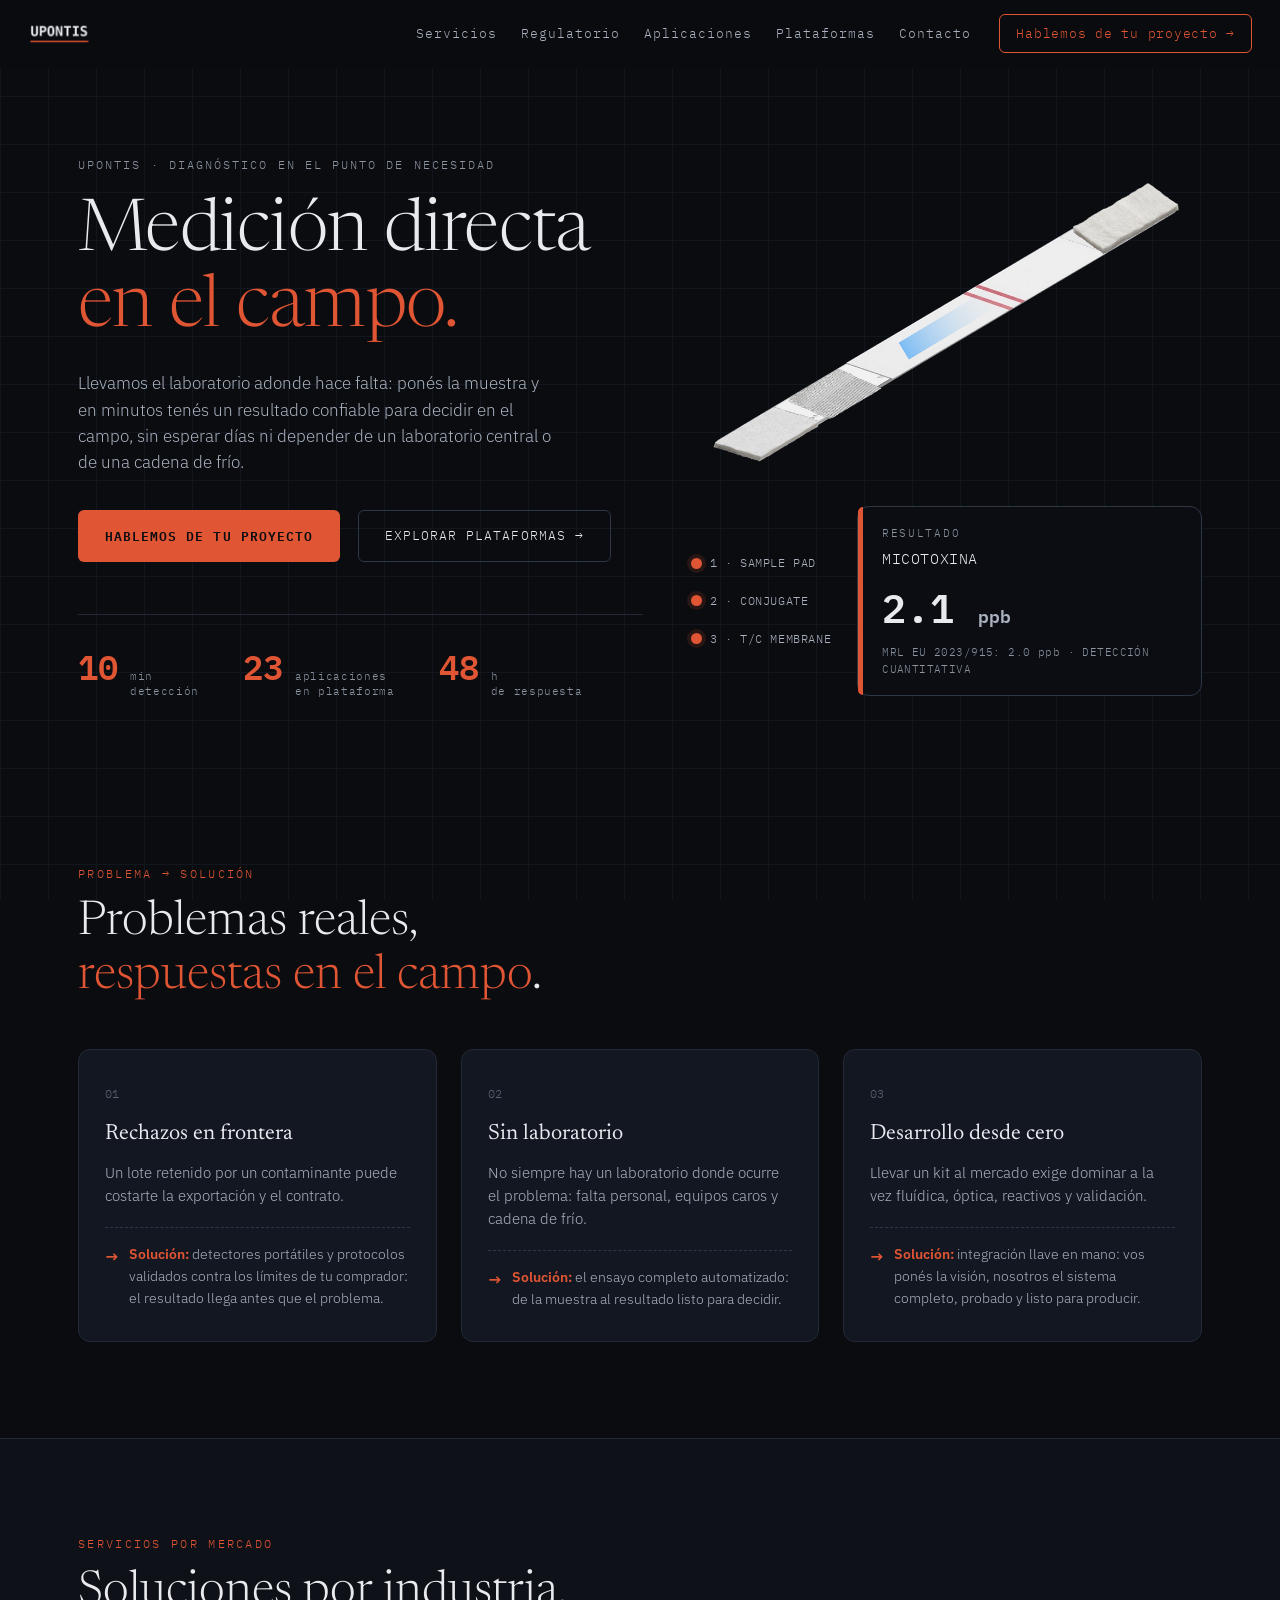
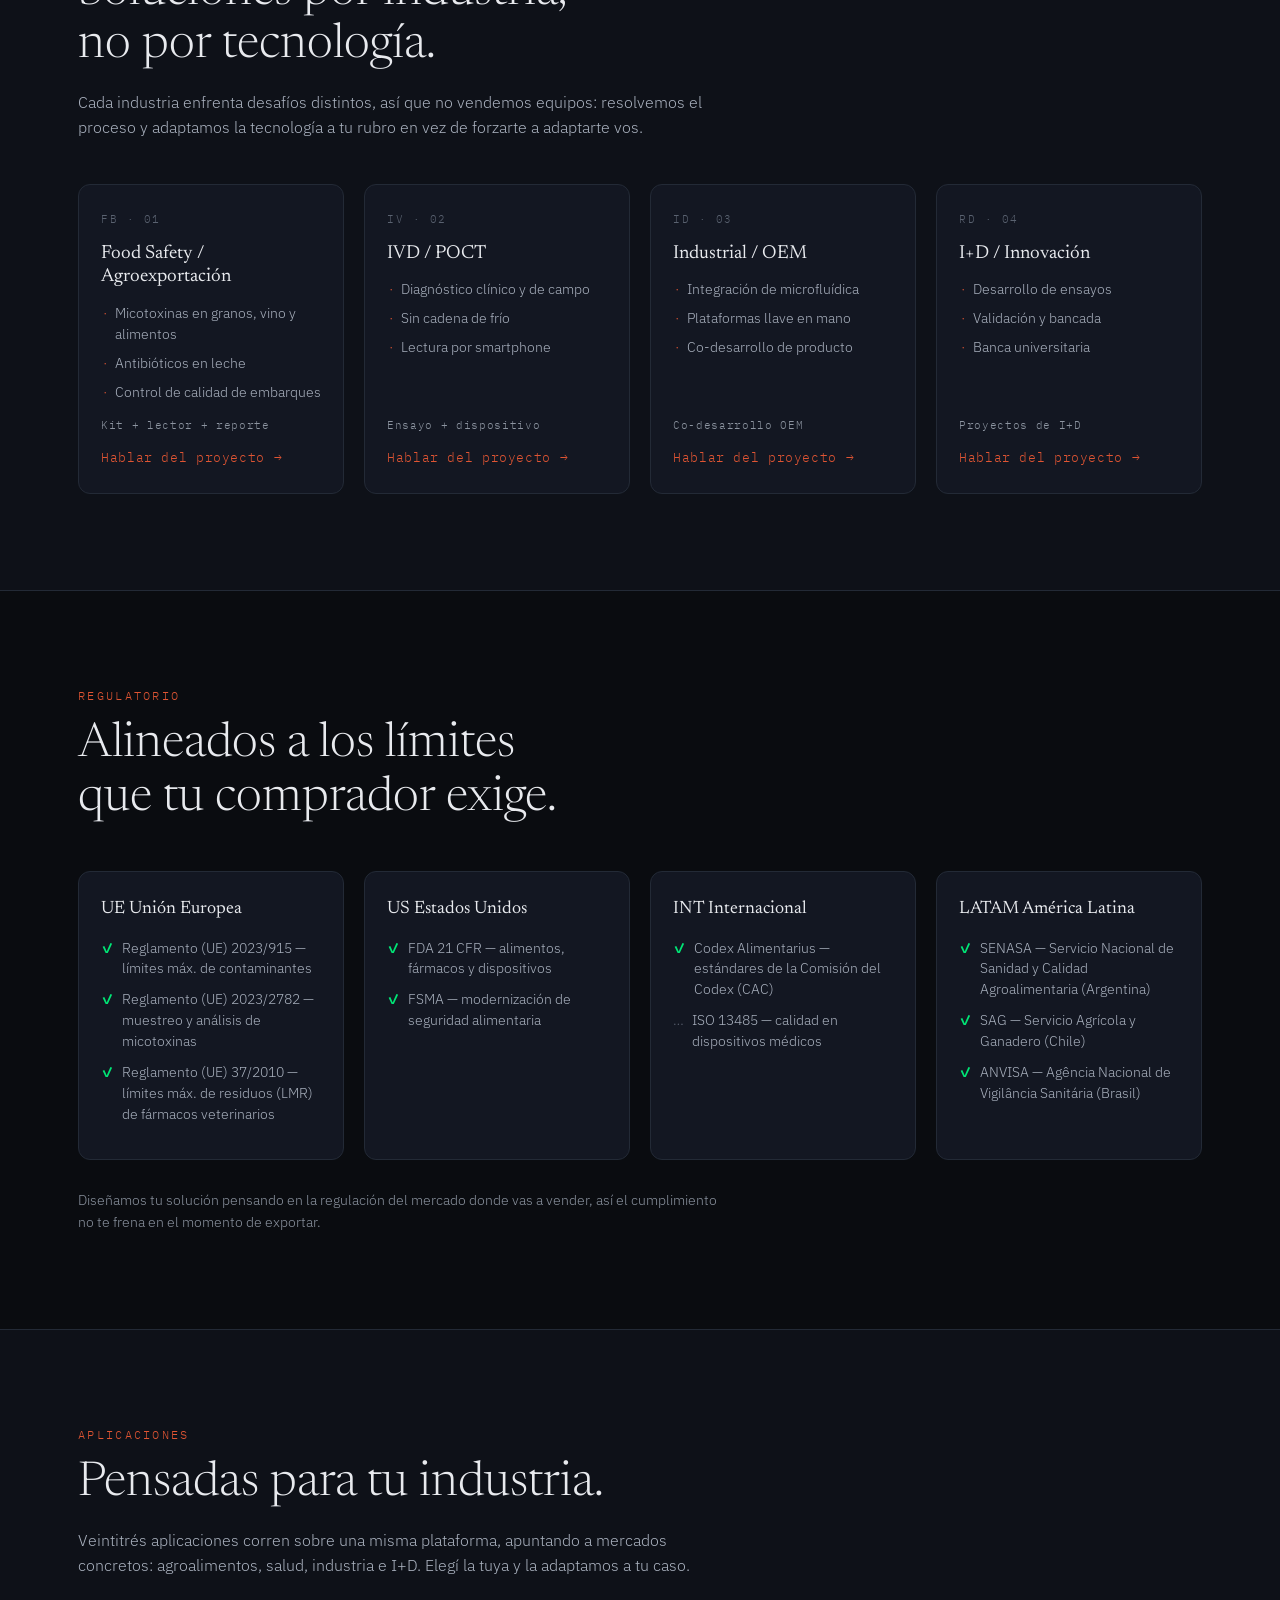
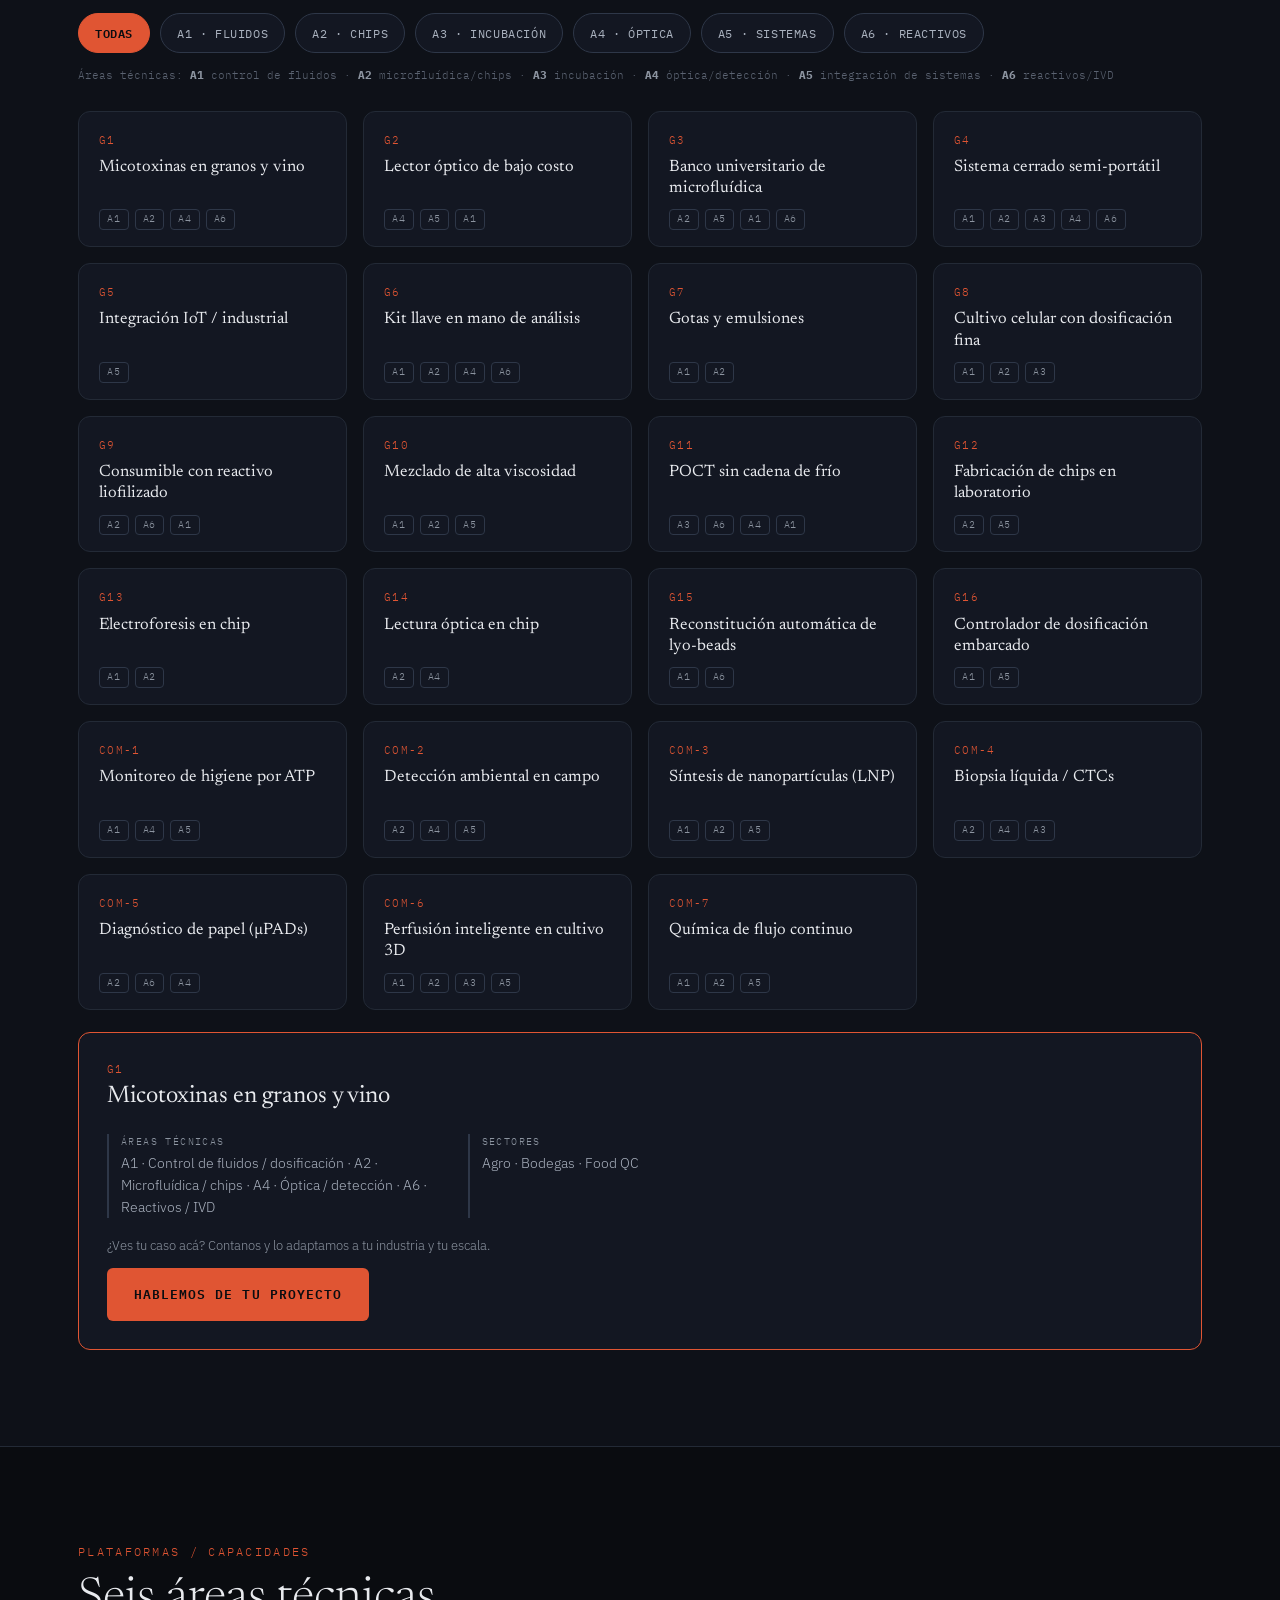
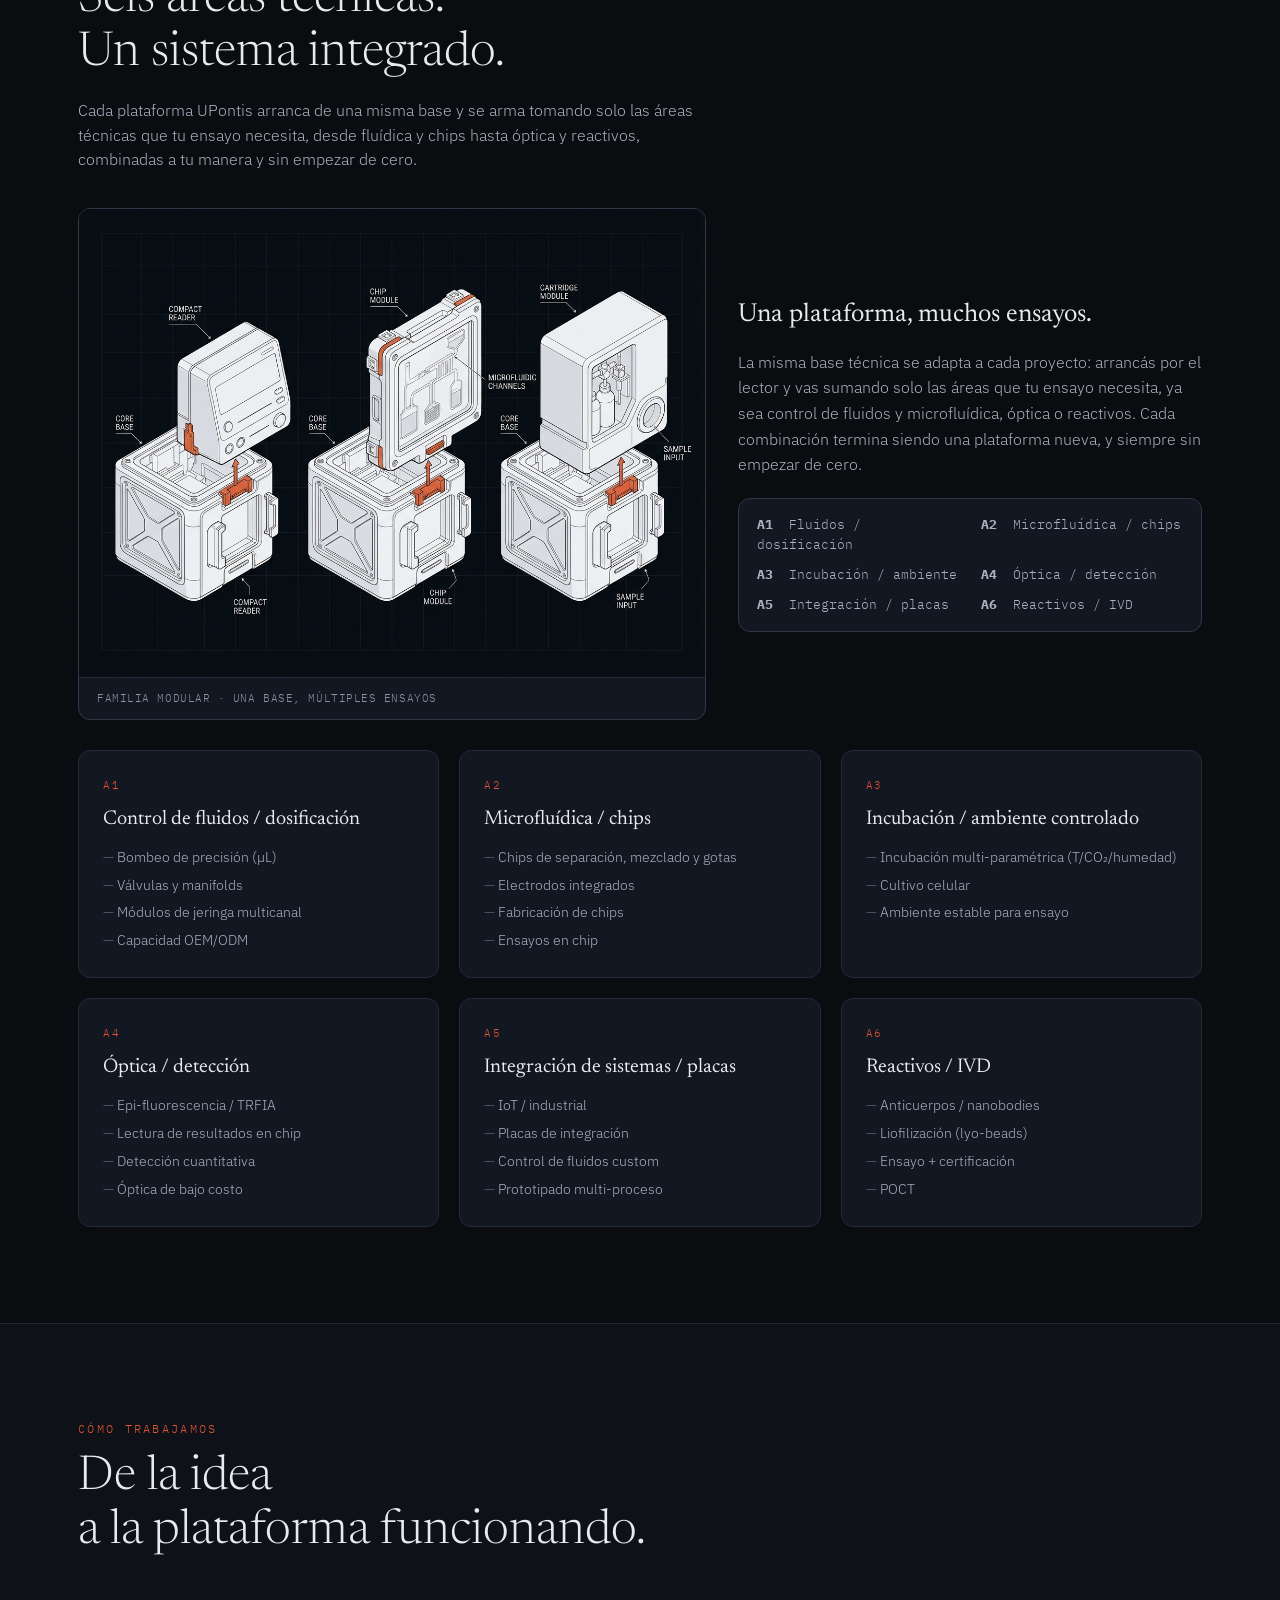
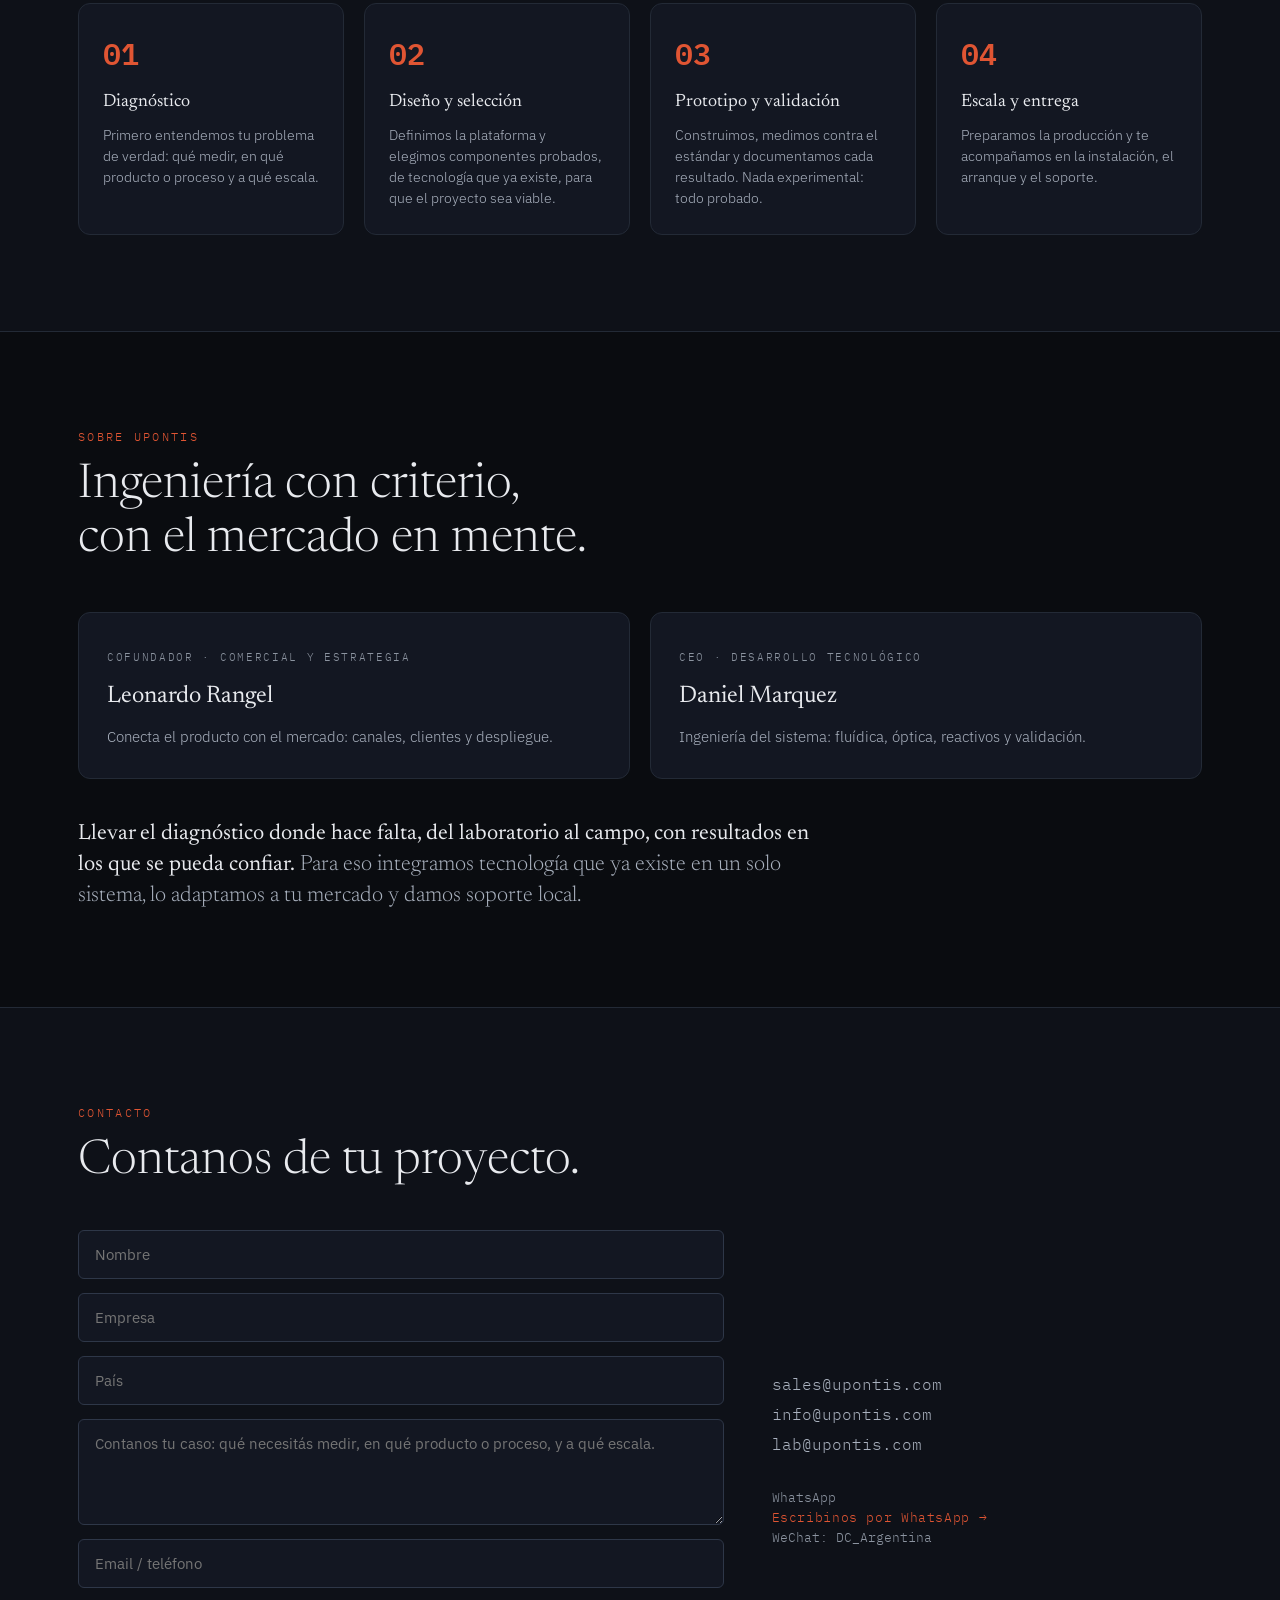
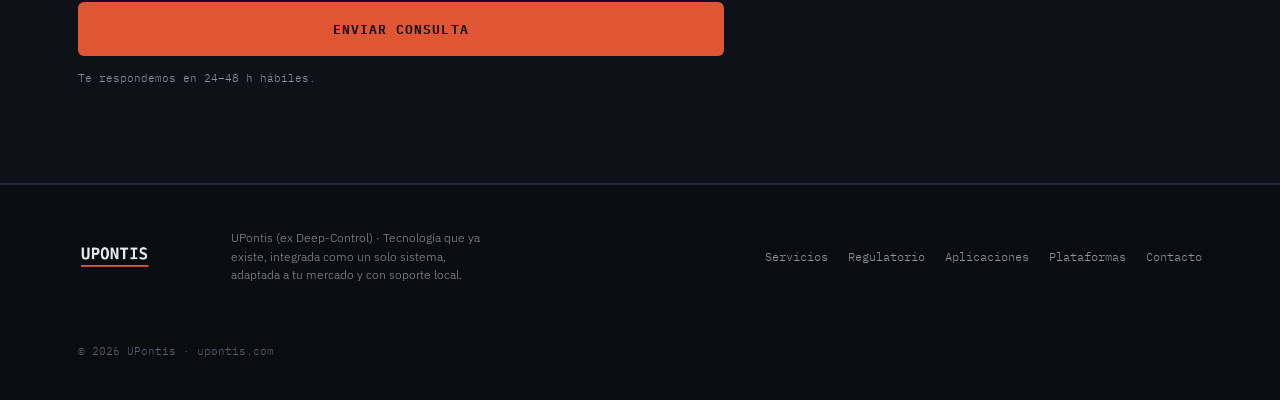
==== deploy/index.html @ 3f245478 "Sitio v2: B render elegido + copy humanizado (skill integracion-fluida) + deploy package" ====
<!DOCTYPE html>
<html lang="es" class="no-js">
<head>
<meta charset="UTF-8">
<meta name="viewport" content="width=device-width, initial-scale=1.0">
<title>UPontis — Diagnóstico y microfluídica en el campo | Micotoxinas, POCT y análisis de alimentos</title>
<meta name="description" content="UPontis diseña plataformas de diagnóstico y microfluídica para agroexportación y alimentos: detección de micotoxinas, antibióticos y POCT en el punto de necesidad, con resultados cuantitativos en 10 minutos.">
<meta name="keywords" content="micotoxinas, análisis de alimentos, microfluídica, POCT, diagnóstico en campo, agroexportación, lateral flow, detección cuantitativa, Argentina">
<meta name="robots" content="index, follow">
<meta name="theme-color" content="#0A0C10">
<link rel="canonical" href="https://upontis.com/">
<!-- Open Graph -->
<meta property="og:type" content="website">
<meta property="og:site_name" content="UPontis">
<meta property="og:locale" content="es_AR">
<meta property="og:url" content="https://upontis.com/">
<meta property="og:title" content="UPontis — Diagnóstico y microfluídica en el campo">
<meta property="og:description" content="Plataformas de diagnóstico y microfluídica para agroexportación y alimentos: micotoxinas, antibióticos y POCT en el punto de necesidad, con resultados cuantitativos en 10 minutos.">
<meta property="og:image" content="https://upontis.com/assets/img/logo.png">
<!-- Twitter -->
<meta name="twitter:card" content="summary_large_image">
<meta name="twitter:title" content="UPontis — Diagnóstico y microfluídica en el campo">
<meta name="twitter:description" content="Plataformas de diagnóstico y microfluídica para agroexportación y alimentos, con resultados cuantitativos en 10 minutos.">
<meta name="twitter:image" content="https://upontis.com/assets/img/logo.png">
<!-- JSON-LD -->
<script type="application/ld+json">
{"@context":"https://schema.org","@type":"Organization","name":"UPontis","alternateName":"Deep-Control","url":"https://upontis.com/","email":"info@upontis.com","description":"Ingeniería de diagnóstico y microfluídica aplicada: de la muestra al resultado confiable, en el campo."}
</script>
<script type="application/ld+json">
{"@context":"https://schema.org","@type":"WebSite","name":"UPontis","url":"https://upontis.com/","inLanguage":"es-AR","publisher":{"@type":"Organization","name":"UPontis","url":"https://upontis.com/"}}
</script>
<link rel="preconnect" href="https://fonts.googleapis.com">
<link rel="preconnect" href="https://fonts.gstatic.com" crossorigin>
<link href="https://fonts.googleapis.com/css2?family=Newsreader:opsz,wght@6..72,300;6..72,400;6..72,600&family=IBM+Plex+Mono:wght@400;500;600&family=IBM+Plex+Sans:wght@300;400;500;600&display=swap" rel="stylesheet">
<link rel="stylesheet" href="assets/css/style.css">
<link rel="icon" type="image/png" href="assets/img/logo.png">
</head>
<body>
<a class="skip-link" href="#contenido">Saltar al contenido</a>

<!-- ═══════════ NAV ═══════════ -->
<header class="nav" id="nav">
  <a class="nav-logo" href="#contenido"><img src="assets/img/logo-claro.png" alt="UPontis"></a>
  <nav class="nav-links" aria-label="Principal">
    <a href="#servicios">Servicios</a>
    <a href="#regulatorio">Regulatorio</a>
    <a href="#aplicaciones">Aplicaciones</a>
    <a href="#plataformas">Plataformas</a>
    <a href="#contacto">Contacto</a>
  </nav>
  <a class="nav-cta" href="#contacto">Hablemos de tu proyecto →</a>
  <button class="nav-burger" aria-label="Menú"><span></span><span></span><span></span></button>
</header>

<main id="contenido">

<!-- ═══════════ 1 · HERO ═══════════ -->
<section class="hero" id="hero">
  <div class="hero-grid">
    <div class="hero-copy">
      <p class="kicker">UPONTIS · DIAGNÓSTICO EN EL PUNTO DE NECESIDAD</p>
      <h1 class="hero-title">Medición directa<br><em>en el campo.</em></h1>
      <p class="hero-sub">Llevamos el laboratorio adonde hace falta: ponés la muestra y en minutos tenés un resultado confiable para decidir en el campo, sin esperar días ni depender de un laboratorio central o de una cadena de frío.</p>
      <div class="hero-cta-row">
        <a class="btn btn-primary" href="#contacto">HABLEMOS DE TU PROYECTO</a>
        <a class="btn btn-ghost" href="#plataformas">EXPLORAR PLATAFORMAS →</a>
      </div>
      <ul class="hero-facts">
        <li><strong class="num">10</strong><span>min<br>detección</span></li>
        <li><strong class="num">23</strong><span>aplicaciones<br>en plataforma</span></li>
        <li><strong class="num">48</strong><span>h<br>de respuesta</span></li>
      </ul>
    </div>
    <div class="hero-visual">
      <img src="assets/img/tira-iso.png" alt="Tira de ensayo lateral flow isométrica: sample pad, conjugate, membrana NC con líneas T/C, wicking" class="hero-strip">
      <div class="hero-under">
        <ul class="hero-legend">
          <li><span class="lg-dot"></span>1 · SAMPLE PAD</li>
          <li><span class="lg-dot"></span>2 · CONJUGATE</li>
          <li><span class="lg-dot"></span>3 · T/C MEMBRANE</li>
        </ul>
        <div class="hero-panel">
          <div class="hp-flag"></div>
          <p class="hp-label">RESULTADO</p>
          <p class="hp-analyte">MICOTOXINA</p>
          <p class="hp-value">2.1 <span>ppb</span></p>
          <p class="hp-mrl">MRL EU 2023/915: 2.0 ppb · DETECCIÓN CUANTITATIVA</p>
        </div>
      </div>
    </div>
  </div>
</section>

<!-- ═══════════ 2 · PROBLEMA / SOLUCIÓN ═══════════ -->
<section class="sec" id="problema">
  <div class="wrap">
    <p class="sec-kicker">PROBLEMA → SOLUCIÓN</p>
    <h2 class="sec-title">Problemas reales,<br><em>respuestas en el campo</em>.</h2>
    <div class="cards3">
      <article class="card">
        <span class="card-n">01</span>
        <h3>Rechazos en frontera</h3>
        <p>Un lote retenido por un contaminante puede costarte la exportación y el contrato.</p>
        <div class="card-sol">
          <span class="arrow">→</span>
          <p><strong>Solución:</strong> detectores portátiles y protocolos validados contra los límites de tu comprador: el resultado llega antes que el problema.</p>
        </div>
      </article>
      <article class="card">
        <span class="card-n">02</span>
        <h3>Sin laboratorio</h3>
        <p>No siempre hay un laboratorio donde ocurre el problema: falta personal, equipos caros y cadena de frío.</p>
        <div class="card-sol">
          <span class="arrow">→</span>
          <p><strong>Solución:</strong> el ensayo completo automatizado: de la muestra al resultado listo para decidir.</p>
        </div>
      </article>
      <article class="card">
        <span class="card-n">03</span>
        <h3>Desarrollo desde cero</h3>
        <p>Llevar un kit al mercado exige dominar a la vez fluídica, óptica, reactivos y validación.</p>
        <div class="card-sol">
          <span class="arrow">→</span>
          <p><strong>Solución:</strong> integración llave en mano: vos ponés la visión, nosotros el sistema completo, probado y listo para producir.</p>
        </div>
      </article>
    </div>
  </div>
</section>

<!-- ═══════════ 3 · SERVICIOS POR MERCADO ═══════════ -->
<section class="sec sec-alt" id="servicios">
  <div class="wrap">
    <p class="sec-kicker">SERVICIOS POR MERCADO</p>
    <h2 class="sec-title">Soluciones por industria,<br>no por tecnología.</h2>
    <p class="sub">Cada industria enfrenta desafíos distintos, así que no vendemos equipos: resolvemos el proceso y adaptamos la tecnología a tu rubro en vez de forzarte a adaptarte vos.</p>
    <div class="cards4">
      <article class="card4">
        <p class="c4-code">FB · 01</p>
        <h3>Food Safety / Agroexportación</h3>
        <ul>
          <li>Micotoxinas en granos, vino y alimentos</li>
          <li>Antibióticos en leche</li>
          <li>Control de calidad de embarques</li>
        </ul>
        <p class="c4-out">Kit + lector + reporte</p>
        <a class="link" href="#contacto">Hablar del proyecto →</a>
      </article>
      <article class="card4">
        <p class="c4-code">IV · 02</p>
        <h3>IVD / POCT</h3>
        <ul>
          <li>Diagnóstico clínico y de campo</li>
          <li>Sin cadena de frío</li>
          <li>Lectura por smartphone</li>
        </ul>
        <p class="c4-out">Ensayo + dispositivo</p>
        <a class="link" href="#contacto">Hablar del proyecto →</a>
      </article>
      <article class="card4">
        <p class="c4-code">ID · 03</p>
        <h3>Industrial / OEM</h3>
        <ul>
          <li>Integración de microfluídica</li>
          <li>Plataformas llave en mano</li>
          <li>Co-desarrollo de producto</li>
        </ul>
        <p class="c4-out">Co-desarrollo OEM</p>
        <a class="link" href="#contacto">Hablar del proyecto →</a>
      </article>
      <article class="card4">
        <p class="c4-code">RD · 04</p>
        <h3>I+D / Innovación</h3>
        <ul>
          <li>Desarrollo de ensayos</li>
          <li>Validación y bancada</li>
          <li>Banca universitaria</li>
        </ul>
        <p class="c4-out">Proyectos de I+D</p>
        <a class="link" href="#contacto">Hablar del proyecto →</a>
      </article>
    </div>
  </div>
</section>

<!-- ═══════════ 4 · REGULATORIO ═══════════ -->
<section class="sec" id="regulatorio">
  <div class="wrap">
    <p class="sec-kicker">REGULATORIO</p>
    <h2 class="sec-title">Alineados a los límites<br>que tu comprador exige.</h2>
    <div class="reg-grid">
      <div class="reg-block">
        <h3><span class="reg-tag">UE</span> Unión Europea</h3>
        <ul>
          <li><span class="ok">✓</span> Reglamento (UE) 2023/915 — límites máx. de contaminantes</li>
          <li><span class="ok">✓</span> Reglamento (UE) 2023/2782 — muestreo y análisis de micotoxinas</li>
          <li><span class="ok">✓</span> Reglamento (UE) 37/2010 — límites máx. de residuos (LMR) de fármacos veterinarios</li>
        </ul>
      </div>
      <div class="reg-block">
        <h3><span class="reg-tag">US</span> Estados Unidos</h3>
        <ul>
          <li><span class="ok">✓</span> FDA 21 CFR — alimentos, fármacos y dispositivos</li>
          <li><span class="ok">✓</span> FSMA — modernización de seguridad alimentaria</li>
        </ul>
      </div>
      <div class="reg-block">
        <h3><span class="reg-tag">INT</span> Internacional</h3>
        <ul>
          <li><span class="ok">✓</span> Codex Alimentarius — estándares de la Comisión del Codex (CAC)</li>
          <li><span class="wip">…</span> ISO 13485 — calidad en dispositivos médicos</li>
        </ul>
      </div>
      <div class="reg-block">
        <h3><span class="reg-tag">LATAM</span> América Latina</h3>
        <ul>
          <li><span class="ok">✓</span> SENASA — Servicio Nacional de Sanidad y Calidad Agroalimentaria (Argentina)</li>
          <li><span class="ok">✓</span> SAG — Servicio Agrícola y Ganadero (Chile)</li>
          <li><span class="ok">✓</span> ANVISA — Agência Nacional de Vigilância Sanitária (Brasil)</li>
        </ul>
      </div>
    </div>
    <p class="reg-note">Diseñamos tu solución pensando en la regulación del mercado donde vas a vender, así el cumplimiento no te frena en el momento de exportar.</p>
  </div>
</section>

<!-- ═══════════ 5 · APLICACIONES ═══════════ -->
<section class="sec sec-alt" id="aplicaciones">
  <div class="wrap">
    <p class="sec-kicker">APLICACIONES</p>
    <h2 class="sec-title">Pensadas para tu industria.</h2>
    <p class="sub">Veintitrés aplicaciones corren sobre una misma plataforma, apuntando a mercados concretos: agroalimentos, salud, industria e I+D. Elegí la tuya y la adaptamos a tu caso.</p>
    <div class="filters" id="filtros" role="group" aria-label="Filtrar por área técnica">
      <button class="f-chip active" data-area="TODAS">TODAS</button>
      <button class="f-chip" data-area="A1">A1 · FLUIDOS</button>
      <button class="f-chip" data-area="A2">A2 · CHIPS</button>
      <button class="f-chip" data-area="A3">A3 · INCUBACIÓN</button>
      <button class="f-chip" data-area="A4">A4 · ÓPTICA</button>
      <button class="f-chip" data-area="A5">A5 · SISTEMAS</button>
      <button class="f-chip" data-area="A6">A6 · REACTIVOS</button>
    </div>
    <div class="f-leg" id="leg-areas">Áreas técnicas: <strong>A1</strong> control de fluidos · <strong>A2</strong> microfluídica/chips · <strong>A3</strong> incubación · <strong>A4</strong> óptica/detección · <strong>A5</strong> integración de sistemas · <strong>A6</strong> reactivos/IVD</div>
    <div class="apps-grid" id="apps">
      <noscript>
        <div class="ns-note">Activá JavaScript para filtrar y ver el detalle de cada aplicación. Listado completo:</div>
        <ul class="ns-list">
          <li><strong>G1</strong> Micotoxinas en granos y vino</li><li><strong>G2</strong> Lector óptico de bajo costo</li><li><strong>G3</strong> Banco universitario de microfluídica</li><li><strong>G4</strong> Sistema cerrado semi-portátil</li><li><strong>G5</strong> Integración IoT / industrial</li><li><strong>G6</strong> Kit llave en mano de análisis</li><li><strong>G7</strong> Gotas y emulsiones</li><li><strong>G8</strong> Cultivo celular con dosificación fina</li><li><strong>G9</strong> Consumible con reactivo liofilizado</li><li><strong>G10</strong> Mezclado de alta viscosidad</li><li><strong>G11</strong> POCT sin cadena de frío</li><li><strong>G12</strong> Fabricación de chips en laboratorio</li><li><strong>G13</strong> Electroforesis en chip</li><li><strong>G14</strong> Lectura óptica en chip</li><li><strong>G15</strong> Reconstitución automática de lyo-beads</li><li><strong>G16</strong> Controlador de dosificación embarcado</li><li><strong>COM-1</strong> Monitoreo de higiene por ATP</li><li><strong>COM-2</strong> Detección ambiental en campo</li><li><strong>COM-3</strong> Síntesis de nanopartículas (LNP)</li><li><strong>COM-4</strong> Biopsia líquida / CTCs</li><li><strong>COM-5</strong> Diagnóstico de papel (µPADs)</li><li><strong>COM-6</strong> Perfusión inteligente en cultivo 3D</li><li><strong>COM-7</strong> Química de flujo continuo</li>
        </ul>
      </noscript>
    </div>
    <div class="app-detail" id="appDetail" hidden></div>
  </div>
</section>

<!-- ═══════════ 6 · PLATAFORMAS / CAPACIDADES ═══════════ -->
<section class="sec" id="plataformas">
  <div class="wrap">
    <p class="sec-kicker">PLATAFORMAS / CAPACIDADES</p>
    <h2 class="sec-title">Seis áreas técnicas.<br>Un sistema integrado.</h2>
    <p class="sub">Cada plataforma UPontis arranca de una misma base y se arma tomando solo las áreas técnicas que tu ensayo necesita, desde fluídica y chips hasta óptica y reactivos, combinadas a tu manera y sin empezar de cero.</p>
    <div class="plat-show reveal">
      <figure class="plat-fig">
        <img src="assets/img/plataforma-familia-modular.jpg" alt="Plataforma UPontis: una misma base modular que se configura según el ensayo (lector, chip microfluídico o cartucho de reactivos)">
        <figcaption>FAMILIA MODULAR · UNA BASE, MÚLTIPLES ENSAYOS</figcaption>
      </figure>
      <div class="plat-info">
        <h3>Una plataforma, muchos ensayos.</h3>
        <p>La misma base técnica se adapta a cada proyecto: arrancás por el lector y vas sumando solo las áreas que tu ensayo necesita, ya sea control de fluidos y microfluídica, óptica o reactivos. Cada combinación termina siendo una plataforma nueva, y siempre sin empezar de cero.</p>
        <ul class="plat-areas">
          <li><strong>A1</strong> Fluidos / dosificación</li>
          <li><strong>A2</strong> Microfluídica / chips</li>
          <li><strong>A3</strong> Incubación / ambiente</li>
          <li><strong>A4</strong> Óptica / detección</li>
          <li><strong>A5</strong> Integración / placas</li>
          <li><strong>A6</strong> Reactivos / IVD</li>
        </ul>
      </div>
    </div>
    <div class="caps" id="caps">
      <noscript>
        <div class="ns-note">Activá JavaScript para ver el detalle completo de cada plataforma.</div>
        <ul class="ns-list">
          <li><strong>A1</strong> Control de fluidos / dosificación</li><li><strong>A2</strong> Microfluídica / chips</li><li><strong>A3</strong> Incubación / ambiente controlado</li><li><strong>A4</strong> Óptica / detección</li><li><strong>A5</strong> Integración de sistemas / placas</li><li><strong>A6</strong> Reactivos / IVD</li>
        </ul>
      </noscript>
    </div>
  </div>
</section>

<!-- ═══════════ 7 · CÓMO TRABAJAMOS ═══════════ -->
<section class="sec sec-alt" id="como">
  <div class="wrap">
    <p class="sec-kicker">CÓMO TRABAJAMOS</p>
    <h2 class="sec-title">De la idea<br>a la plataforma funcionando.</h2>
    <ol class="steps">
      <li><span class="st-n">01</span><div><h3>Diagnóstico</h3><p>Primero entendemos tu problema de verdad: qué medir, en qué producto o proceso y a qué escala.</p></div></li>
      <li><span class="st-n">02</span><div><h3>Diseño y selección</h3><p>Definimos la plataforma y elegimos componentes probados, de tecnología que ya existe, para que el proyecto sea viable.</p></div></li>
      <li><span class="st-n">03</span><div><h3>Prototipo y validación</h3><p>Construimos, medimos contra el estándar y documentamos cada resultado. Nada experimental: todo probado.</p></div></li>
      <li><span class="st-n">04</span><div><h3>Escala y entrega</h3><p>Preparamos la producción y te acompañamos en la instalación, el arranque y el soporte.</p></div></li>
    </ol>
  </div>
</section>

<!-- ═══════════ 8 · SOBRE UPONTIS ═══════════ -->
<section class="sec" id="sobre">
  <div class="wrap">
    <p class="sec-kicker">SOBRE UPONTIS</p>
    <h2 class="sec-title">Ingeniería con criterio,<br>con el mercado en mente.</h2>
    <div class="team">
      <article class="member">
        <span class="m-role">COFUNDADOR · COMERCIAL Y ESTRATEGIA</span>
        <h3>Leonardo Rangel</h3>
        <p>Conecta el producto con el mercado: canales, clientes y despliegue.</p>
      </article>
      <article class="member">
        <span class="m-role">CEO · DESARROLLO TECNOLÓGICO</span>
        <h3>Daniel Marquez</h3>
        <p>Ingeniería del sistema: fluídica, óptica, reactivos y validación.</p>
      </article>
    </div>
    <p class="mission"><strong>Llevar el diagnóstico donde hace falta, del laboratorio al campo, con resultados en los que se pueda confiar.</strong> Para eso integramos tecnología que ya existe en un solo sistema, lo adaptamos a tu mercado y damos soporte local.</p>
  </div>
</section>

<!-- ═══════════ 9 · CONTACTO ═══════════ -->
<section class="sec sec-alt" id="contacto">
  <div class="wrap">
    <p class="sec-kicker">CONTACTO</p>
    <h2 class="sec-title">Contanos de tu proyecto.</h2>
    <div class="contact-grid">
      <form class="form" id="formContacto" action="mailto:contacto@upontis.com" method="post" enctype="text/plain">
        <label class="sr-only" for="f-nombre">Nombre</label>
        <input type="text" id="f-nombre" name="nombre" placeholder="Nombre" required autocomplete="name">
        <label class="sr-only" for="f-empresa">Empresa</label>
        <input type="text" id="f-empresa" name="empresa" placeholder="Empresa" autocomplete="organization">
        <label class="sr-only" for="f-pais">País</label>
        <input type="text" id="f-pais" name="pais" placeholder="País">
        <label class="sr-only" for="f-mensaje">Mensaje</label>
        <textarea id="f-mensaje" name="mensaje" rows="4" placeholder="Contanos tu caso: qué necesitás medir, en qué producto o proceso, y a qué escala." required></textarea>
        <label class="sr-only" for="f-email">Email</label>
        <input type="email" id="f-email" name="email" placeholder="Email / teléfono" required autocomplete="email">
        <button type="submit" class="btn btn-primary">ENVIAR CONSULTA</button>
        <p class="form-note">Te respondemos en 24–48 h hábiles.</p>
      </form>
      <div class="contact-info">
        <p class="ci-mail"><a href="mailto:sales@upontis.com">sales@upontis.com</a><br><a href="mailto:info@upontis.com">info@upontis.com</a><br><a href="mailto:lab@upontis.com">lab@upontis.com</a></p>
        <p class="ci-line">WhatsApp<br><a class="link" href="https://wa.me/5491165608593?text=I%27m%20interested%20in%20your%20UPontis%20Platforms" target="_blank" rel="noopener">Escribinos por WhatsApp →</a><br><span class="ci-wechat">WeChat: DC_Argentina</span></p>
      </div>
    </div>
  </div>
</section>

</main>

<!-- ═══════════ 10 · FOOTER ═══════════ -->
<footer class="footer">
  <div class="wrap">
    <div class="foot-grid">
      <div class="foot-brand">
        <img src="assets/img/logo-claro.png" alt="UPontis">
        <p>UPontis (ex Deep-Control) · Tecnología que ya existe, integrada como un solo sistema, adaptada a tu mercado y con soporte local.</p>
      </div>
      <div class="foot-links">
        <a href="#servicios">Servicios</a>
        <a href="#regulatorio">Regulatorio</a>
        <a href="#aplicaciones">Aplicaciones</a>
        <a href="#plataformas">Plataformas</a>
        <a href="#contacto">Contacto</a>
      </div>
      <p class="foot-copy">© 2026 UPontis · upontis.com</p>
    </div>
  </div>
</footer>

<script src="assets/js/data.js"></script>
<script src="assets/js/app.js"></script>
</body>
</html>
---- deploy/assets/css/style.css ----
/* ═══════════════════════════════════════════════════════════
   UPONTIS v2 — DESIGN SYSTEM (dirección ② deep-tech oscuro + naranja)
   Paleta exacta: #0A0C10 bg · #E8EAEE hueso · #E05533 naranja único acento
   Datos vivos: #0088FF cian · #E63946 carmín T/C · #00E676 verde result
   Tipografía: Newsreader (títulos) · IBM Plex Mono (datos) · IBM Plex Sans (cuerpo)
   ═══════════════════════════════════════════════════════════ */

:root{
  --bg:#0A0C10; --bg2:#0E1118; --bg3:#131722;
  --grid:#1B212C; --line:#232A36; --line2:#2E3748;
  --bone:#E8EAEE; --bone-dim:#AAB2BF;
  --dim:#8C94A0; --dim2:#5A6270;
  --orange:#E05533; --orange-soft:rgba(224,85,51,.14);
  --cyan:#0088FF; --carmine:#E63946; --green:#00E676;
  --mono:'IBM Plex Mono',ui-monospace,'DejaVu Sans Mono',monospace;
  --sans:'IBM Plex Sans',system-ui,-apple-system,sans-serif;
  --serif:'Newsreader',Georgia,'DejaVu Serif',serif;
  --iso-angle:31deg;
  --r:6px; --r-lg:12px;
  --ease:cubic-bezier(.22,.61,.36,1);
}

*{margin:0;padding:0;box-sizing:border-box}
html{scroll-behavior:smooth; color-scheme:dark; scroll-padding-top:88px}
section[id]{scroll-margin-top:88px}
/* accesibilidad: foco visible consistente */
:focus-visible{outline:2px solid var(--orange); outline-offset:3px; border-radius:3px}
/* accesibilidad: saltar al contenido */
.skip-link{
  position:absolute; left:-9999px; top:0; z-index:300;
  background:var(--orange); color:var(--bg); font-family:var(--mono);
  font-size:13px; font-weight:600; padding:12px 18px; border-radius:0 0 var(--r) 0;
}
.skip-link:focus{left:0}
/* accesibilidad: etiquetas visualmente ocultas */
.sr-only{
  position:absolute; width:1px; height:1px; padding:0; margin:-1px;
  overflow:hidden; clip:rect(0 0 0 0); white-space:nowrap; border:0;
}
/* fallback sin JS: si no corre el script, que el contenido sea visible */
html.no-js .reveal{opacity:1; transform:none}
::-webkit-scrollbar{width:10px}
::-webkit-scrollbar-track{background:var(--bg)}
::-webkit-scrollbar-thumb{background:var(--line2); border-radius:5px}
::-webkit-scrollbar-thumb:hover{background:var(--dim)}
body{
  background:var(--bg); color:var(--bone);
  font-family:var(--sans); font-weight:300; line-height:1.55;
  -webkit-font-smoothing:antialiased; overflow-x:hidden;
}
body::before{ /* grilla técnica fina de fondo */
  content:""; position:fixed; inset:0; z-index:-1; pointer-events:none;
  background-image:
    linear-gradient(var(--grid) 1px, transparent 1px),
    linear-gradient(90deg, var(--grid) 1px, transparent 1px);
  background-size:48px 48px;
  opacity:.5;
}
a{color:inherit; text-decoration:none}
ul{list-style:none}
em{font-style:normal; color:var(--orange)}
img{max-width:100%; display:block}

.wrap{max-width:1180px; margin:0 auto; padding:0 28px}

/* ─────────── NAV ─────────── */
.nav{
  position:sticky; top:0; z-index:100;
  display:flex; align-items:center; gap:28px;
  padding:14px 28px;
  background:rgba(10,12,16,.82);
  backdrop-filter:blur(12px); -webkit-backdrop-filter:blur(12px);
  border-bottom:1px solid transparent;
  transition:border-color .3s ease;
}
.nav.scrolled{border-bottom-color:var(--line)}
.nav-logo img{height:34px; width:auto}
.nav-links{display:flex; gap:24px; margin-left:auto}
.nav-links a{
  font-family:var(--mono); font-size:12.5px; letter-spacing:.08em;
  color:var(--bone-dim); transition:color .25s ease;
}
.nav-links a:hover{color:var(--orange)}
.nav-cta{
  font-family:var(--mono); font-size:12.5px; letter-spacing:.06em;
  color:var(--orange); border:1px solid var(--orange); border-radius:var(--r);
  padding:9px 16px; transition:background .25s ease, color .25s ease;
}
.nav-cta:hover{background:var(--orange); color:var(--bg)}
.nav-burger{display:none; background:none; border:none; cursor:pointer}
.nav-burger span{display:block; width:22px; height:2px; background:var(--bone); margin:5px 0}

/* ─────────── HERO ─────────── */
.hero{padding:88px 0 70px; position:relative}
.hero-grid{
  max-width:1180px; margin:0 auto; padding:0 28px;
  display:grid; grid-template-columns:1.05fr .95fr; gap:48px; align-items:center;
}
.kicker{
  font-family:var(--mono); font-size:11.5px; letter-spacing:.18em; color:var(--dim);
  margin-bottom:22px;
}
.hero-title{
  font-family:var(--serif); font-weight:300;
  font-size:clamp(44px,5.6vw,72px); line-height:1.06; letter-spacing:-.01em;
}
.hero-sub{
  margin-top:22px; max-width:480px;
  color:var(--bone-dim); font-size:17px;
}
.hero-cta-row{display:flex; gap:18px; margin-top:34px; flex-wrap:wrap}
.btn{
  font-family:var(--mono); font-size:13px; letter-spacing:.08em;
  padding:15px 26px; border-radius:var(--r);
  transition:all .3s var(--ease); cursor:pointer; border:1px solid transparent;
}
.btn-primary{background:var(--orange); color:var(--bg); font-weight:600}
.btn-primary:hover{background:#F06641; transform:translateY(-2px); box-shadow:0 10px 28px -10px rgba(224,85,51,.55)}
.btn-ghost{color:var(--bone); border-color:var(--line2)}
.btn-ghost:hover{border-color:var(--orange); color:var(--orange)}
.hero-facts{
  display:flex; gap:44px; margin-top:52px; flex-wrap:wrap;
  border-top:1px solid var(--line); padding-top:26px;
}
.hero-facts li{display:flex; align-items:baseline; gap:12px}
.hero-facts .num{
  font-family:var(--mono); font-weight:600; font-size:34px; color:var(--orange);
}
.hero-facts span{font-family:var(--mono); font-size:11px; letter-spacing:.06em; color:var(--dim); line-height:1.4}

.hero-visual{position:relative}
.hero-strip{width:100%; height:auto}
.hero-under{
  display:grid; grid-template-columns:1fr auto; gap:26px; align-items:center;
  margin-top:22px;
}
.hero-legend{
  display:flex; gap:20px; flex-wrap:wrap;
  font-family:var(--mono); font-size:11.5px; letter-spacing:.05em; color:var(--bone-dim);
}
.hero-legend li{display:flex; align-items:center; gap:8px; white-space:nowrap}
.lg-dot{
  width:11px; height:11px; border-radius:50%;
  background:var(--orange); box-shadow:0 0 0 4px var(--orange-soft); flex:none;
}
.hero-panel{
  background:rgba(12,15,20,.92); border:1px solid var(--line2); border-radius:var(--r-lg);
  padding:18px 24px; min-width:270px; position:relative;
}
.hp-flag{position:absolute; left:0; top:0; bottom:0; width:5px; border-radius:var(--r-lg) 0 0 var(--r-lg); background:var(--orange)}
.hp-label{font-family:var(--mono); font-size:10.5px; letter-spacing:.16em; color:var(--dim); margin-bottom:6px}
.hp-analyte{font-family:var(--mono); font-size:15px; color:var(--bone); letter-spacing:.04em}
.hp-value{font-family:var(--mono); font-weight:600; font-size:40px; color:var(--bone); margin:6px 0}
.hp-value span{font-size:18px; color:var(--bone-dim)}
.hp-mrl{font-family:var(--mono); font-size:10.5px; letter-spacing:.04em; color:var(--dim)}

/* ─────────── SECCIONES ─────────── */
.sec{padding:96px 0}
.sec-alt{background:var(--bg2); border-top:1px solid var(--line); border-bottom:1px solid var(--line)}
.sec-kicker{font-family:var(--mono); font-size:11.5px; letter-spacing:.2em; color:var(--orange); margin-bottom:14px}
.sec-title{font-family:var(--serif); font-weight:300; font-size:clamp(32px,3.8vw,48px); line-height:1.12; margin-bottom:16px}
.sub{color:var(--bone-dim); max-width:640px; margin-bottom:36px}

/* ─────────── CARDS 3 (problema→solución) ─────────── */
.cards3{display:grid; grid-template-columns:repeat(3,1fr); gap:24px; margin-top:44px}
.card{
  background:var(--bg3); border:1px solid var(--line); border-radius:var(--r-lg);
  padding:30px 26px; position:relative; transition:border-color .3s ease, transform .3s var(--ease);
}
.card:hover{border-color:var(--orange); transform:translateY(-4px)}
.card-n{font-family:var(--mono); font-size:12px; color:var(--dim2)}
.card h3{font-family:var(--serif); font-weight:400; font-size:22px; margin:12px 0 10px}
.card p{color:var(--bone-dim); font-size:15px}
.card-sol{margin-top:20px; padding-top:16px; border-top:1px dashed var(--line2); display:flex; gap:10px}
.card-sol .arrow{color:var(--orange); font-weight:600}
.card-sol p{color:var(--bone-dim); font-size:14px}
.card-sol strong{color:var(--orange); font-weight:600}

/* ─────────── CARDS 4 (servicios por mercado) ─────────── */
.cards4{display:grid; grid-template-columns:repeat(4,1fr); gap:20px; margin-top:44px}
.card4{
  background:var(--bg3); border:1px solid var(--line); border-radius:var(--r-lg);
  padding:26px 22px; display:flex; flex-direction:column; gap:14px;
  transition:border-color .3s ease, transform .3s var(--ease);
}
.card4:hover{border-color:var(--orange); transform:translateY(-4px)}
.c4-code{font-family:var(--mono); font-size:11px; letter-spacing:.14em; color:var(--dim2)}
.card4 h3{font-family:var(--serif); font-weight:400; font-size:19px; line-height:1.25}
.card4 ul{display:flex; flex-direction:column; gap:8px; flex:1}
.card4 li{color:var(--bone-dim); font-size:13.5px; padding-left:14px; position:relative}
.card4 li::before{content:"·"; position:absolute; left:2px; color:var(--orange)}
.c4-out{font-family:var(--mono); font-size:11px; letter-spacing:.06em; color:var(--dim)}
.link{font-family:var(--mono); font-size:12.5px; color:var(--orange); letter-spacing:.05em; transition:opacity .25s}
.link:hover{opacity:.75}

/* ─────────── REGULATORIO ─────────── */
.reg-grid{display:grid; grid-template-columns:repeat(4,1fr); gap:20px; margin-top:44px}
.reg-block{
  background:var(--bg3); border:1px solid var(--line); border-radius:var(--r-lg); padding:24px 22px;
}
.reg-block h3{font-family:var(--serif); font-weight:400; font-size:18px; margin-bottom:14px}
.reg-block li{font-size:13.5px; color:var(--bone-dim); margin-bottom:10px; display:flex; gap:8px; align-items:flex-start}
.reg-block .ok{color:var(--green); font-weight:600}
.reg-block .wip{color:var(--dim2)}
.reg-note{margin-top:30px; color:var(--dim); font-size:14px; max-width:640px}

/* ─────────── APLICACIONES (filtros + grid) ─────────── */
.filters{display:flex; gap:10px; flex-wrap:wrap; margin-top:32px}
.f-chip{
  font-family:var(--mono); font-size:12px; letter-spacing:.05em;
  color:var(--bone-dim); background:var(--bg3);
  border:1px solid var(--line2); border-radius:100px; padding:9px 16px;
  cursor:pointer; transition:all .25s ease;
}
.f-chip:hover{border-color:var(--orange); color:var(--orange)}
.f-chip.active{background:var(--orange); border-color:var(--orange); color:var(--bg); font-weight:600}
.f-leg{margin-top:14px; font-family:var(--mono); font-size:11px; color:var(--dim2)}
.f-leg strong{color:var(--dim)}
.apps-grid{display:grid; grid-template-columns:repeat(auto-fill,minmax(250px,1fr)); gap:16px; margin-top:26px}
.app-card{
  background:var(--bg3); border:1px solid var(--line); border-radius:var(--r-lg);
  padding:20px 20px 16px; cursor:pointer; position:relative;
  display:flex; flex-direction:column;
  transition:border-color .25s ease, transform .25s var(--ease);
}
.app-card:hover{border-color:var(--orange); transform:translateY(-3px)}
.app-code{font-family:var(--mono); font-size:11px; letter-spacing:.12em; color:var(--orange)}
.app-name{font-family:var(--serif); font-weight:400; font-size:16.5px; margin:8px 0 10px; line-height:1.3; min-height:2.6em}
.app-meta{display:flex; gap:6px; flex-wrap:wrap; margin-top:auto}
.area-tag{
  font-family:var(--mono); font-size:9.5px; letter-spacing:.08em;
  border:1px solid var(--line2); color:var(--dim);
  border-radius:4px; padding:2px 7px;
}
.fact-tag{font-family:var(--mono); font-size:9.5px; letter-spacing:.08em; border-radius:4px; padding:2px 7px}
.fact-ALTA{background:rgba(0,230,118,.12); color:var(--green); border:1px solid rgba(0,230,118,.35)}
.fact-MEDIA{background:rgba(242,177,52,.12); color:#F2B134; border:1px solid rgba(242,177,52,.35)}
.app-detail{
  margin-top:22px; background:var(--bg3); border:1px solid var(--orange);
  border-radius:var(--r-lg); padding:28px;
  animation:rise .35s var(--ease);
}
@keyframes rise{from{opacity:0; transform:translateY(10px)}to{opacity:1; transform:none}}
.app-detail h3{font-family:var(--serif); font-weight:400; font-size:24px}
.app-detail .dd-grid{display:grid; grid-template-columns:repeat(3,1fr); gap:16px; margin-top:18px}
.app-detail .dd-item{border-left:2px solid var(--line2); padding-left:12px}
.app-detail .dd-item p:first-child{font-family:var(--mono); font-size:10px; letter-spacing:.14em; color:var(--dim); margin-bottom:4px}
.app-detail .dd-item p:last-child{font-size:14px; color:var(--bone-dim)}

/* ─────────── PLATAFORMAS / CAPACIDADES ─────────── */
.plat-show{
  display:grid; grid-template-columns:1.15fr .85fr; gap:32px; align-items:center;
  margin:36px 0 12px;
}
.plat-fig{
  margin:0; padding:0;
  background:var(--bg3); border:1px solid var(--line2); border-radius:var(--r-lg);
  overflow:hidden;
}
.plat-fig img{width:100%; height:auto; display:block}
.plat-fig figcaption{
  padding:12px 18px; border-top:1px solid var(--line);
  font-family:var(--mono); font-size:11px; letter-spacing:.05em; color:var(--dim);
}
.plat-info h3{font-family:var(--serif); font-weight:400; font-size:26px; margin-bottom:14px}
.plat-info p{color:var(--bone-dim); font-size:16px; line-height:1.6}
.plat-areas{list-style:none; margin:20px 0 0; padding:16px 18px; display:grid; grid-template-columns:1fr 1fr; gap:10px 22px; background:var(--bg3); border:1px solid var(--line2); border-radius:var(--r-lg)}
.plat-areas li{font-family:var(--mono); font-size:13px; color:var(--bone-dim)}
.plat-areas li strong{color:var(--accent);margin-right:8px}
.caps{display:grid; grid-template-columns:repeat(3,1fr); gap:20px; margin-top:30px}
.cap{
  background:var(--bg3); border:1px solid var(--line); border-radius:var(--r-lg);
  padding:26px 24px; transition:border-color .3s ease;
}
.cap:hover{border-color:var(--orange)}
.cap-code{font-family:var(--mono); font-size:11px; letter-spacing:.14em; color:var(--orange)}
.cap h3{font-family:var(--serif); font-weight:400; font-size:20px; margin:10px 0 12px}
.cap ul{display:flex; flex-direction:column; gap:7px}
.cap li{font-size:13.5px; color:var(--bone-dim); padding-left:14px; position:relative}
.cap li::before{content:"—"; position:absolute; left:0; color:var(--dim2)}

/* ─────────── CÓMO TRABAJAMOS ─────────── */
.steps{display:grid; grid-template-columns:repeat(4,1fr); gap:20px; margin-top:44px; list-style:none; padding:0; counter-reset:step}
.steps li{background:var(--bg3); border:1px solid var(--line); border-radius:var(--r-lg); padding:26px 24px; position:relative}
.st-n{font-family:var(--mono); font-size:30px; font-weight:600; color:var(--orange)}
.steps h3{font-family:var(--serif); font-weight:400; font-size:18px; margin:12px 0 8px}
.steps p{font-size:13.5px; color:var(--bone-dim)}

/* ─────────── SOBRE / EQUIPO ─────────── */
.team{display:grid; grid-template-columns:repeat(2,1fr); gap:20px; margin-top:44px}
.member{background:var(--bg3); border:1px solid var(--line); border-radius:var(--r-lg); padding:30px 28px}
.m-role{font-family:var(--mono); font-size:10.5px; letter-spacing:.16em; color:var(--dim)}
.member h3{font-family:var(--serif); font-weight:400; font-size:24px; margin:10px 0}
.member p{color:var(--bone-dim); font-size:15px}
.mission{margin-top:40px; max-width:760px; font-family:var(--serif); font-size:22px; line-height:1.4; color:var(--bone-dim)}
.mission strong{color:var(--bone); font-weight:400}

/* ─────────── CONTACTO ─────────── */
.contact-grid{display:grid; grid-template-columns:1.2fr .8fr; gap:48px; margin-top:40px}
.form{display:flex; flex-direction:column; gap:14px}
.form input,.form textarea{
  background:var(--bg3); border:1px solid var(--line2); border-radius:var(--r);
  color:var(--bone); font-family:var(--sans); font-size:15px;
  padding:14px 16px; outline:none; transition:border-color .25s ease;
}
.form input:focus,.form textarea:focus{border-color:var(--orange)}
.form textarea{resize:vertical}
.form-note{font-family:var(--mono); font-size:11px; color:var(--dim)}
.contact-info{display:flex; flex-direction:column; gap:28px; justify-content:center}
.ci-mail{font-family:var(--mono); font-size:16px; line-height:1.9; color:var(--bone-dim)}
.ci-mail a{color:var(--bone-dim); transition:color .25s}
.ci-mail a:hover{color:var(--orange)}
.ci-line{font-family:var(--mono); font-size:13px; color:var(--dim)}
/* fallback sin JS: listas estáticas de apps y plataformas */
html.no-js .filters, html.no-js .f-leg{display:none}
.ns-note{font-family:var(--mono); font-size:12px; color:var(--dim); margin-bottom:12px}
.ns-list{display:grid; grid-template-columns:repeat(auto-fill,minmax(250px,1fr)); gap:8px 16px}
.ns-list li{font-size:13.5px; color:var(--bone-dim); padding-left:14px; position:relative}
.ns-list li::before{content:"—"; position:absolute; left:0; color:var(--dim2)}
.ns-list strong{color:var(--orange); font-family:var(--mono); font-weight:600}

/* ─────────── FOOTER ─────────── */
.footer{border-top:1px solid var(--line); padding:44px 0 40px}
.foot-grid{display:flex; align-items:center; gap:32px; flex-wrap:wrap}
.foot-brand{display:flex; align-items:center; gap:16px; max-width:420px}
.foot-brand img{height:40px}
.foot-brand p{font-size:12px; color:var(--dim)}
.foot-links{display:flex; gap:20px; margin-left:auto; font-family:var(--mono); font-size:12px}
.foot-links a{color:var(--dim); transition:color .25s}
.foot-links a:hover{color:var(--orange)}
.foot-copy{font-family:var(--mono); font-size:11px; color:var(--dim2); width:100%; margin-top:26px}

/* ─────────── REVEAL (scroll) ─────────── */
.reveal{opacity:0; transform:translateY(24px); transition:opacity .65s var(--ease), transform .65s var(--ease)}
.reveal.in{opacity:1; transform:none}

/* ─────────── RESPONSIVE ─────────── */
@media (max-width:1024px){
  .cards4,.reg-grid{grid-template-columns:repeat(2,1fr)}
  .caps,.steps{grid-template-columns:repeat(2,1fr)}
  .hero-grid{grid-template-columns:1fr; gap:40px}
  .hero-visual{max-width:640px; margin:0 auto}
  .contact-grid{grid-template-columns:1fr; gap:36px}
  .plat-show{grid-template-columns:1fr; gap:20px}
}
@media (max-width:720px){
  .nav-links,.nav-cta{display:none}
  .nav-burger{display:block; margin-left:auto}
  .cards3,.cards4,.reg-grid,.caps,.steps,.team{grid-template-columns:1fr}
  .hero{padding:56px 20px 50px}
  .hero-facts{gap:26px; display:grid; grid-template-columns:repeat(3,1fr)}
  .hero-facts li{flex-direction:column; align-items:flex-start; gap:4px}
  .hero-under{grid-template-columns:1fr}
  .hero-panel{position:static; margin-top:4px}
  .sec{padding:70px 0}
  .foot-grid{gap:20px}
  .foot-brand{flex-direction:column; align-items:flex-start; gap:6px}
  .foot-links{margin-left:0; flex-wrap:wrap}
  .app-detail .dd-grid{grid-template-columns:1fr}
}
@media (prefers-reduced-motion:reduce){
  *{animation:none!important; transition:none!important; scroll-behavior:auto}
  .reveal{opacity:1; transform:none}
}
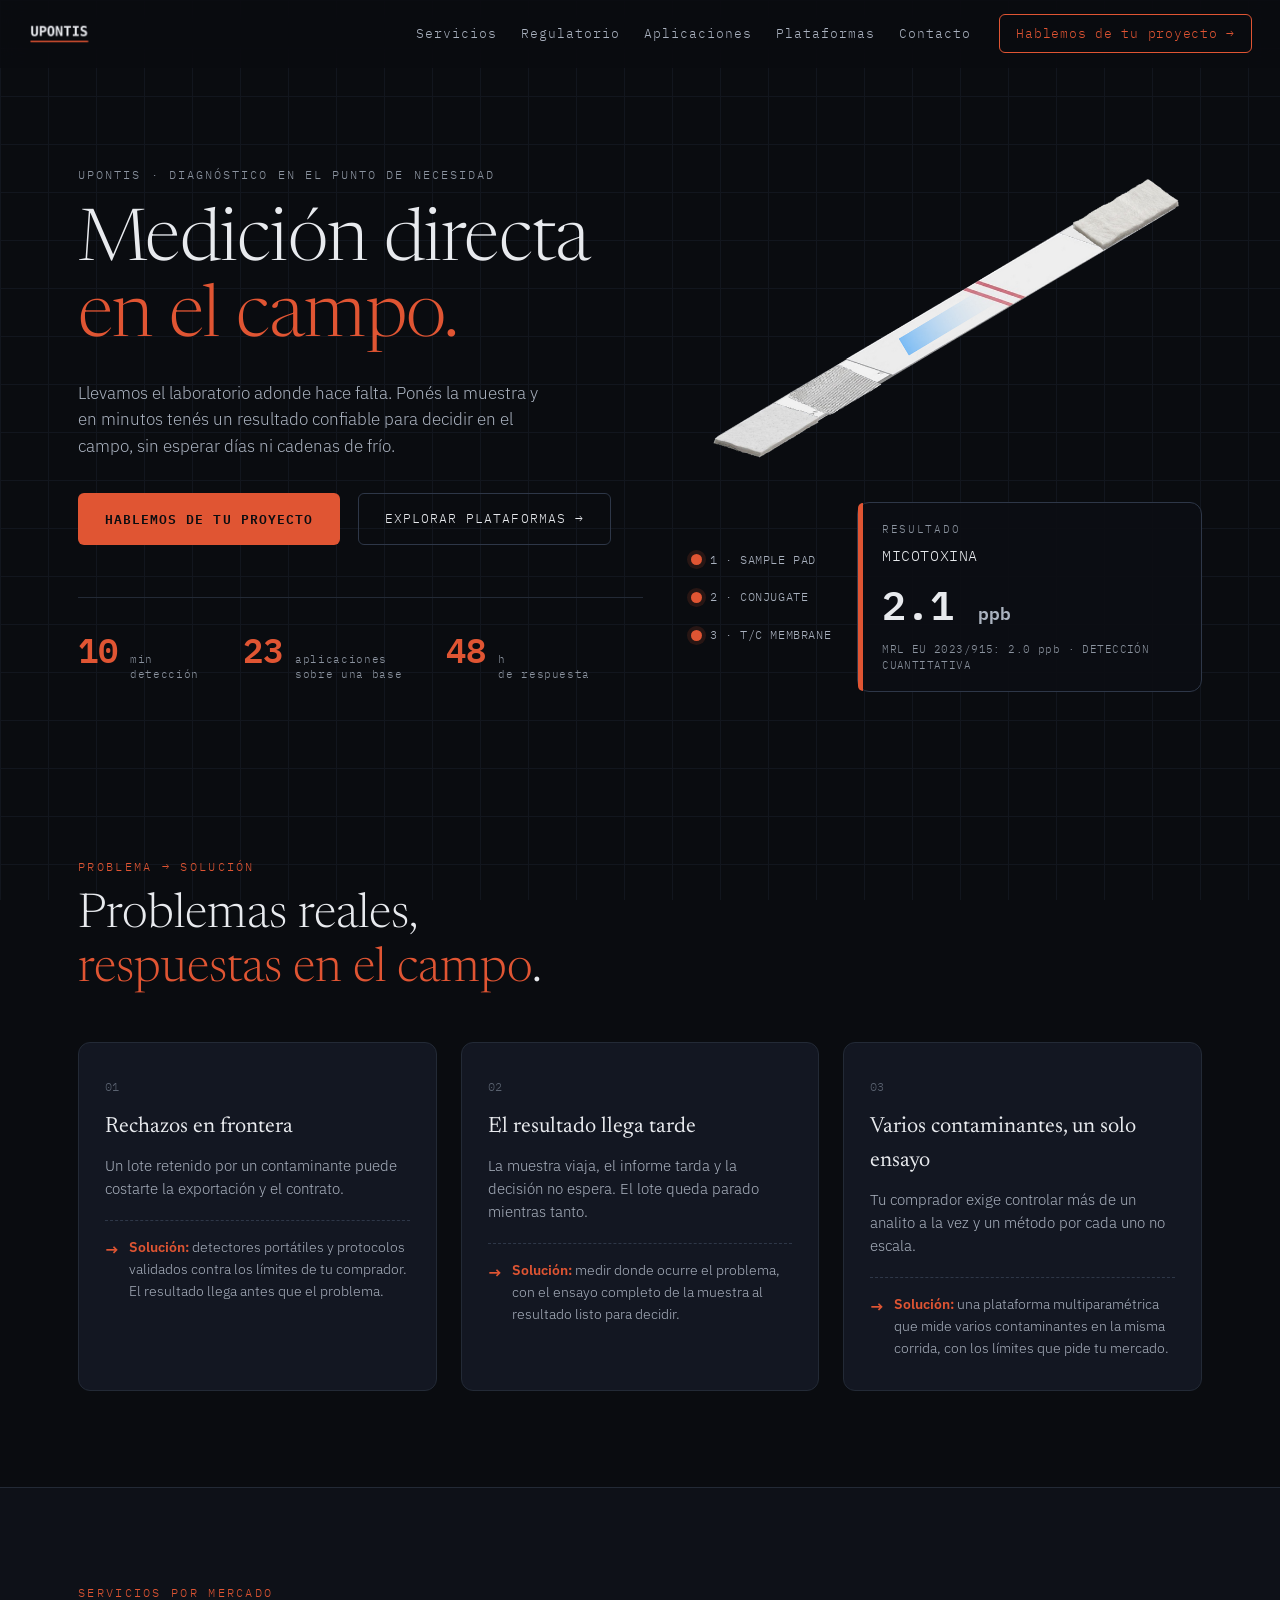
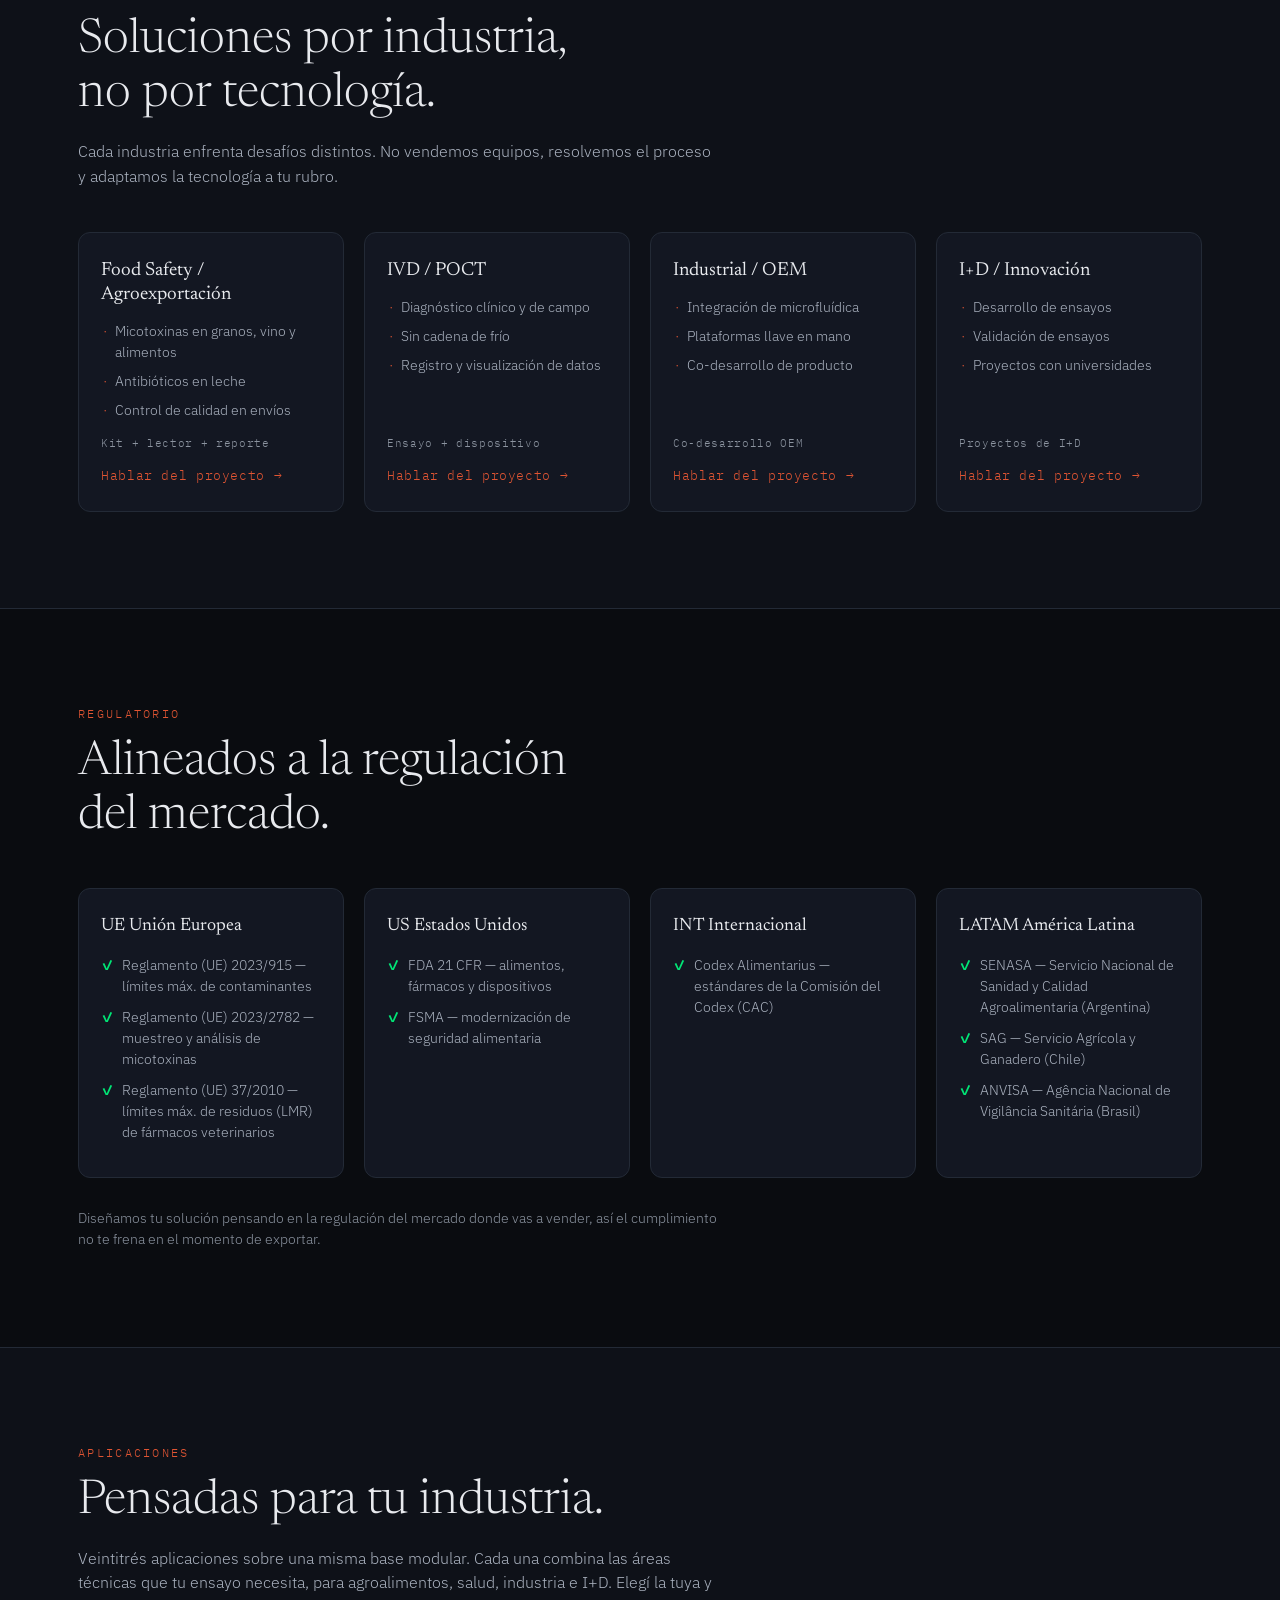
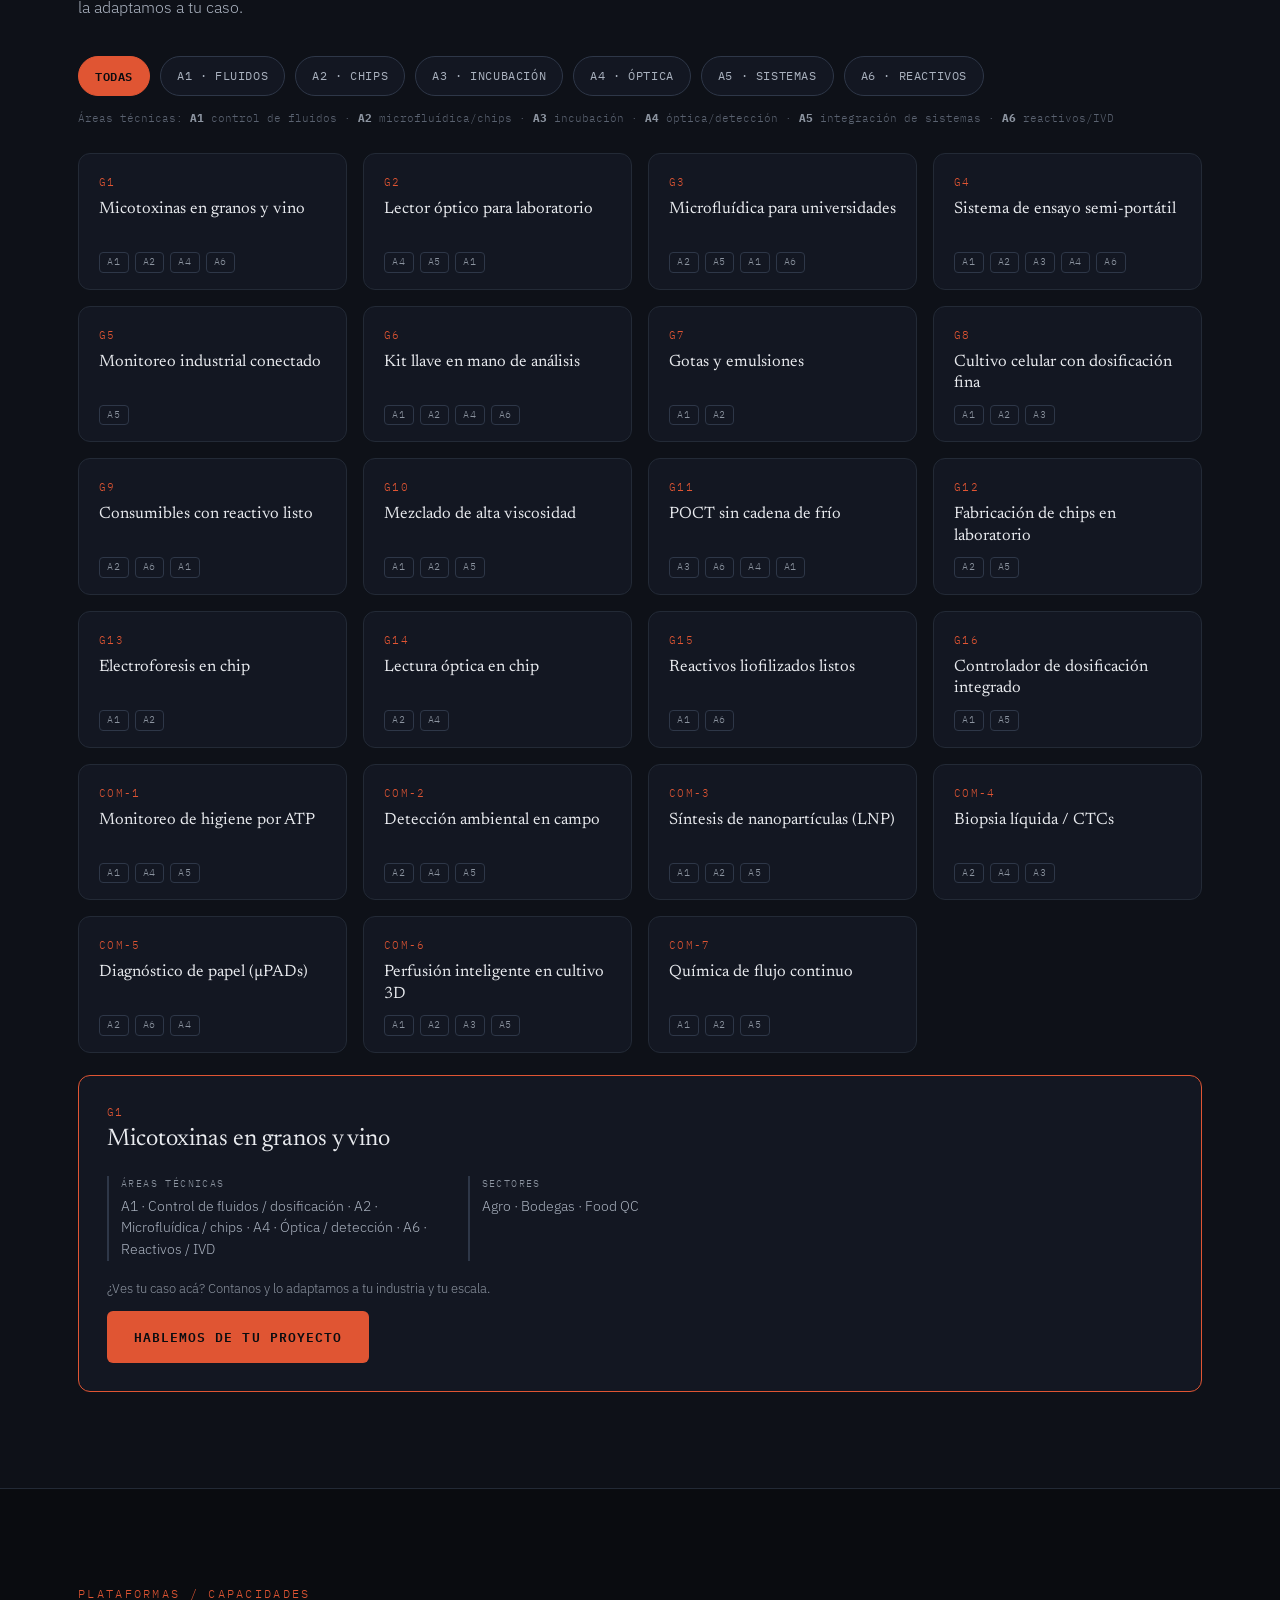
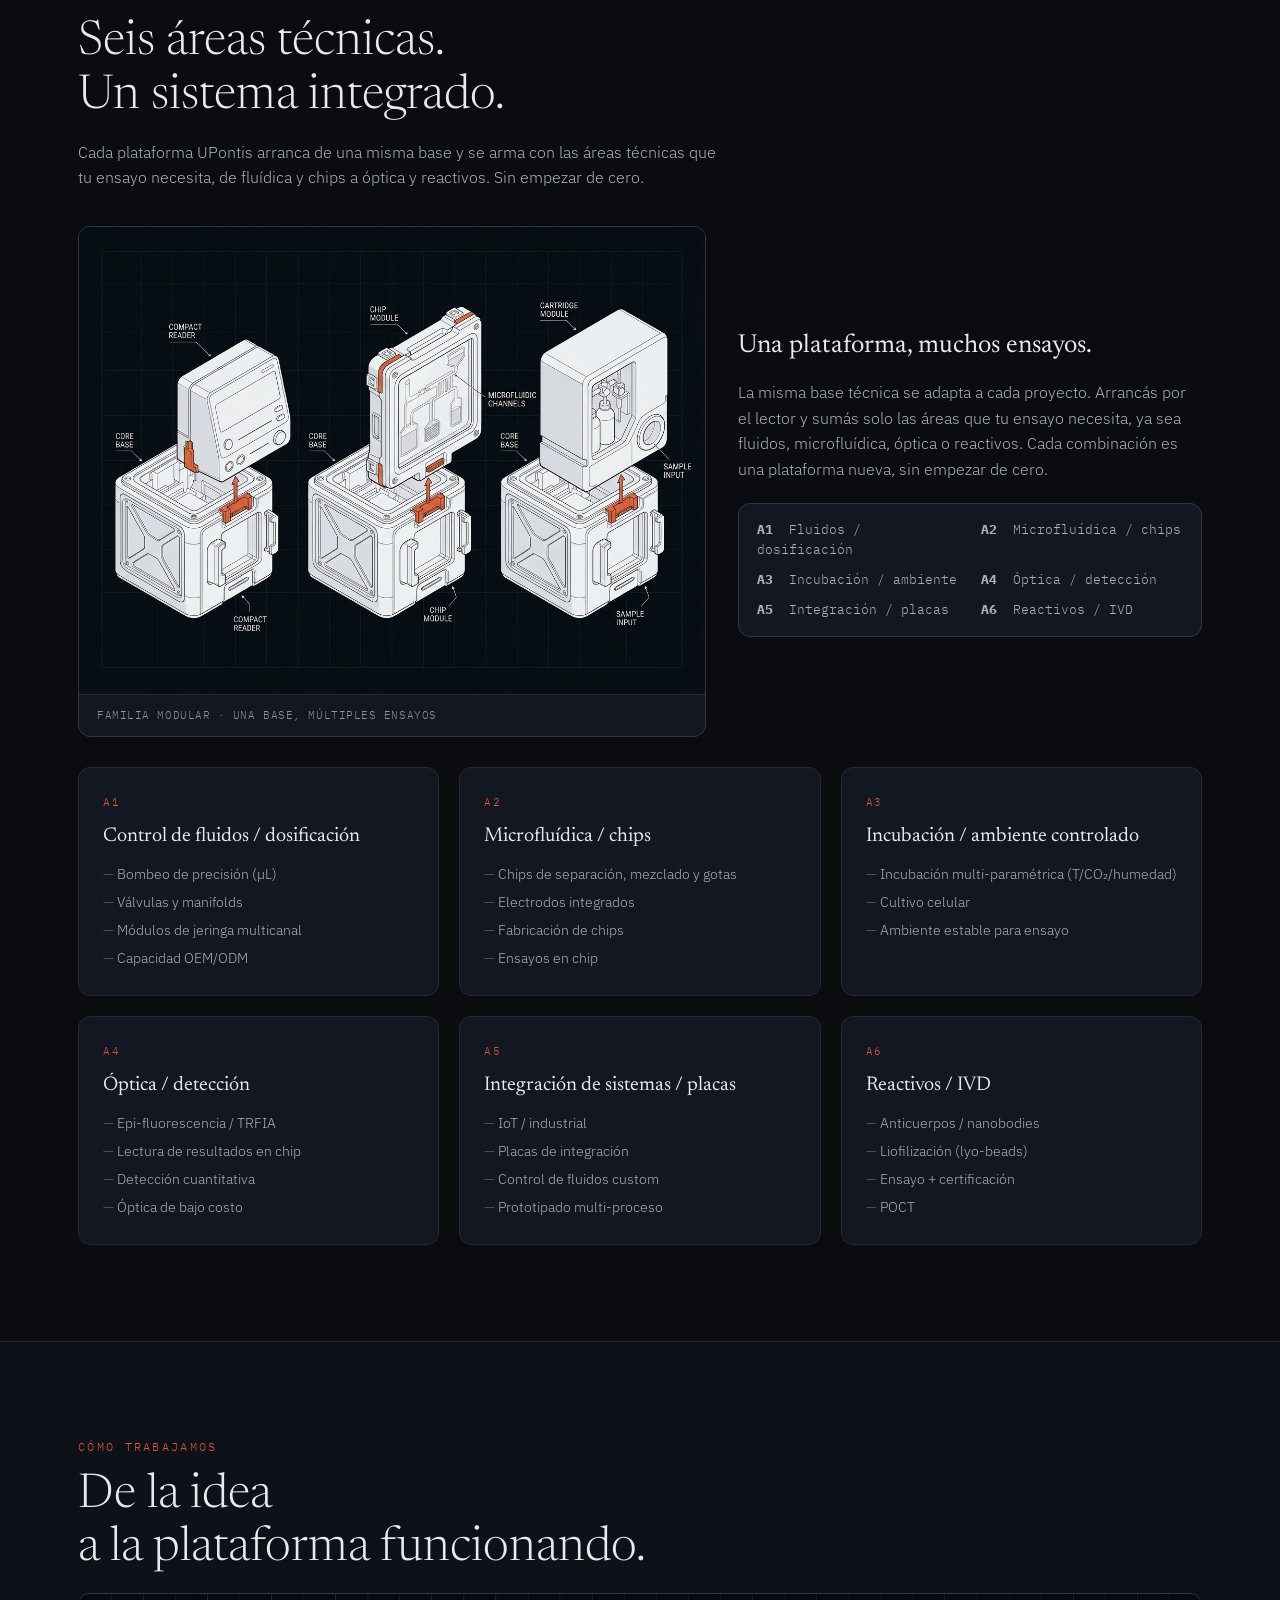
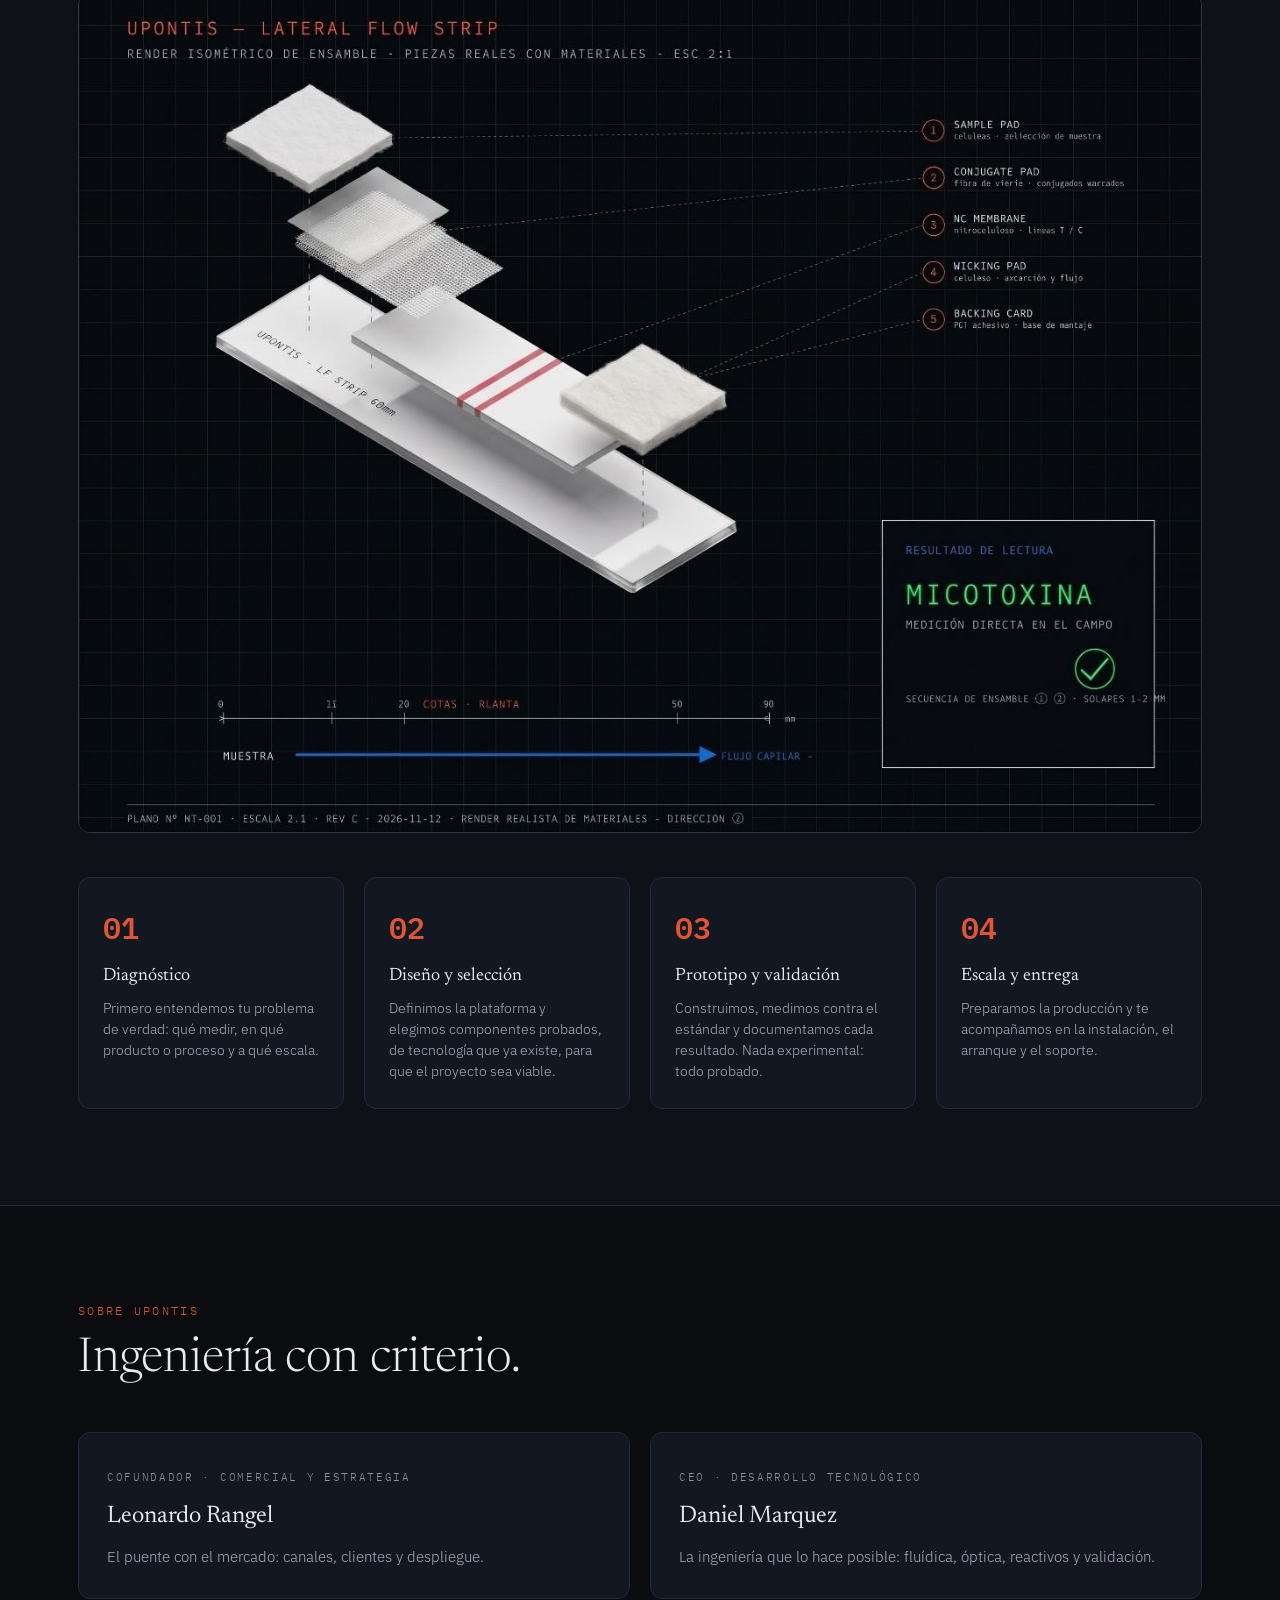
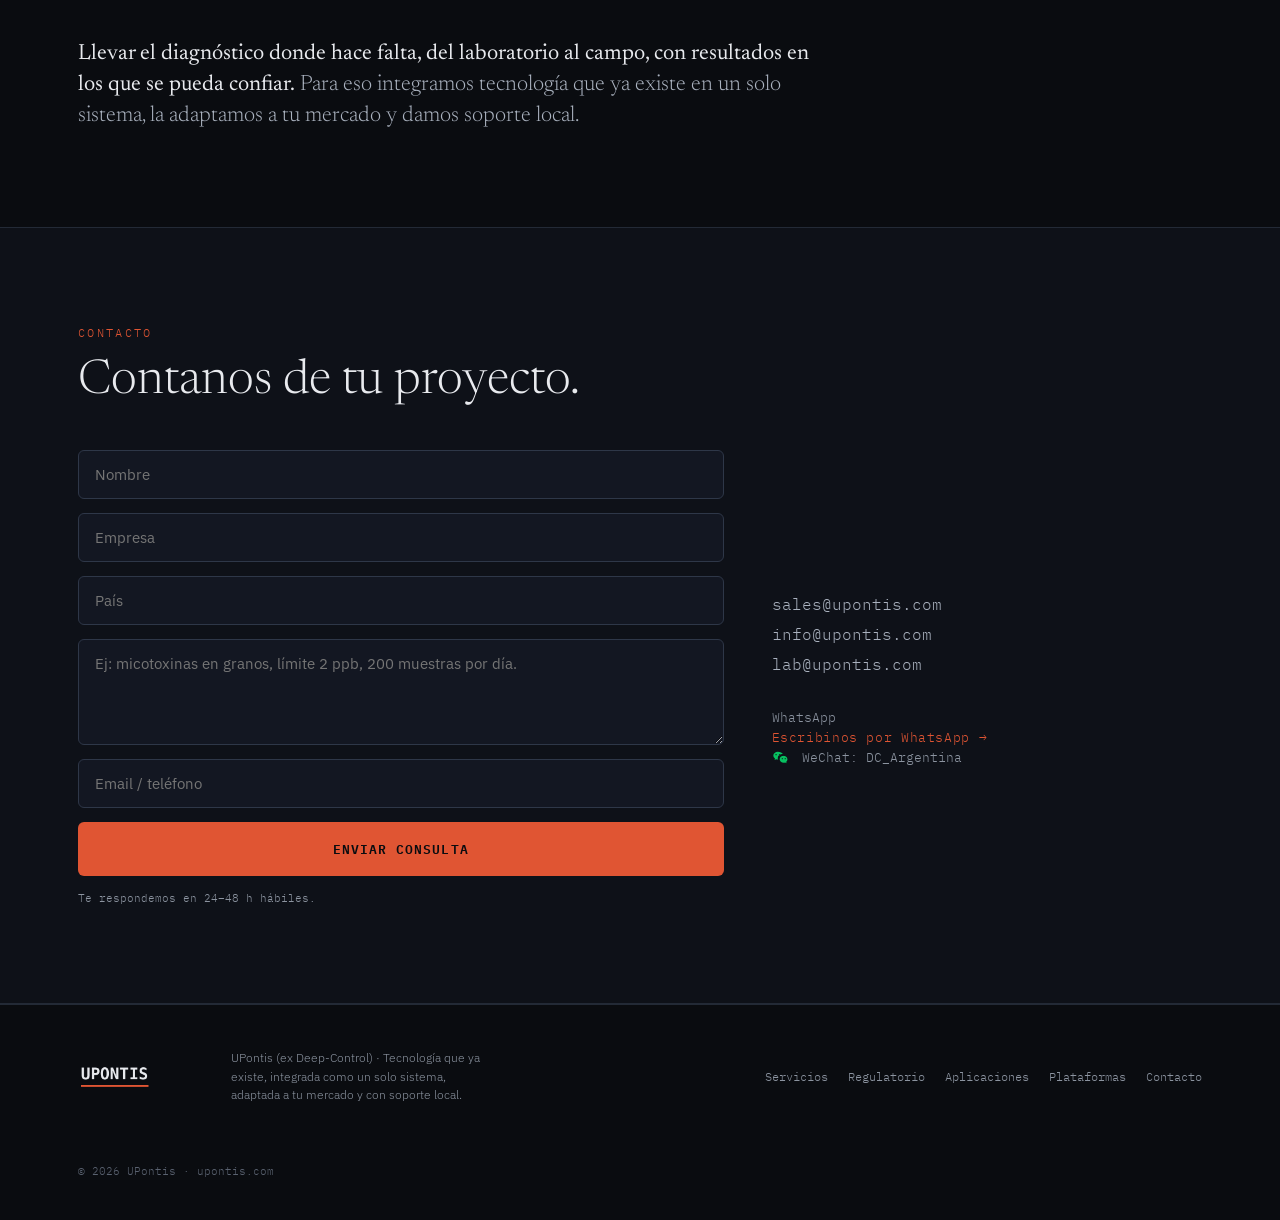
==== commit 52b61868: "Sitio v2 R2: fixes feedback Dominus 17-11 (render B, copy humano, sin c4-code, sin ISO 13485, apps r" ====
--- a/deploy/index.html
+++ b/deploy/index.html
@@ -60,14 +60,14 @@
     <div class="hero-copy">
       <p class="kicker">UPONTIS · DIAGNÓSTICO EN EL PUNTO DE NECESIDAD</p>
       <h1 class="hero-title">Medición directa<br><em>en el campo.</em></h1>
-      <p class="hero-sub">Llevamos el laboratorio adonde hace falta: ponés la muestra y en minutos tenés un resultado confiable para decidir en el campo, sin esperar días ni depender de un laboratorio central o de una cadena de frío.</p>
+      <p class="hero-sub">Llevamos el laboratorio adonde hace falta. Ponés la muestra y en minutos tenés un resultado confiable para decidir en el campo, sin esperar días ni cadenas de frío.</p>
       <div class="hero-cta-row">
         <a class="btn btn-primary" href="#contacto">HABLEMOS DE TU PROYECTO</a>
         <a class="btn btn-ghost" href="#plataformas">EXPLORAR PLATAFORMAS →</a>
       </div>
       <ul class="hero-facts">
         <li><strong class="num">10</strong><span>min<br>detección</span></li>
-        <li><strong class="num">23</strong><span>aplicaciones<br>en plataforma</span></li>
+        <li><strong class="num">23</strong><span>aplicaciones<br>sobre una base</span></li>
         <li><strong class="num">48</strong><span>h<br>de respuesta</span></li>
       </ul>
     </div>
@@ -103,25 +103,25 @@
         <p>Un lote retenido por un contaminante puede costarte la exportación y el contrato.</p>
         <div class="card-sol">
           <span class="arrow">→</span>
-          <p><strong>Solución:</strong> detectores portátiles y protocolos validados contra los límites de tu comprador: el resultado llega antes que el problema.</p>
+          <p><strong>Solución:</strong> detectores portátiles y protocolos validados contra los límites de tu comprador. El resultado llega antes que el problema.</p>
         </div>
       </article>
       <article class="card">
         <span class="card-n">02</span>
-        <h3>Sin laboratorio</h3>
-        <p>No siempre hay un laboratorio donde ocurre el problema: falta personal, equipos caros y cadena de frío.</p>
+        <h3>El resultado llega tarde</h3>
+        <p>La muestra viaja, el informe tarda y la decisión no espera. El lote queda parado mientras tanto.</p>
         <div class="card-sol">
           <span class="arrow">→</span>
-          <p><strong>Solución:</strong> el ensayo completo automatizado: de la muestra al resultado listo para decidir.</p>
+          <p><strong>Solución:</strong> medir donde ocurre el problema, con el ensayo completo de la muestra al resultado listo para decidir.</p>
         </div>
       </article>
       <article class="card">
         <span class="card-n">03</span>
-        <h3>Desarrollo desde cero</h3>
-        <p>Llevar un kit al mercado exige dominar a la vez fluídica, óptica, reactivos y validación.</p>
+        <h3>Varios contaminantes, un solo ensayo</h3>
+        <p>Tu comprador exige controlar más de un analito a la vez y un método por cada uno no escala.</p>
         <div class="card-sol">
           <span class="arrow">→</span>
-          <p><strong>Solución:</strong> integración llave en mano: vos ponés la visión, nosotros el sistema completo, probado y listo para producir.</p>
+          <p><strong>Solución:</strong> una plataforma multiparamétrica que mide varios contaminantes en la misma corrida, con los límites que pide tu mercado.</p>
         </div>
       </article>
     </div>
@@ -133,32 +133,29 @@
   <div class="wrap">
     <p class="sec-kicker">SERVICIOS POR MERCADO</p>
     <h2 class="sec-title">Soluciones por industria,<br>no por tecnología.</h2>
-    <p class="sub">Cada industria enfrenta desafíos distintos, así que no vendemos equipos: resolvemos el proceso y adaptamos la tecnología a tu rubro en vez de forzarte a adaptarte vos.</p>
+    <p class="sub">Cada industria enfrenta desafíos distintos. No vendemos equipos, resolvemos el proceso y adaptamos la tecnología a tu rubro.</p>
     <div class="cards4">
       <article class="card4">
-        <p class="c4-code">FB · 01</p>
         <h3>Food Safety / Agroexportación</h3>
         <ul>
           <li>Micotoxinas en granos, vino y alimentos</li>
           <li>Antibióticos en leche</li>
-          <li>Control de calidad de embarques</li>
+          <li>Control de calidad en envíos</li>
         </ul>
         <p class="c4-out">Kit + lector + reporte</p>
         <a class="link" href="#contacto">Hablar del proyecto →</a>
       </article>
       <article class="card4">
-        <p class="c4-code">IV · 02</p>
         <h3>IVD / POCT</h3>
         <ul>
           <li>Diagnóstico clínico y de campo</li>
           <li>Sin cadena de frío</li>
-          <li>Lectura por smartphone</li>
+          <li>Registro y visualización de datos</li>
         </ul>
         <p class="c4-out">Ensayo + dispositivo</p>
         <a class="link" href="#contacto">Hablar del proyecto →</a>
       </article>
       <article class="card4">
-        <p class="c4-code">ID · 03</p>
         <h3>Industrial / OEM</h3>
         <ul>
           <li>Integración de microfluídica</li>
@@ -169,12 +166,11 @@
         <a class="link" href="#contacto">Hablar del proyecto →</a>
       </article>
       <article class="card4">
-        <p class="c4-code">RD · 04</p>
         <h3>I+D / Innovación</h3>
         <ul>
           <li>Desarrollo de ensayos</li>
-          <li>Validación y bancada</li>
-          <li>Banca universitaria</li>
+          <li>Validación de ensayos</li>
+          <li>Proyectos con universidades</li>
         </ul>
         <p class="c4-out">Proyectos de I+D</p>
         <a class="link" href="#contacto">Hablar del proyecto →</a>
@@ -187,7 +183,7 @@
 <section class="sec" id="regulatorio">
   <div class="wrap">
     <p class="sec-kicker">REGULATORIO</p>
-    <h2 class="sec-title">Alineados a los límites<br>que tu comprador exige.</h2>
+    <h2 class="sec-title">Alineados a la regulación<br>del mercado.</h2>
     <div class="reg-grid">
       <div class="reg-block">
         <h3><span class="reg-tag">UE</span> Unión Europea</h3>
@@ -208,7 +204,6 @@
         <h3><span class="reg-tag">INT</span> Internacional</h3>
         <ul>
           <li><span class="ok">✓</span> Codex Alimentarius — estándares de la Comisión del Codex (CAC)</li>
-          <li><span class="wip">…</span> ISO 13485 — calidad en dispositivos médicos</li>
         </ul>
       </div>
       <div class="reg-block">
@@ -229,7 +224,7 @@
   <div class="wrap">
     <p class="sec-kicker">APLICACIONES</p>
     <h2 class="sec-title">Pensadas para tu industria.</h2>
-    <p class="sub">Veintitrés aplicaciones corren sobre una misma plataforma, apuntando a mercados concretos: agroalimentos, salud, industria e I+D. Elegí la tuya y la adaptamos a tu caso.</p>
+    <p class="sub">Veintitrés aplicaciones sobre una misma base modular. Cada una combina las áreas técnicas que tu ensayo necesita, para agroalimentos, salud, industria e I+D. Elegí la tuya y la adaptamos a tu caso.</p>
     <div class="filters" id="filtros" role="group" aria-label="Filtrar por área técnica">
       <button class="f-chip active" data-area="TODAS">TODAS</button>
       <button class="f-chip" data-area="A1">A1 · FLUIDOS</button>
@@ -244,7 +239,7 @@
       <noscript>
         <div class="ns-note">Activá JavaScript para filtrar y ver el detalle de cada aplicación. Listado completo:</div>
         <ul class="ns-list">
-          <li><strong>G1</strong> Micotoxinas en granos y vino</li><li><strong>G2</strong> Lector óptico de bajo costo</li><li><strong>G3</strong> Banco universitario de microfluídica</li><li><strong>G4</strong> Sistema cerrado semi-portátil</li><li><strong>G5</strong> Integración IoT / industrial</li><li><strong>G6</strong> Kit llave en mano de análisis</li><li><strong>G7</strong> Gotas y emulsiones</li><li><strong>G8</strong> Cultivo celular con dosificación fina</li><li><strong>G9</strong> Consumible con reactivo liofilizado</li><li><strong>G10</strong> Mezclado de alta viscosidad</li><li><strong>G11</strong> POCT sin cadena de frío</li><li><strong>G12</strong> Fabricación de chips en laboratorio</li><li><strong>G13</strong> Electroforesis en chip</li><li><strong>G14</strong> Lectura óptica en chip</li><li><strong>G15</strong> Reconstitución automática de lyo-beads</li><li><strong>G16</strong> Controlador de dosificación embarcado</li><li><strong>COM-1</strong> Monitoreo de higiene por ATP</li><li><strong>COM-2</strong> Detección ambiental en campo</li><li><strong>COM-3</strong> Síntesis de nanopartículas (LNP)</li><li><strong>COM-4</strong> Biopsia líquida / CTCs</li><li><strong>COM-5</strong> Diagnóstico de papel (µPADs)</li><li><strong>COM-6</strong> Perfusión inteligente en cultivo 3D</li><li><strong>COM-7</strong> Química de flujo continuo</li>
+          <li><strong>G1</strong> Micotoxinas en granos y vino</li><li><strong>G2</strong> Lector óptico para laboratorio</li><li><strong>G3</strong> Microfluídica para universidades</li><li><strong>G4</strong> Sistema de ensayo semi-portátil</li><li><strong>G5</strong> Monitoreo industrial conectado</li><li><strong>G6</strong> Kit llave en mano de análisis</li><li><strong>G7</strong> Gotas y emulsiones</li><li><strong>G8</strong> Cultivo celular con dosificación fina</li><li><strong>G9</strong> Consumibles con reactivo listo</li><li><strong>G10</strong> Mezclado de alta viscosidad</li><li><strong>G11</strong> POCT sin cadena de frío</li><li><strong>G12</strong> Fabricación de chips en laboratorio</li><li><strong>G13</strong> Electroforesis en chip</li><li><strong>G14</strong> Lectura óptica en chip</li><li><strong>G15</strong> Reactivos liofilizados listos</li><li><strong>G16</strong> Controlador de dosificación integrado</li><li><strong>COM-1</strong> Monitoreo de higiene por ATP</li><li><strong>COM-2</strong> Detección ambiental en campo</li><li><strong>COM-3</strong> Síntesis de nanopartículas (LNP)</li><li><strong>COM-4</strong> Biopsia líquida / CTCs</li><li><strong>COM-5</strong> Diagnóstico de papel (µPADs)</li><li><strong>COM-6</strong> Perfusión inteligente en cultivo 3D</li><li><strong>COM-7</strong> Química de flujo continuo</li>
         </ul>
       </noscript>
     </div>
@@ -257,7 +252,7 @@
   <div class="wrap">
     <p class="sec-kicker">PLATAFORMAS / CAPACIDADES</p>
     <h2 class="sec-title">Seis áreas técnicas.<br>Un sistema integrado.</h2>
-    <p class="sub">Cada plataforma UPontis arranca de una misma base y se arma tomando solo las áreas técnicas que tu ensayo necesita, desde fluídica y chips hasta óptica y reactivos, combinadas a tu manera y sin empezar de cero.</p>
+    <p class="sub">Cada plataforma UPontis arranca de una misma base y se arma con las áreas técnicas que tu ensayo necesita, de fluídica y chips a óptica y reactivos. Sin empezar de cero.</p>
     <div class="plat-show reveal">
       <figure class="plat-fig">
         <img src="assets/img/plataforma-familia-modular.jpg" alt="Plataforma UPontis: una misma base modular que se configura según el ensayo (lector, chip microfluídico o cartucho de reactivos)">
@@ -265,7 +260,7 @@
       </figure>
       <div class="plat-info">
         <h3>Una plataforma, muchos ensayos.</h3>
-        <p>La misma base técnica se adapta a cada proyecto: arrancás por el lector y vas sumando solo las áreas que tu ensayo necesita, ya sea control de fluidos y microfluídica, óptica o reactivos. Cada combinación termina siendo una plataforma nueva, y siempre sin empezar de cero.</p>
+        <p>La misma base técnica se adapta a cada proyecto. Arrancás por el lector y sumás solo las áreas que tu ensayo necesita, ya sea fluidos, microfluídica, óptica o reactivos. Cada combinación es una plataforma nueva, sin empezar de cero.</p>
         <ul class="plat-areas">
           <li><strong>A1</strong> Fluidos / dosificación</li>
           <li><strong>A2</strong> Microfluídica / chips</li>
@@ -292,6 +287,9 @@
   <div class="wrap">
     <p class="sec-kicker">CÓMO TRABAJAMOS</p>
     <h2 class="sec-title">De la idea<br>a la plataforma funcionando.</h2>
+    <figure class="como-fig">
+      <img src="assets/img/plataforma-core.jpg" alt="Tira de ensayo lateral flow isométrica, despiece de capas y componentes">
+    </figure>
     <ol class="steps">
       <li><span class="st-n">01</span><div><h3>Diagnóstico</h3><p>Primero entendemos tu problema de verdad: qué medir, en qué producto o proceso y a qué escala.</p></div></li>
       <li><span class="st-n">02</span><div><h3>Diseño y selección</h3><p>Definimos la plataforma y elegimos componentes probados, de tecnología que ya existe, para que el proyecto sea viable.</p></div></li>
@@ -305,20 +303,20 @@
 <section class="sec" id="sobre">
   <div class="wrap">
     <p class="sec-kicker">SOBRE UPONTIS</p>
-    <h2 class="sec-title">Ingeniería con criterio,<br>con el mercado en mente.</h2>
+    <h2 class="sec-title">Ingeniería con criterio.</h2>
     <div class="team">
       <article class="member">
         <span class="m-role">COFUNDADOR · COMERCIAL Y ESTRATEGIA</span>
         <h3>Leonardo Rangel</h3>
-        <p>Conecta el producto con el mercado: canales, clientes y despliegue.</p>
+        <p>El puente con el mercado: canales, clientes y despliegue.</p>
       </article>
       <article class="member">
         <span class="m-role">CEO · DESARROLLO TECNOLÓGICO</span>
         <h3>Daniel Marquez</h3>
-        <p>Ingeniería del sistema: fluídica, óptica, reactivos y validación.</p>
-      </article>
-    </div>
-    <p class="mission"><strong>Llevar el diagnóstico donde hace falta, del laboratorio al campo, con resultados en los que se pueda confiar.</strong> Para eso integramos tecnología que ya existe en un solo sistema, lo adaptamos a tu mercado y damos soporte local.</p>
+        <p>La ingeniería que lo hace posible: fluídica, óptica, reactivos y validación.</p>
+      </article>
+    </div>
+    <p class="mission"><strong>Llevar el diagnóstico donde hace falta, del laboratorio al campo, con resultados en los que se pueda confiar.</strong> Para eso integramos tecnología que ya existe en un solo sistema, la adaptamos a tu mercado y damos soporte local.</p>
   </div>
 </section>
 
@@ -336,7 +334,7 @@
         <label class="sr-only" for="f-pais">País</label>
         <input type="text" id="f-pais" name="pais" placeholder="País">
         <label class="sr-only" for="f-mensaje">Mensaje</label>
-        <textarea id="f-mensaje" name="mensaje" rows="4" placeholder="Contanos tu caso: qué necesitás medir, en qué producto o proceso, y a qué escala." required></textarea>
+        <textarea id="f-mensaje" name="mensaje" rows="4" placeholder="Ej: micotoxinas en granos, límite 2 ppb, 200 muestras por día." required></textarea>
         <label class="sr-only" for="f-email">Email</label>
         <input type="email" id="f-email" name="email" placeholder="Email / teléfono" required autocomplete="email">
         <button type="submit" class="btn btn-primary">ENVIAR CONSULTA</button>
@@ -344,7 +342,7 @@
       </form>
       <div class="contact-info">
         <p class="ci-mail"><a href="mailto:sales@upontis.com">sales@upontis.com</a><br><a href="mailto:info@upontis.com">info@upontis.com</a><br><a href="mailto:lab@upontis.com">lab@upontis.com</a></p>
-        <p class="ci-line">WhatsApp<br><a class="link" href="https://wa.me/5491165608593?text=I%27m%20interested%20in%20your%20UPontis%20Platforms" target="_blank" rel="noopener">Escribinos por WhatsApp →</a><br><span class="ci-wechat">WeChat: DC_Argentina</span></p>
+        <p class="ci-line">WhatsApp<br><a class="link" href="https://wa.me/5491165608593?text=I%27m%20interested%20in%20your%20UPontis%20Platforms" target="_blank" rel="noopener">Escribinos por WhatsApp →</a><br><span class="ci-wechat"><svg class="wx-icon" viewBox="0 0 24 24" width="16" height="16" aria-hidden="true"><path fill="currentColor" d="M8.69 4.05C4.93 4.05 2 6.66 2 9.87c0 1.79.96 3.4 2.46 4.45l-.63 2.2 2.35-1.2c.83.23 1.71.35 2.51.35.13 0 .26 0 .39-.01-.28-.73-.43-1.52-.43-2.33 0-3.2 3.07-5.8 6.86-5.8.25 0 .5.01.75.03C15.63 6.05 12.35 4.05 8.69 4.05zM6.1 7.5c.55 0 1 .45 1 1s-.45 1-1 1-1-.45-1-1 .45-1 1-1zm5.2 0c.55 0 1 .45 1 1s-.45 1-1 1-1-.45-1-1 .45-1 1-1zM17.62 10.28c-3.39 0-6.13 2.3-6.13 5.13 0 2.83 2.74 5.13 6.13 5.13.72 0 1.4-.11 2.05-.3l2.23 1.14-.59-2.06c1.11-.87 1.82-2.15 1.82-3.91 0-2.83-2.74-5.13-6.51-5.13zm-2.2 3.35c.46 0 .84.38.84.84s-.38.84-.84.84-.84-.38-.84-.84.38-.84.84-.84zm4.4 0c.46 0 .84.38.84.84s-.38.84-.84.84-.84-.38-.84-.84.38-.84.84-.84z"/></svg> WeChat: DC_Argentina</span></p>
       </div>
     </div>
   </div>
--- a/deploy/assets/css/style.css
+++ b/deploy/assets/css/style.css
@@ -267,6 +267,9 @@
 .plat-areas{list-style:none; margin:20px 0 0; padding:16px 18px; display:grid; grid-template-columns:1fr 1fr; gap:10px 22px; background:var(--bg3); border:1px solid var(--line2); border-radius:var(--r-lg)}
 .plat-areas li{font-family:var(--mono); font-size:13px; color:var(--bone-dim)}
 .plat-areas li strong{color:var(--accent);margin-right:8px}
+.como-fig{margin:0 0 28px}
+.como-fig img{width:100%; height:auto; display:block; border:1px solid var(--line2); border-radius:var(--r-lg)}
+.wx-icon{vertical-align:-3px; margin-right:6px; color:#07C160}
 .caps{display:grid; grid-template-columns:repeat(3,1fr); gap:20px; margin-top:30px}
 .cap{
   background:var(--bg3); border:1px solid var(--line); border-radius:var(--r-lg);
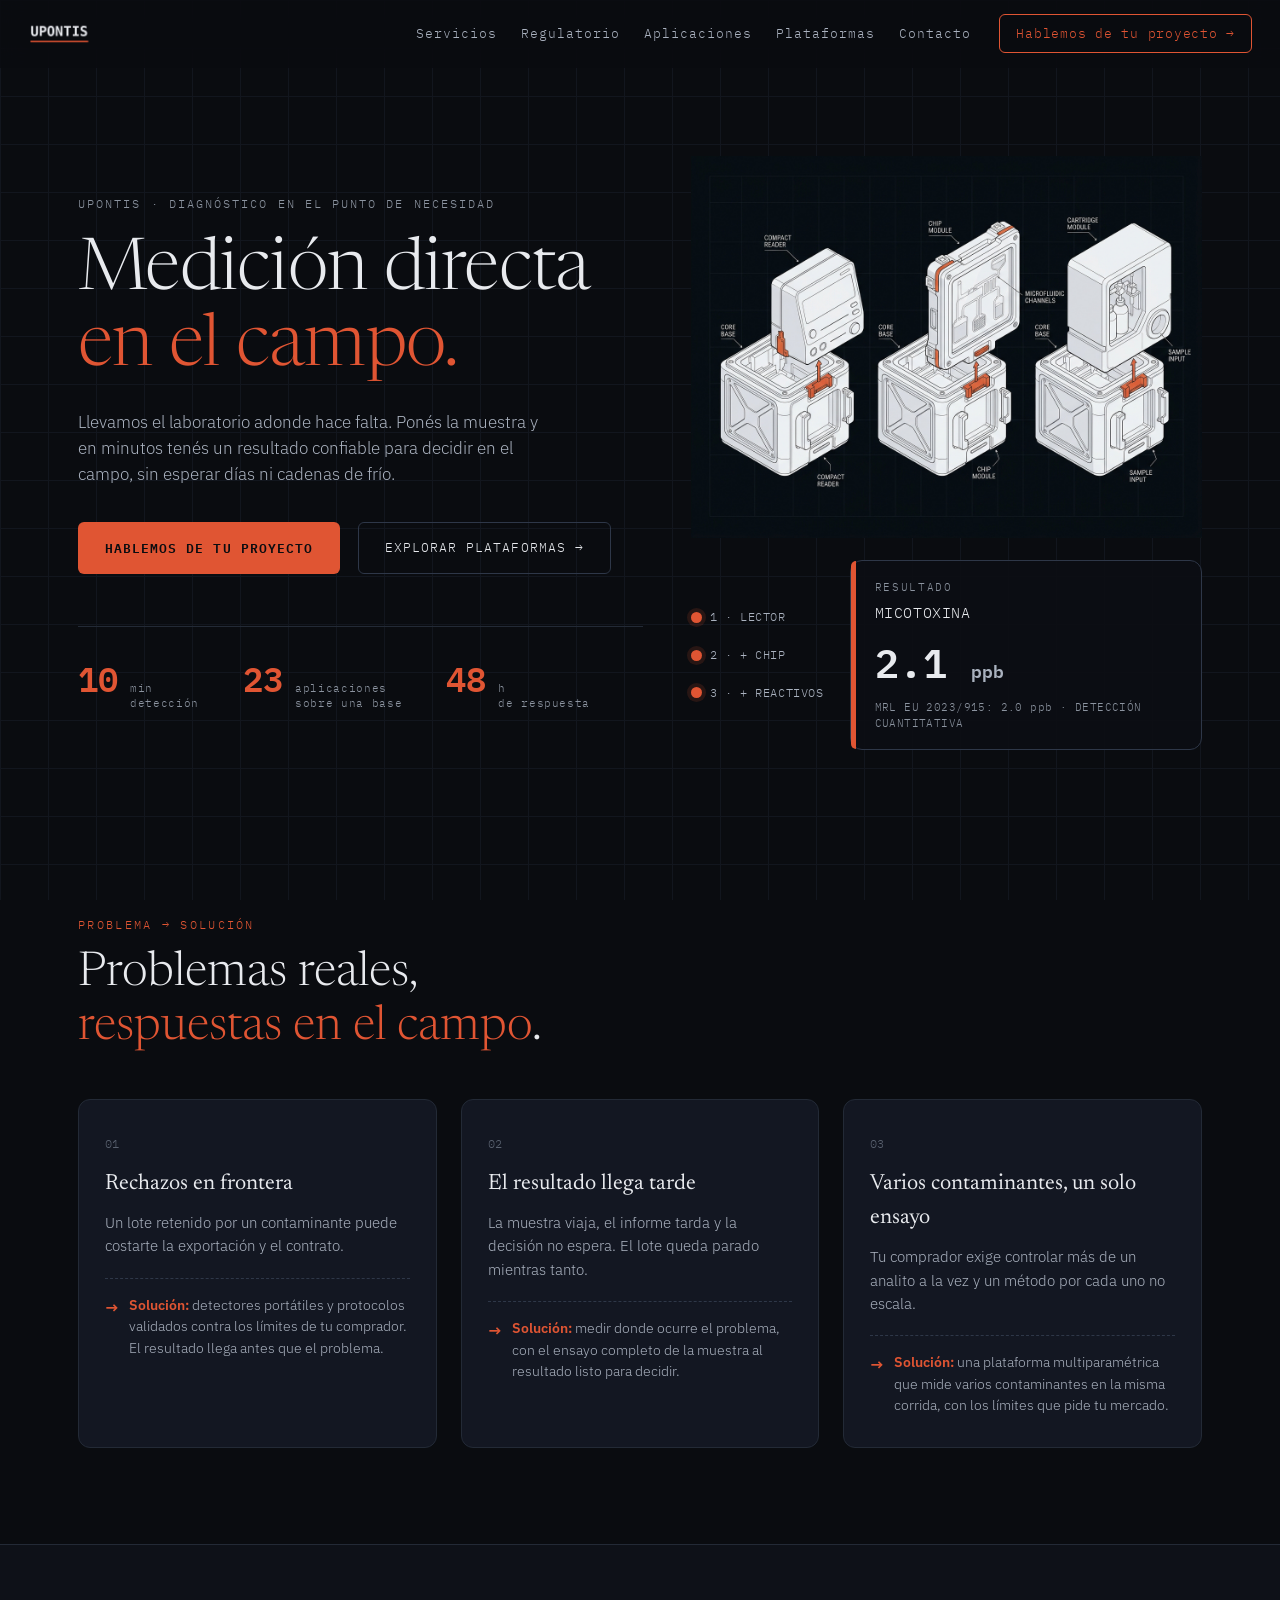
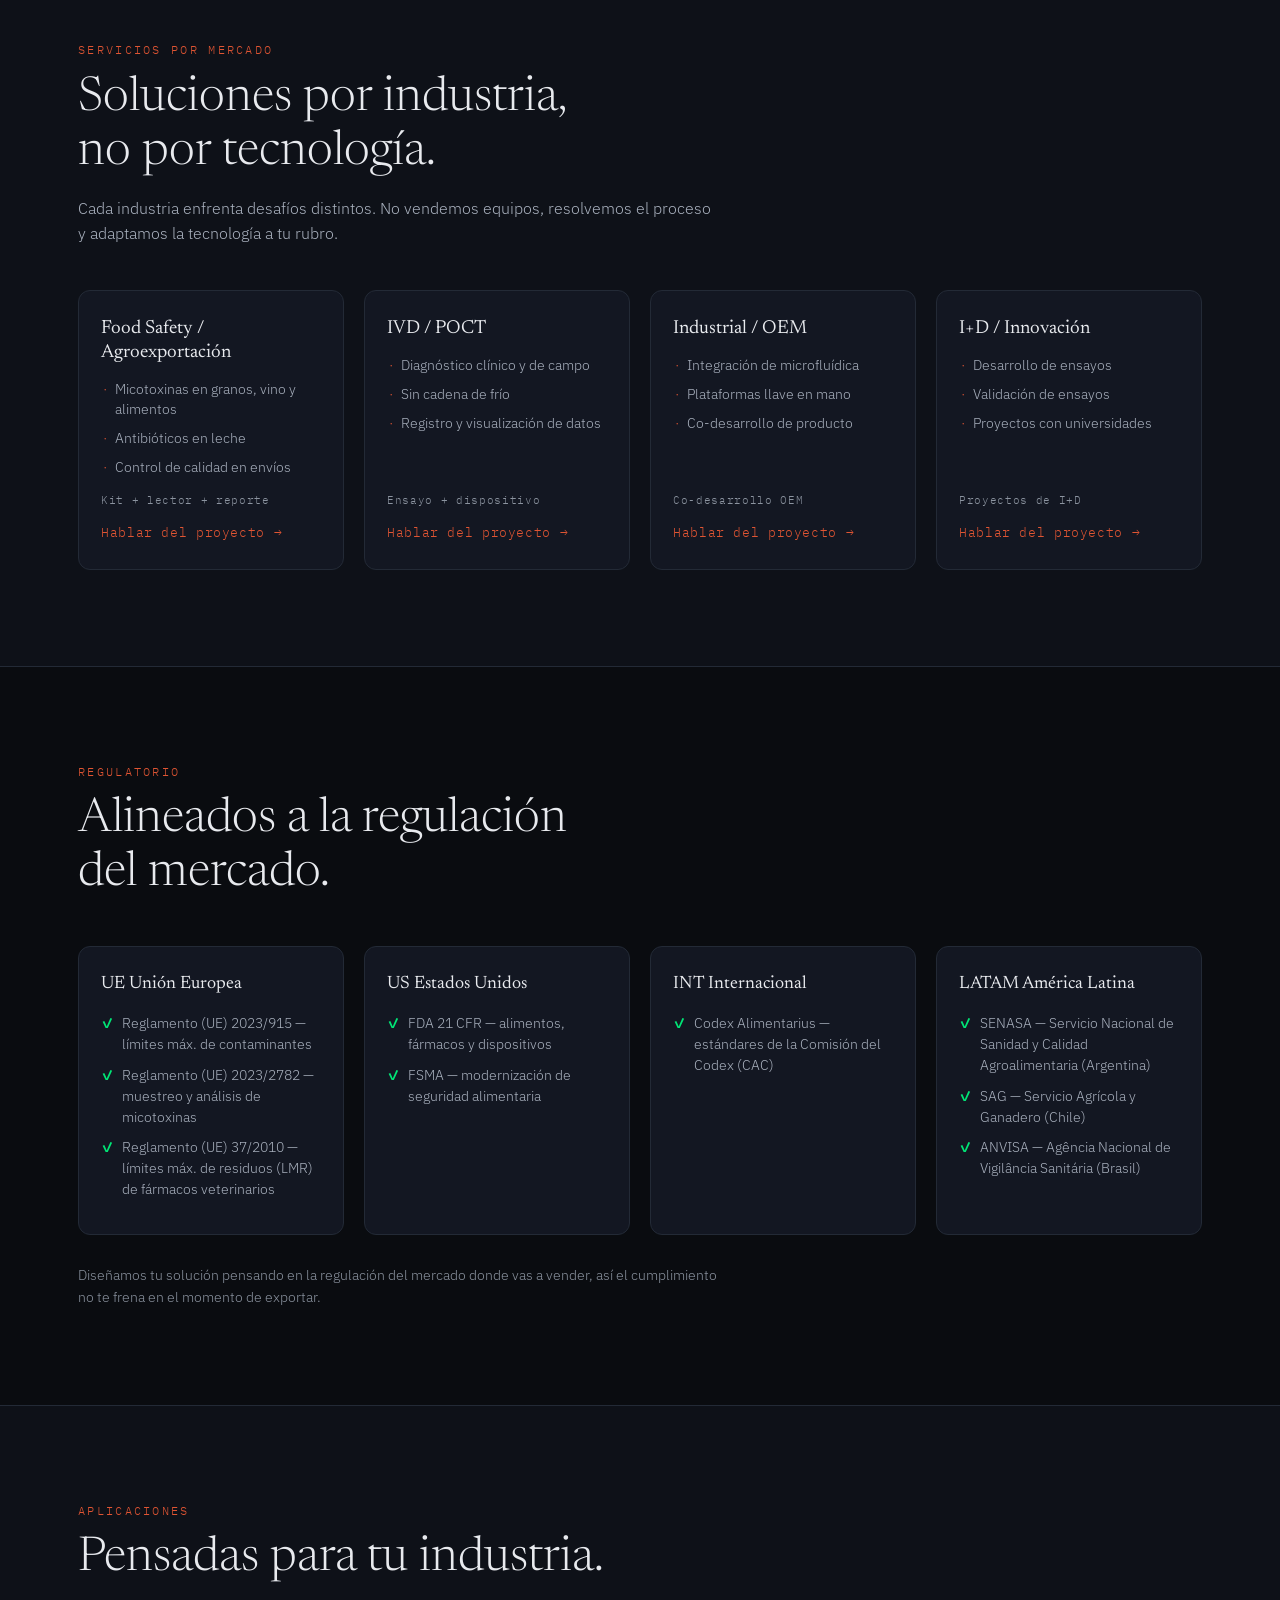
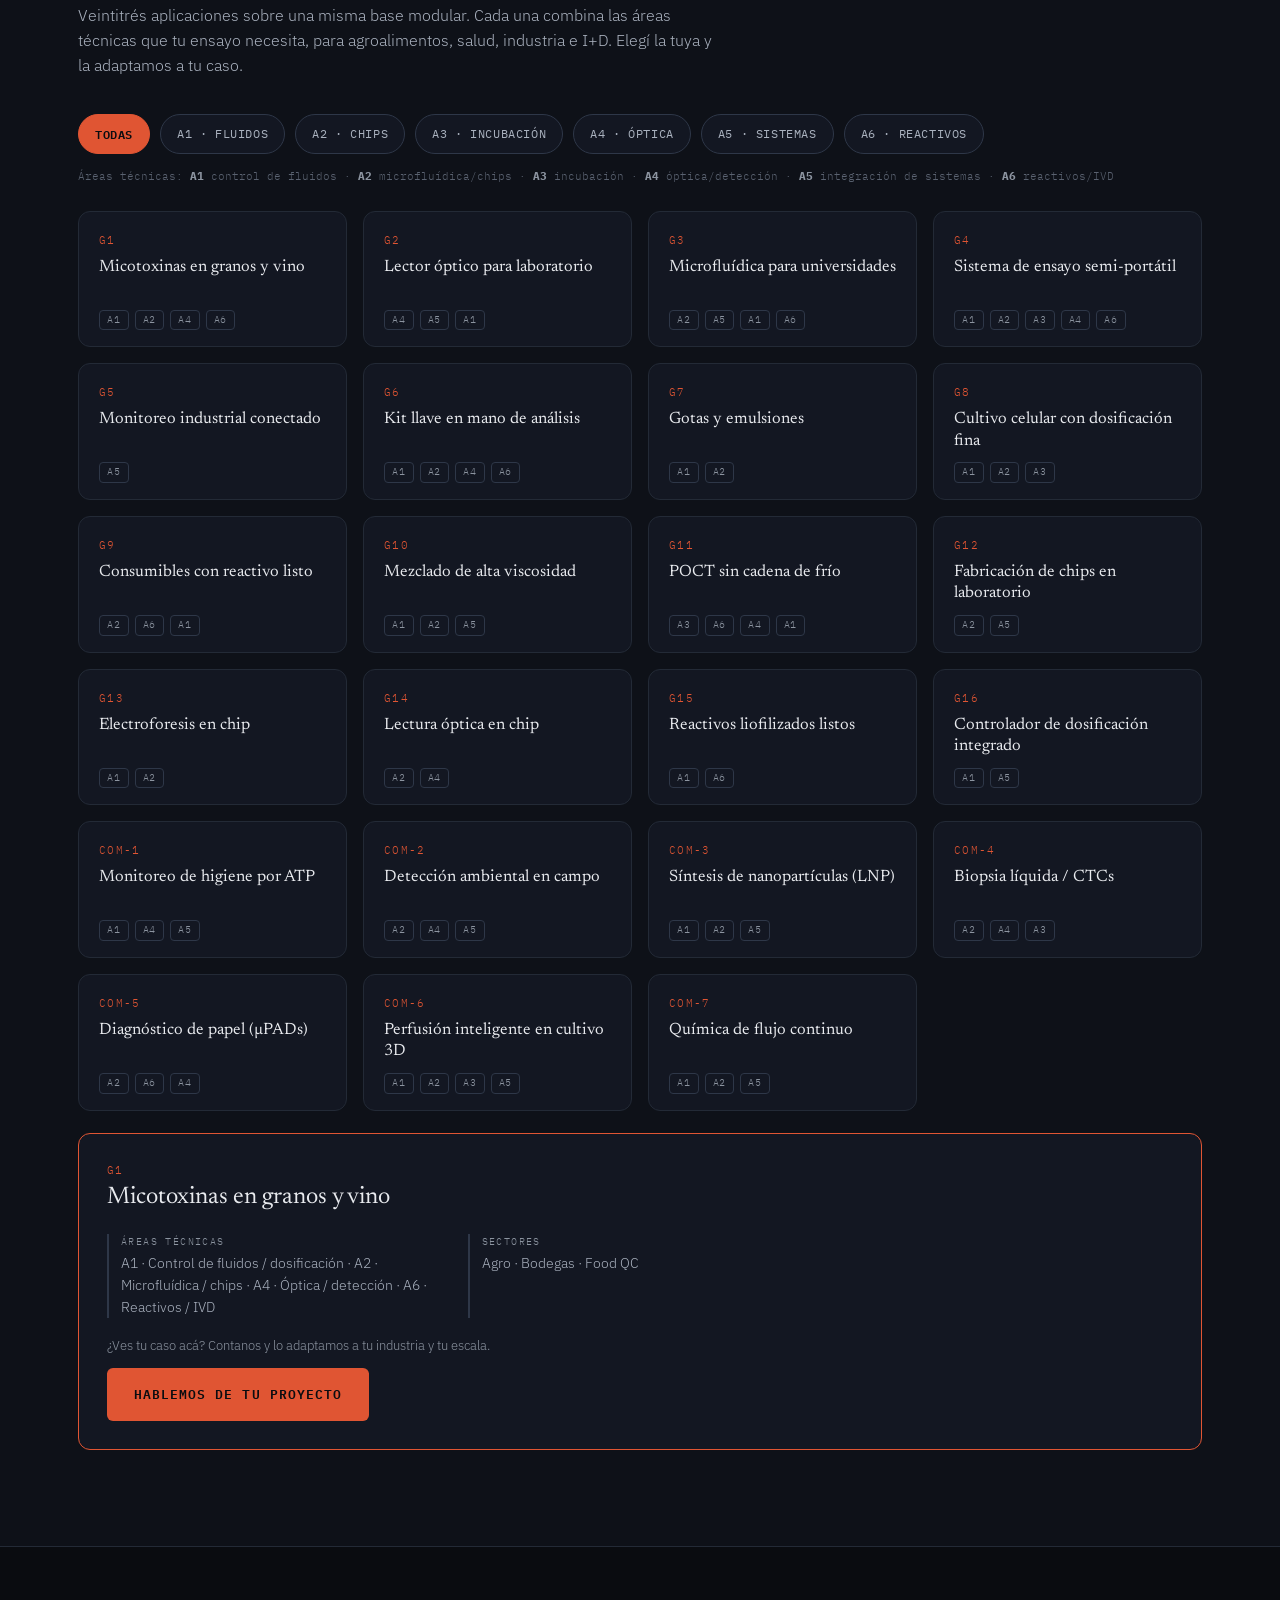
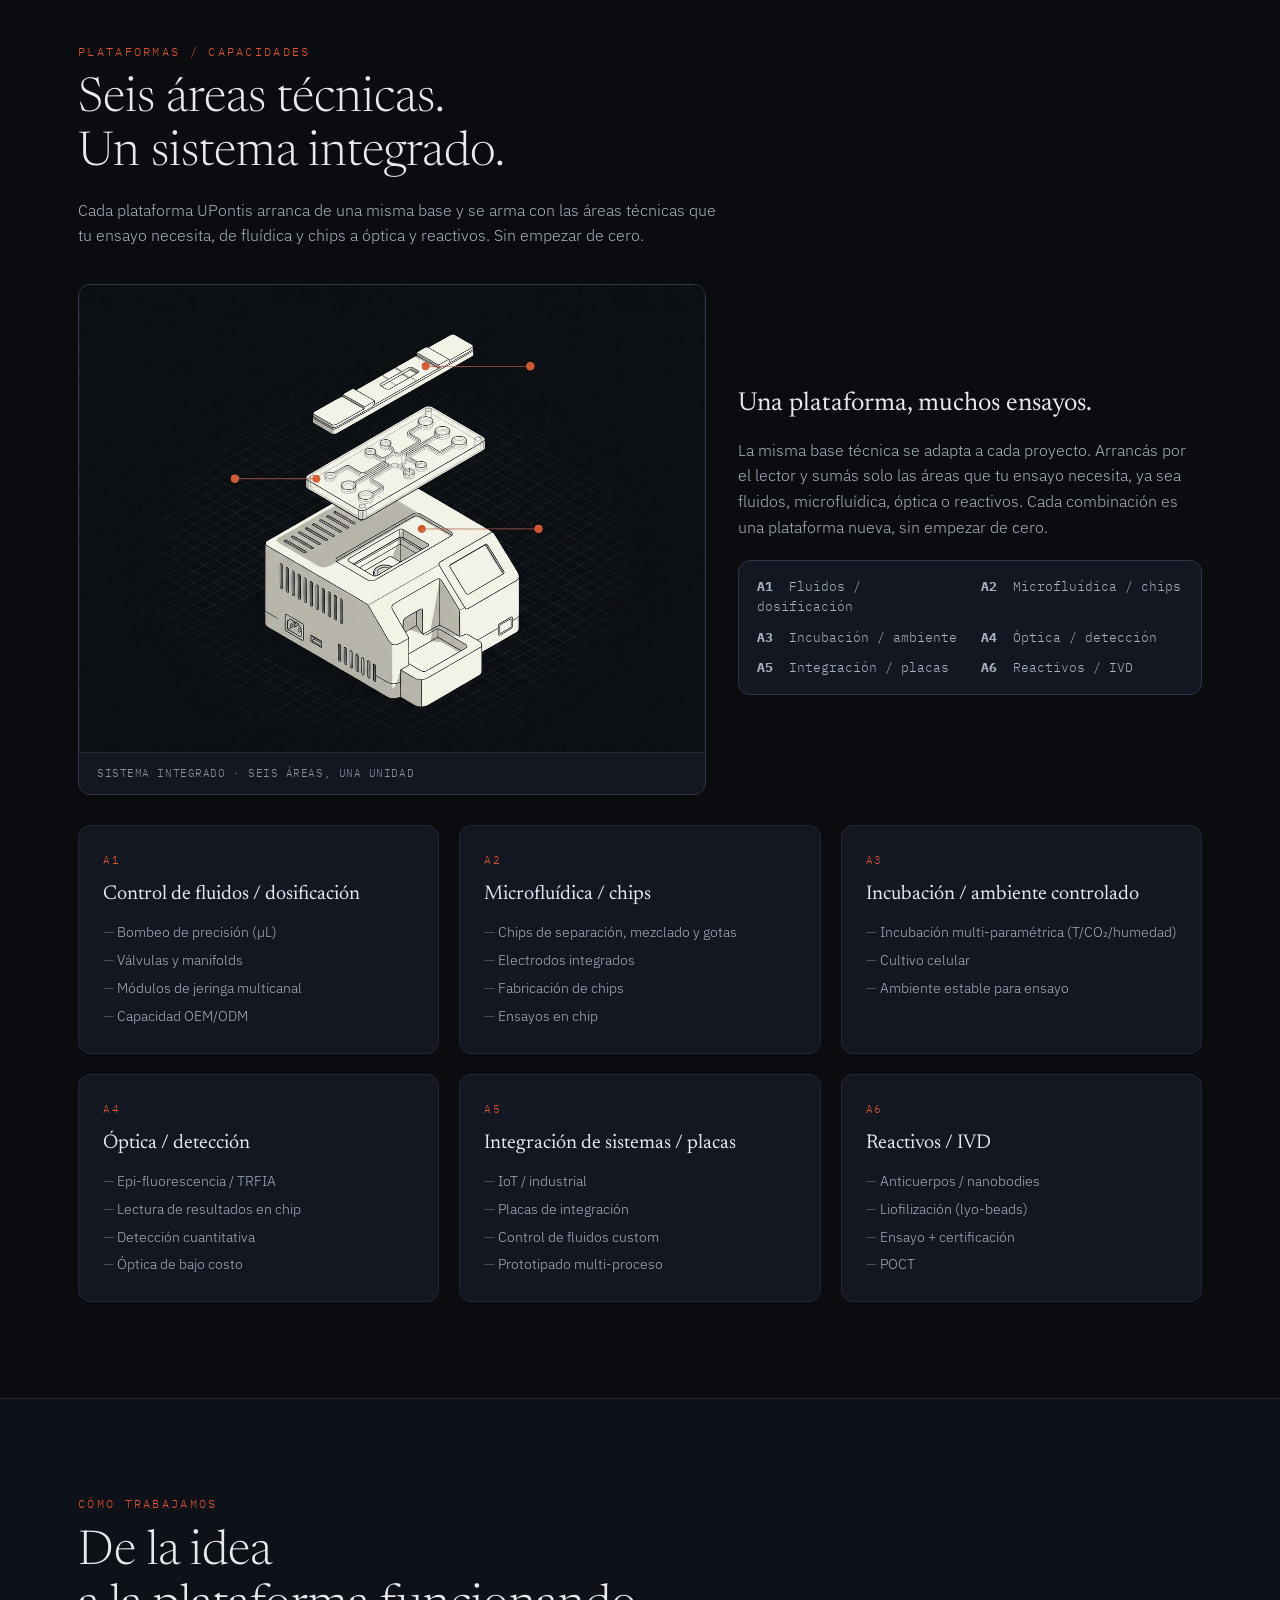
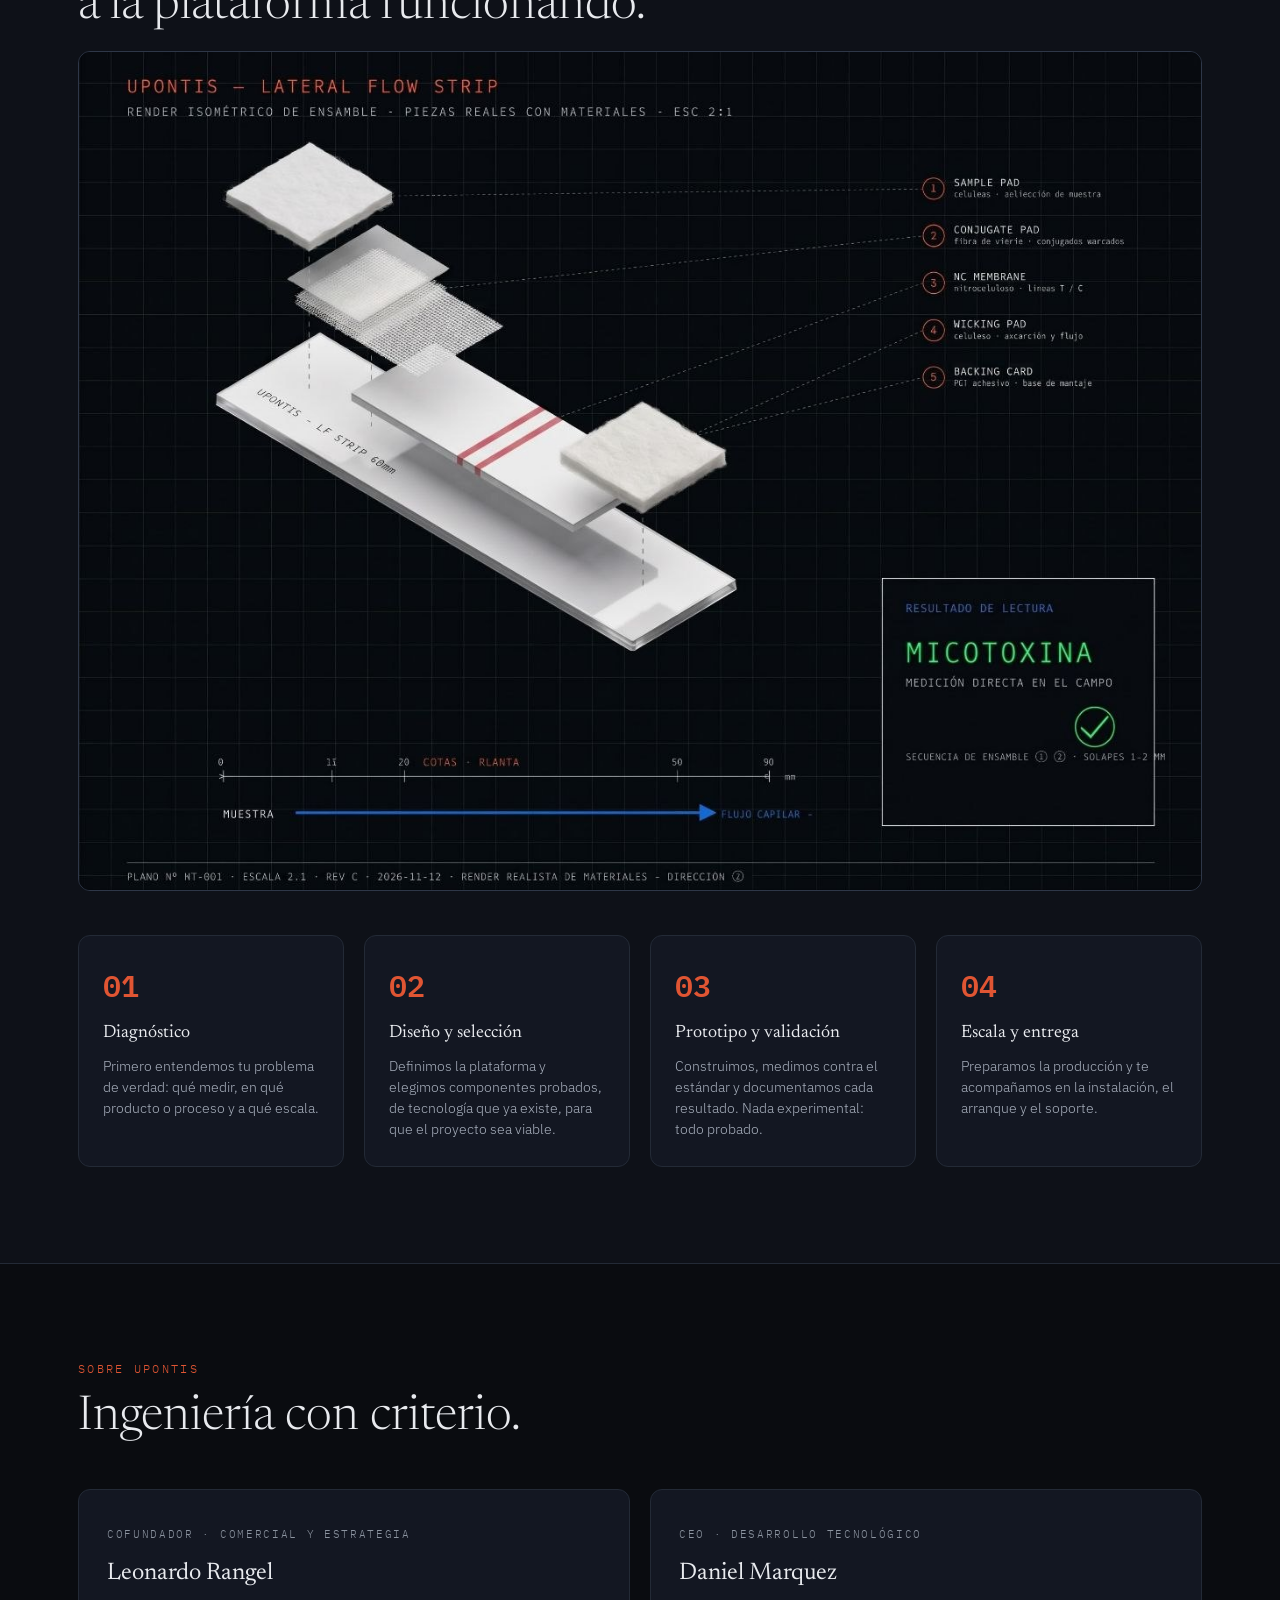
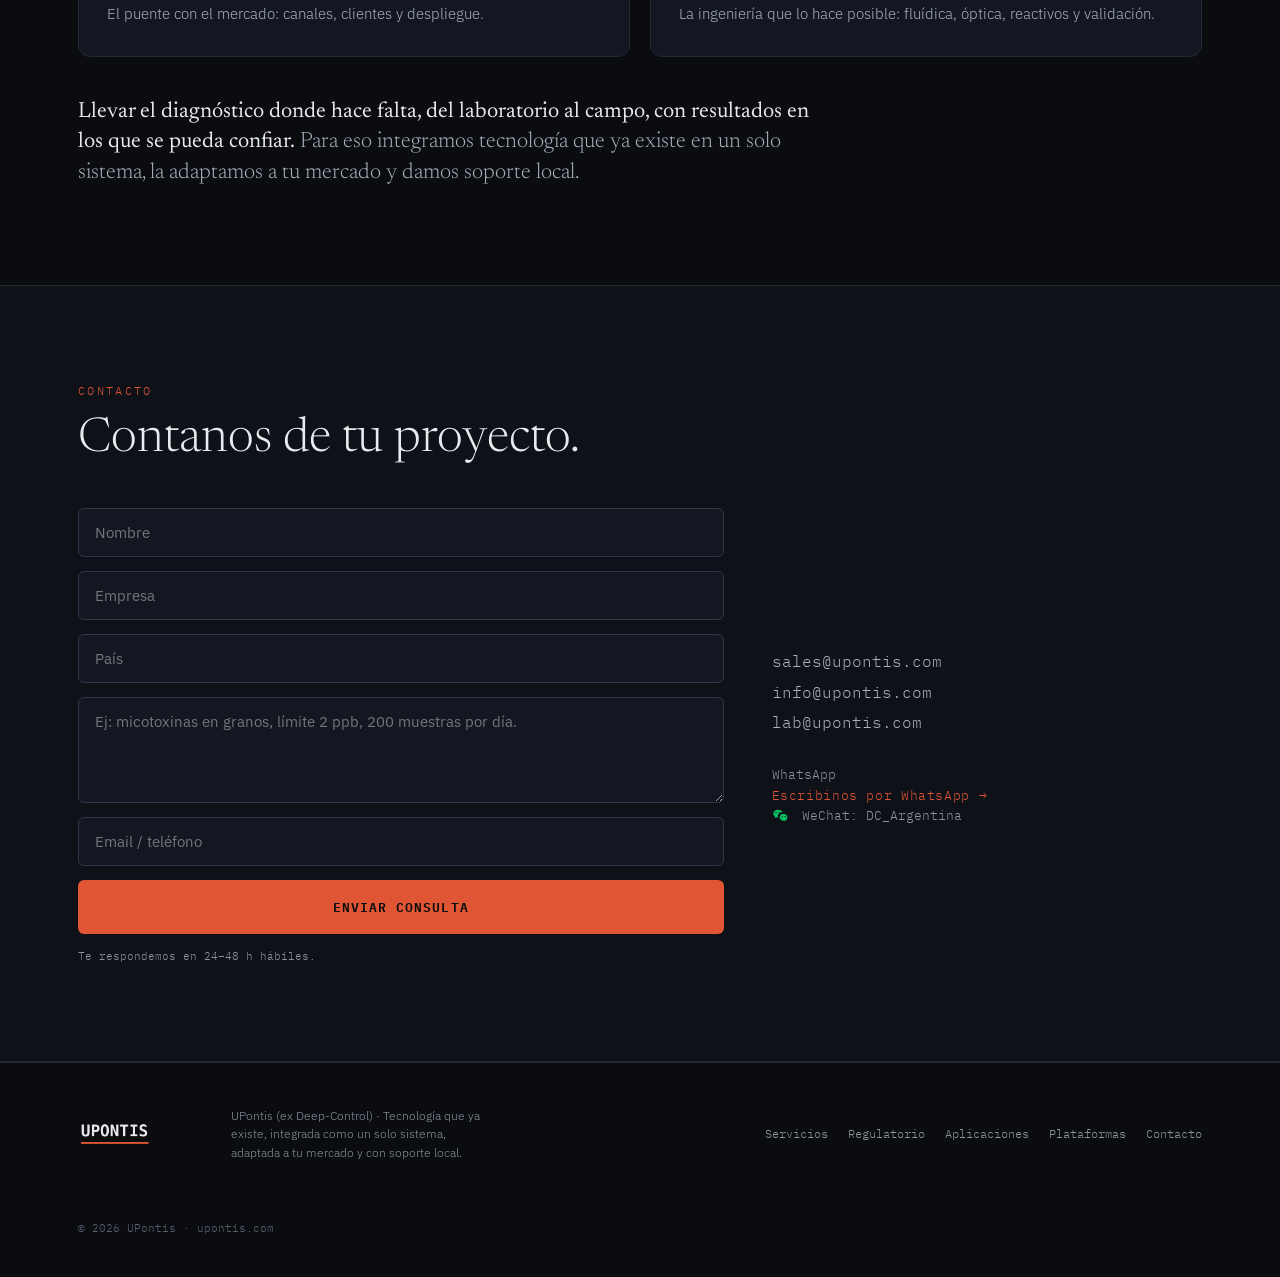
==== commit 25014a16: "Sitio v2 R3: decisión corregida Dominus (A sistema integrado → slot Plataformas, render Gemini B → h" ====
--- a/deploy/index.html
+++ b/deploy/index.html
@@ -72,12 +72,12 @@
       </ul>
     </div>
     <div class="hero-visual">
-      <img src="assets/img/tira-iso.png" alt="Tira de ensayo lateral flow isométrica: sample pad, conjugate, membrana NC con líneas T/C, wicking" class="hero-strip">
+      <img src="assets/img/plataforma-familia-modular.jpg" alt="Plataforma UPontis: una base modular que se configura según el ensayo (lector, chip microfluídico o cartucho de reactivos)" class="hero-strip">
       <div class="hero-under">
         <ul class="hero-legend">
-          <li><span class="lg-dot"></span>1 · SAMPLE PAD</li>
-          <li><span class="lg-dot"></span>2 · CONJUGATE</li>
-          <li><span class="lg-dot"></span>3 · T/C MEMBRANE</li>
+          <li><span class="lg-dot"></span>1 · LECTOR</li>
+          <li><span class="lg-dot"></span>2 · + CHIP</li>
+          <li><span class="lg-dot"></span>3 · + REACTIVOS</li>
         </ul>
         <div class="hero-panel">
           <div class="hp-flag"></div>
@@ -255,8 +255,8 @@
     <p class="sub">Cada plataforma UPontis arranca de una misma base y se arma con las áreas técnicas que tu ensayo necesita, de fluídica y chips a óptica y reactivos. Sin empezar de cero.</p>
     <div class="plat-show reveal">
       <figure class="plat-fig">
-        <img src="assets/img/plataforma-familia-modular.jpg" alt="Plataforma UPontis: una misma base modular que se configura según el ensayo (lector, chip microfluídico o cartucho de reactivos)">
-        <figcaption>FAMILIA MODULAR · UNA BASE, MÚLTIPLES ENSAYOS</figcaption>
+        <img src="assets/img/plataforma-sistema-integrado.jpg" alt="Plataforma UPontis: sistema integrado en despiece, lector con chip microfluídico y tira de ensayo ensamblados en una unidad">
+        <figcaption>SISTEMA INTEGRADO · SEIS ÁREAS, UNA UNIDAD</figcaption>
       </figure>
       <div class="plat-info">
         <h3>Una plataforma, muchos ensayos.</h3>
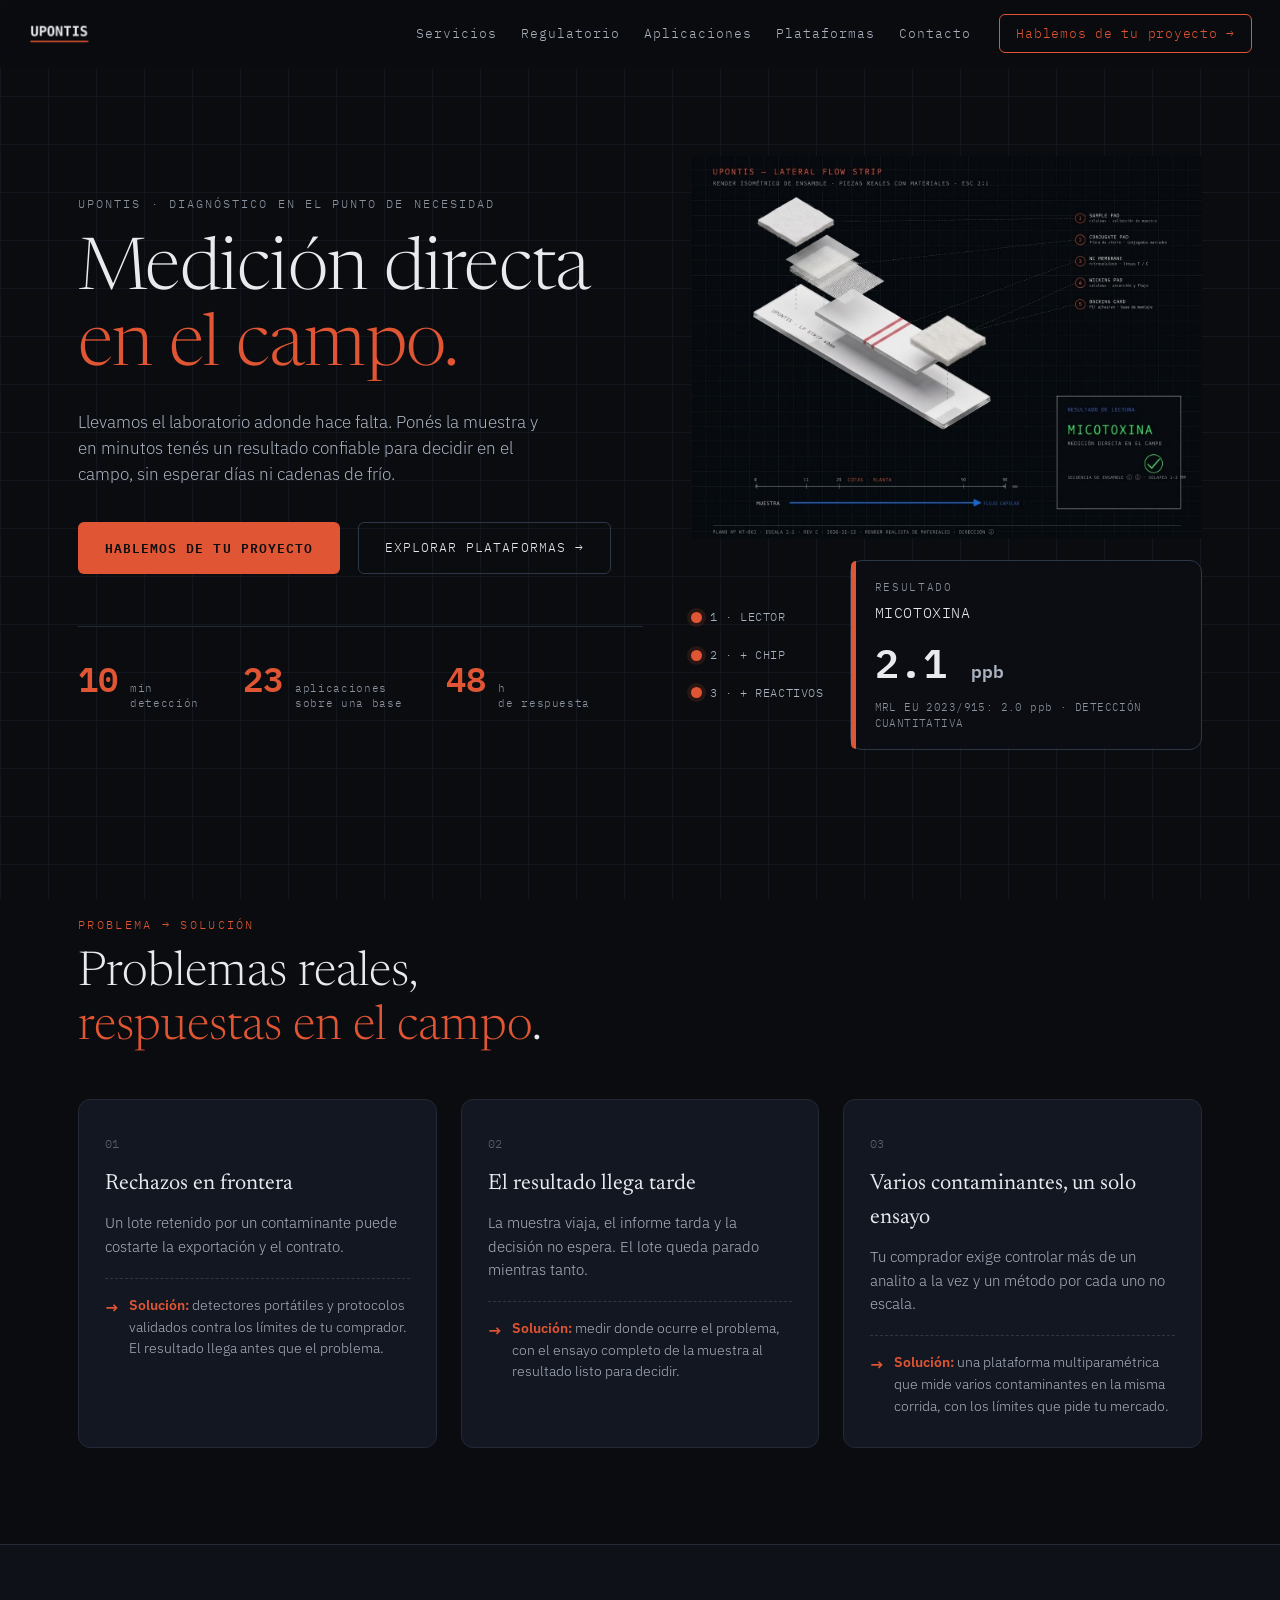
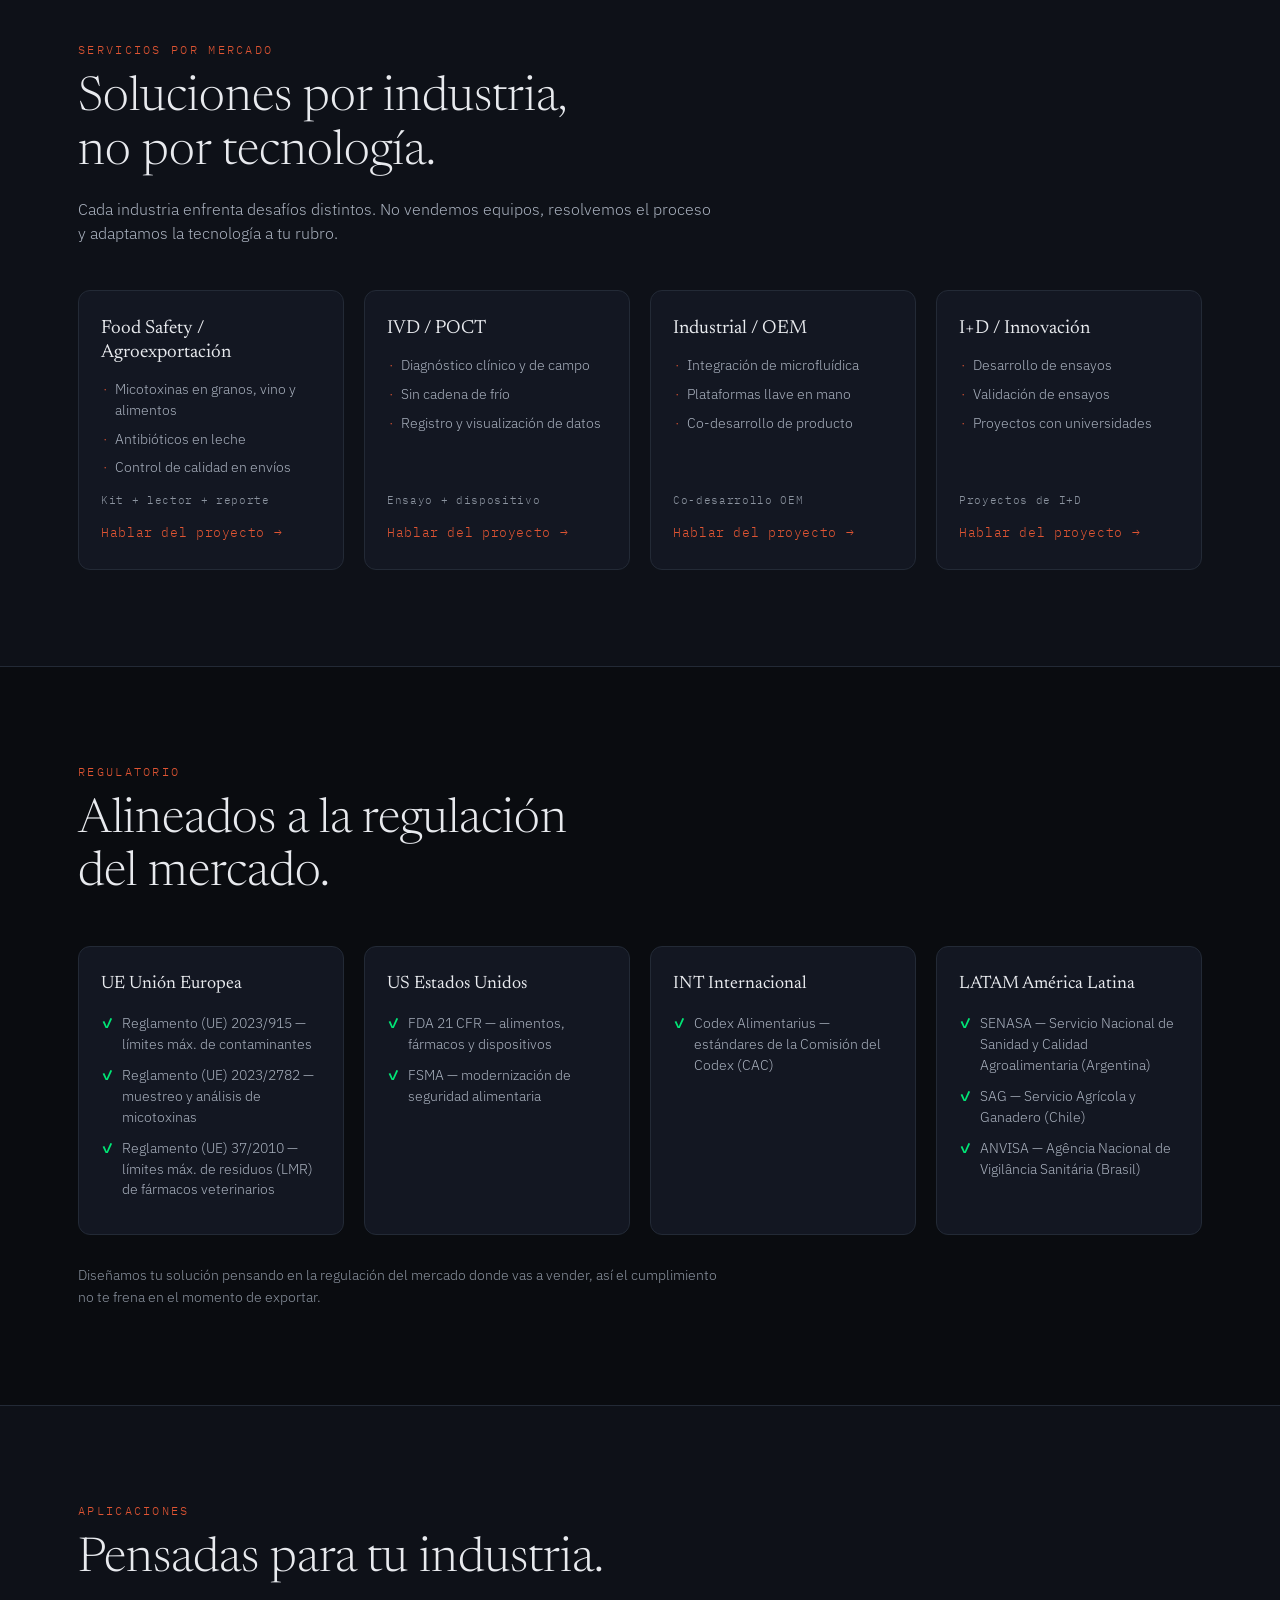
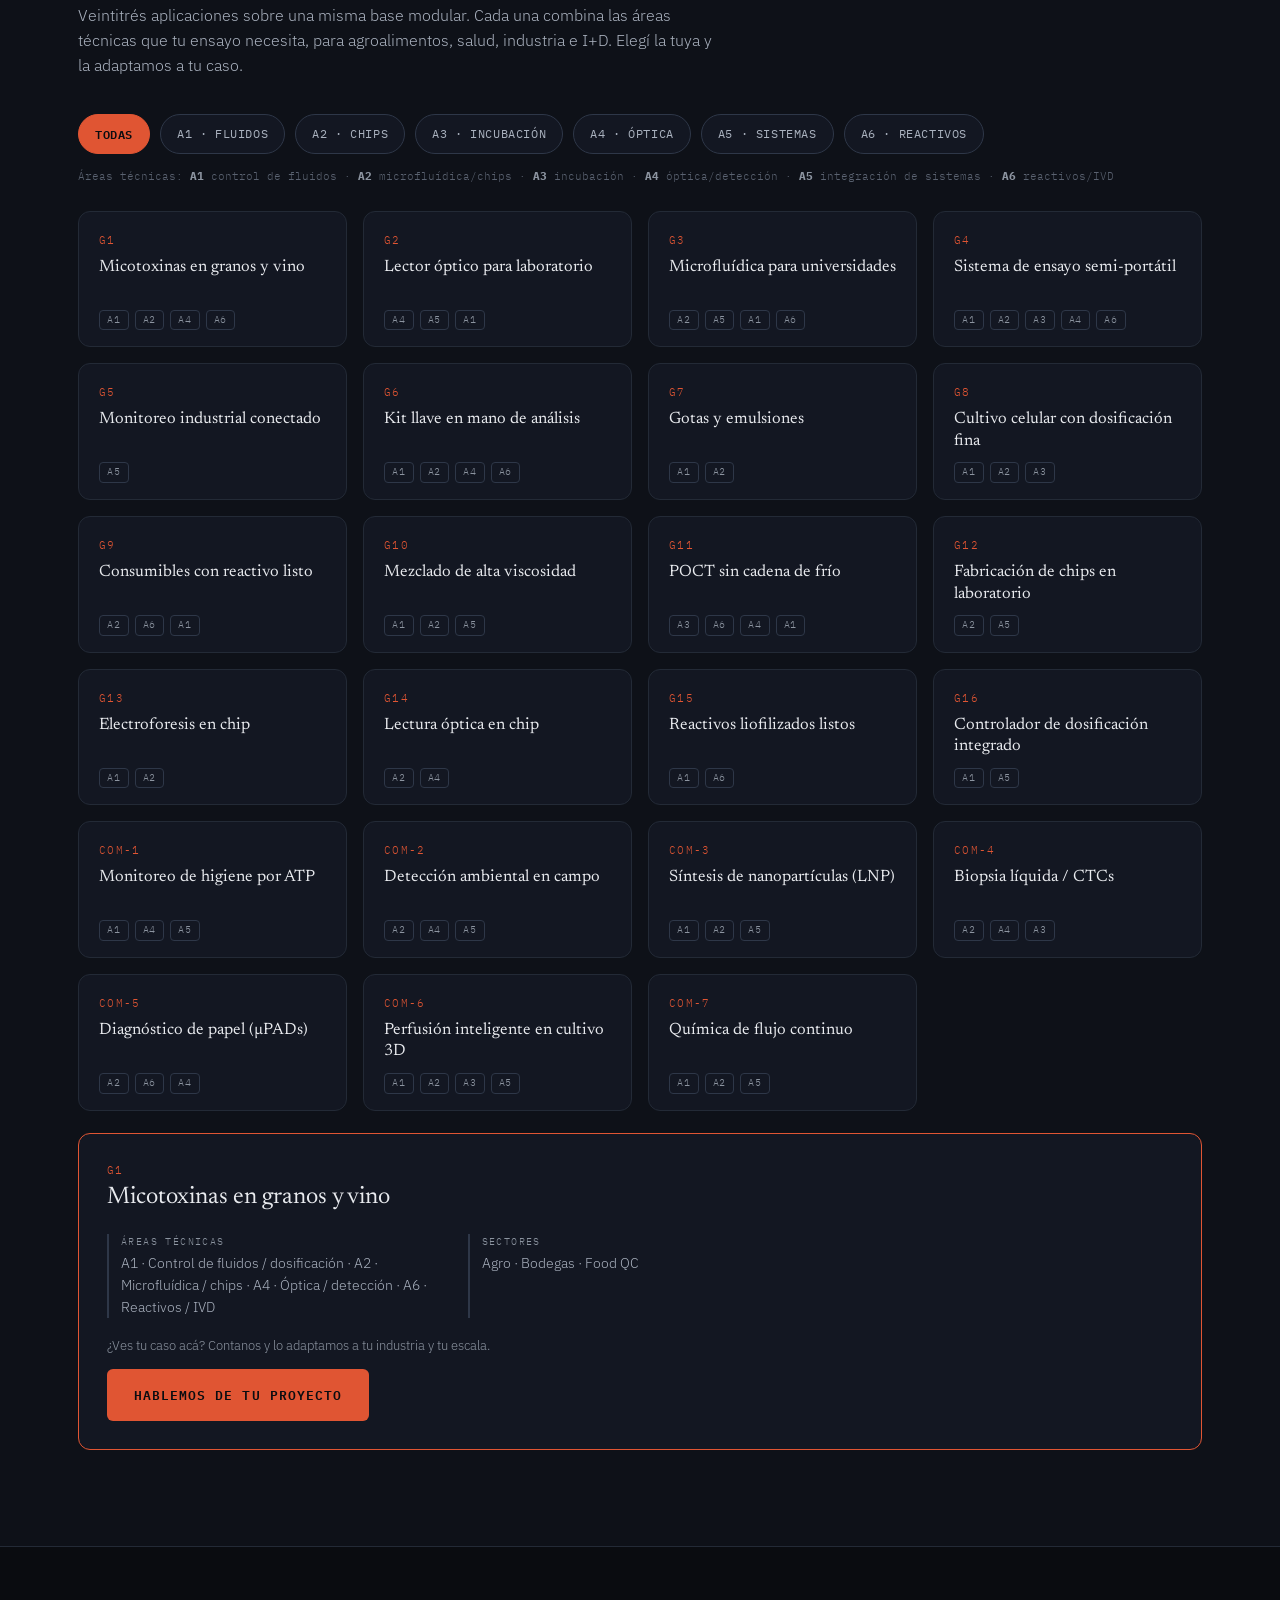
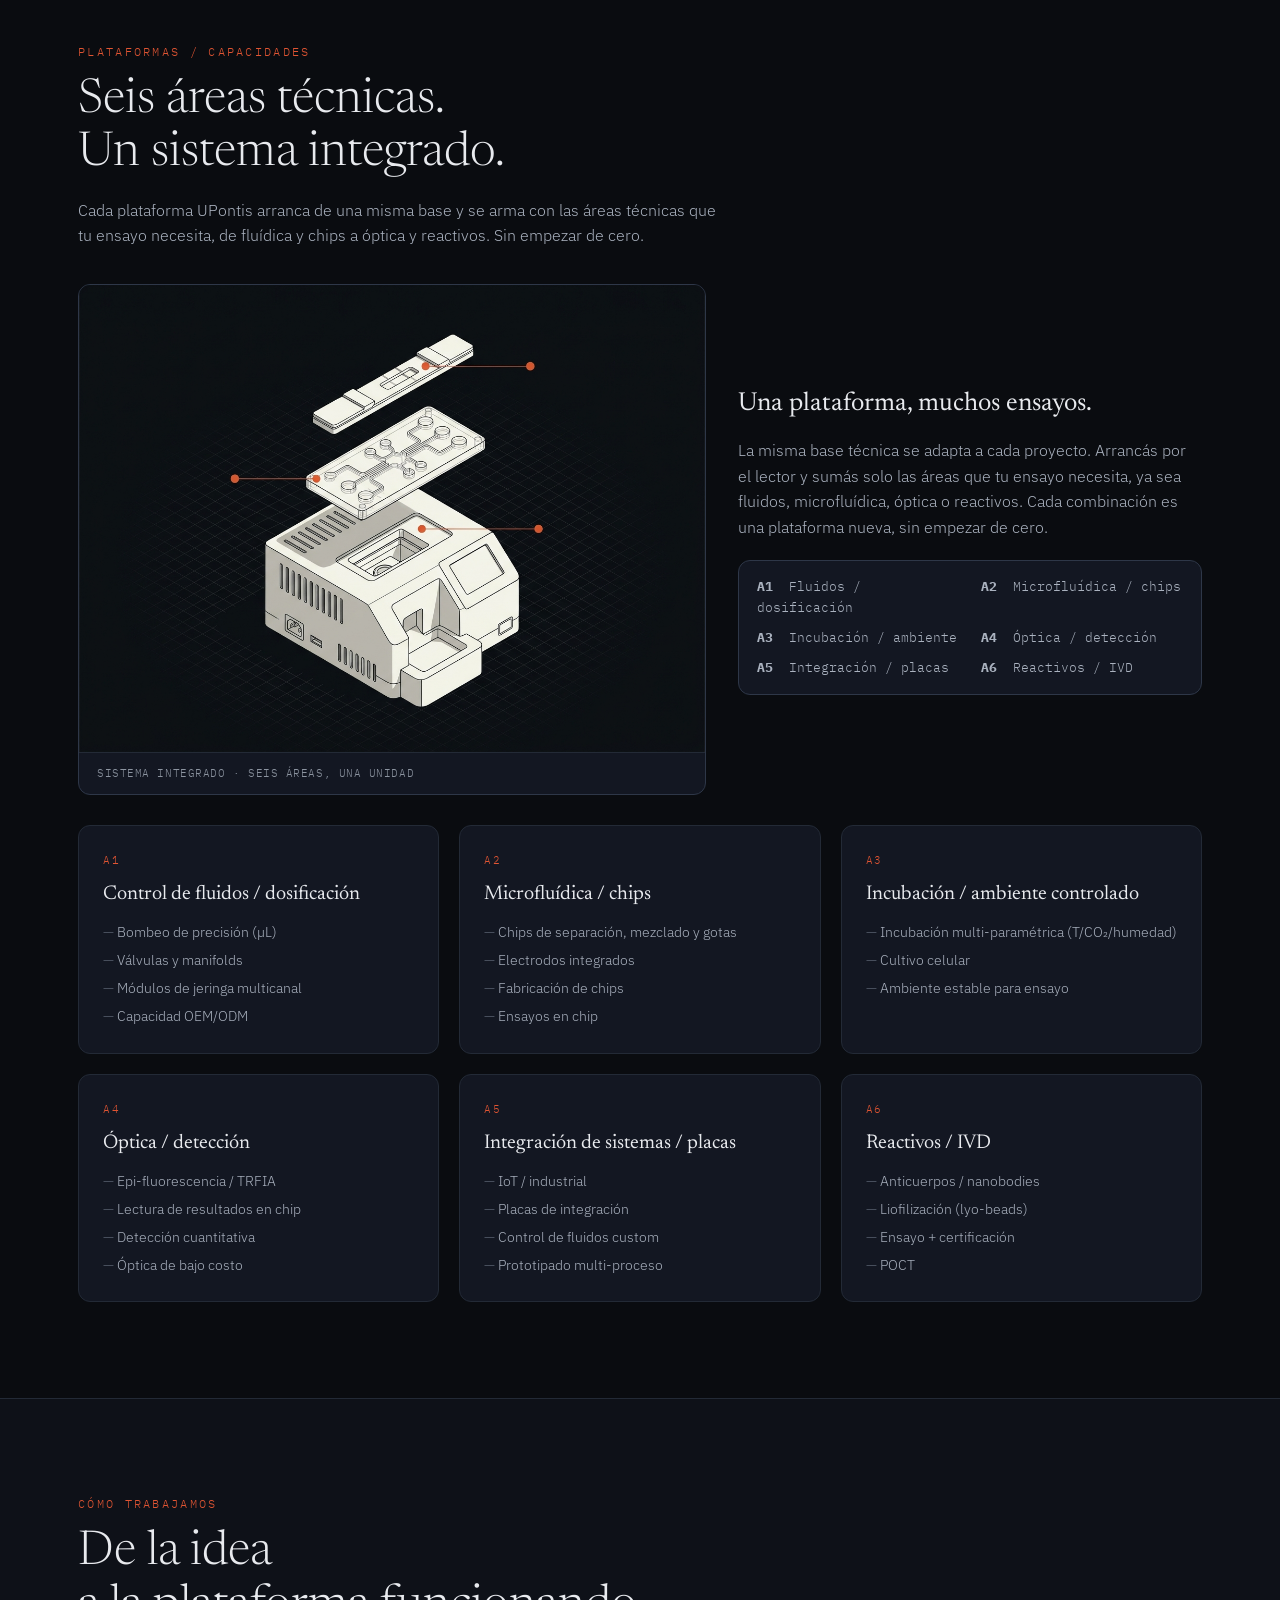
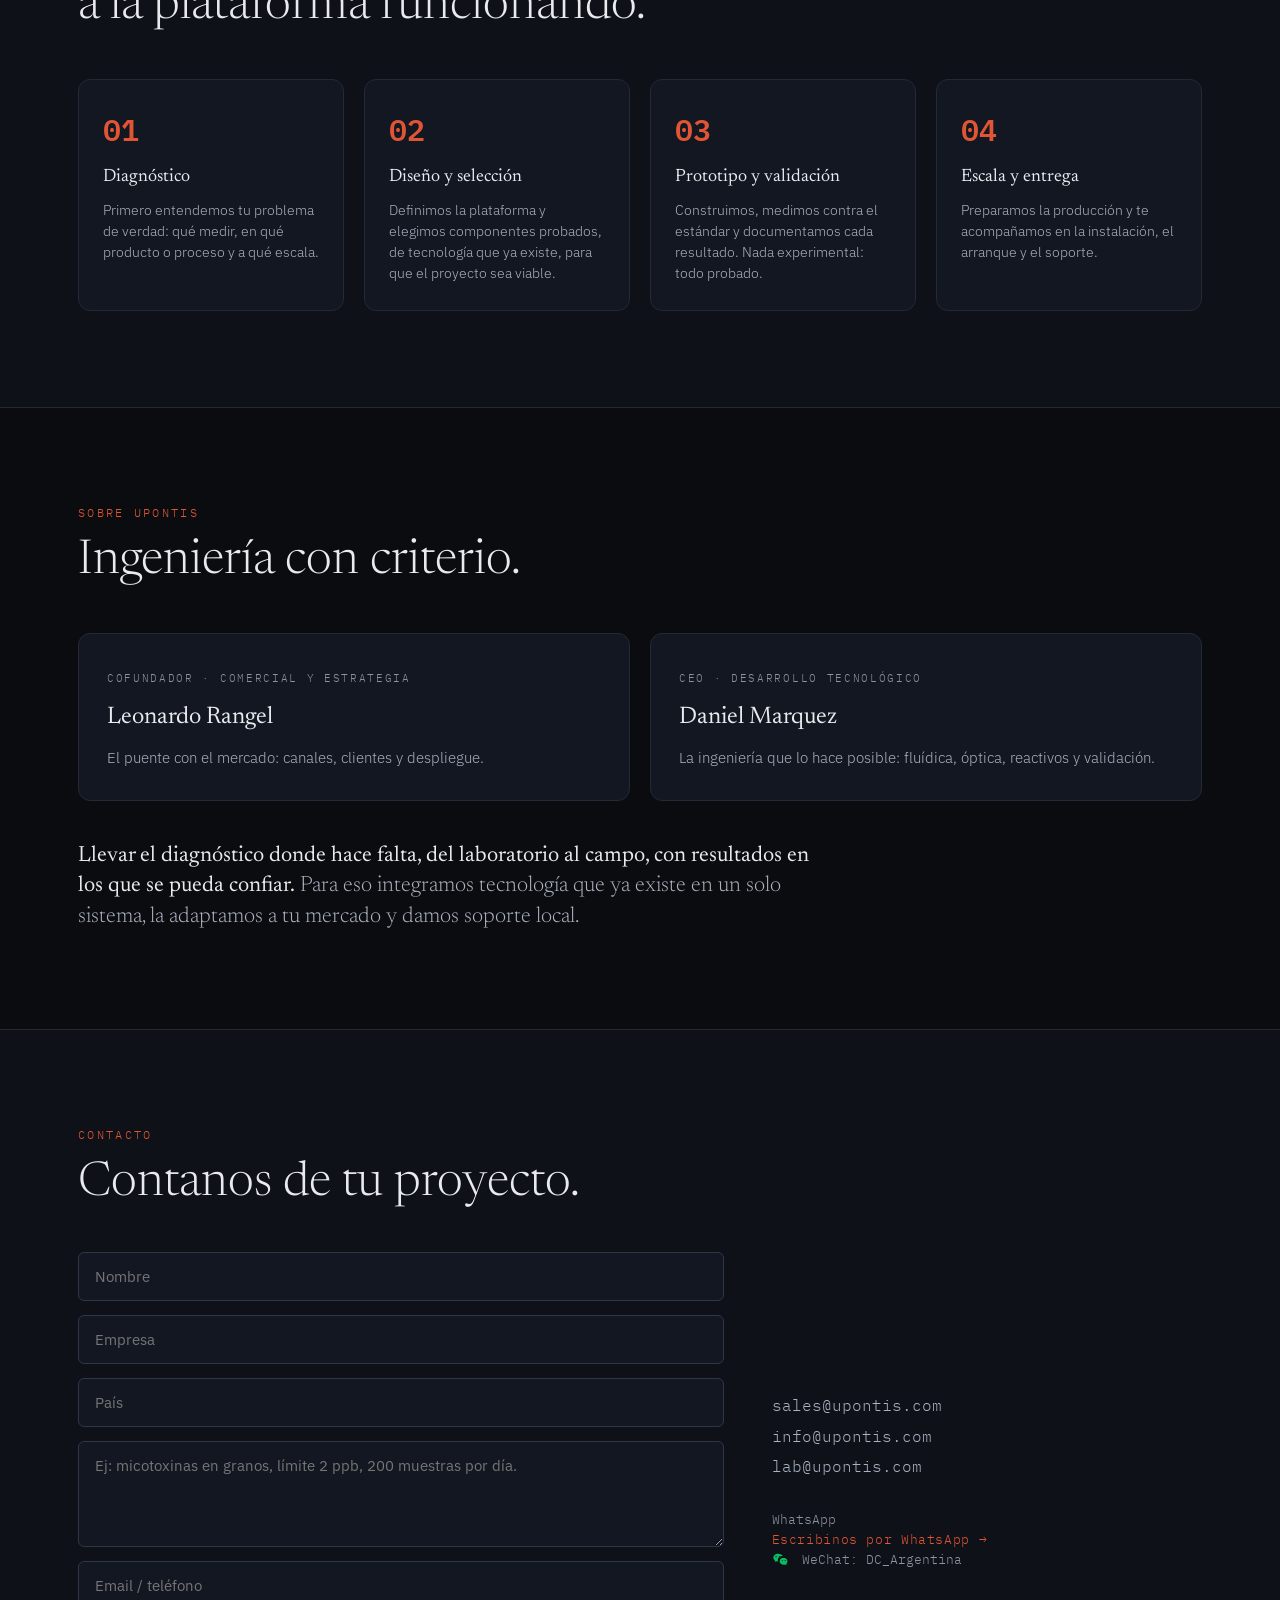
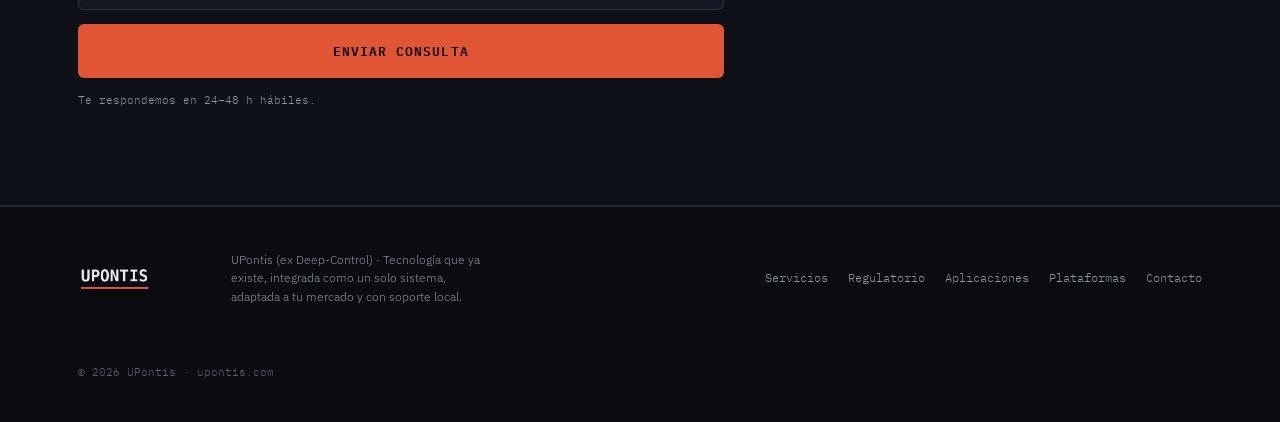
==== commit 2aec4df2: "Sitio v2 R4: renders corregidos segun Dominus — hero = render Gemini (tira lateral flow), sin imagen" ====
--- a/deploy/index.html
+++ b/deploy/index.html
@@ -72,7 +72,7 @@
       </ul>
     </div>
     <div class="hero-visual">
-      <img src="assets/img/plataforma-familia-modular.jpg" alt="Plataforma UPontis: una base modular que se configura según el ensayo (lector, chip microfluídico o cartucho de reactivos)" class="hero-strip">
+      <img src="assets/img/plataforma-core.jpg" alt="Tira de ensayo lateral flow isométrica con despiece de capas: medición directa en el campo con resultado cuantitativo" class="hero-strip">
       <div class="hero-under">
         <ul class="hero-legend">
           <li><span class="lg-dot"></span>1 · LECTOR</li>
@@ -287,9 +287,6 @@
   <div class="wrap">
     <p class="sec-kicker">CÓMO TRABAJAMOS</p>
     <h2 class="sec-title">De la idea<br>a la plataforma funcionando.</h2>
-    <figure class="como-fig">
-      <img src="assets/img/plataforma-core.jpg" alt="Tira de ensayo lateral flow isométrica, despiece de capas y componentes">
-    </figure>
     <ol class="steps">
       <li><span class="st-n">01</span><div><h3>Diagnóstico</h3><p>Primero entendemos tu problema de verdad: qué medir, en qué producto o proceso y a qué escala.</p></div></li>
       <li><span class="st-n">02</span><div><h3>Diseño y selección</h3><p>Definimos la plataforma y elegimos componentes probados, de tecnología que ya existe, para que el proyecto sea viable.</p></div></li>
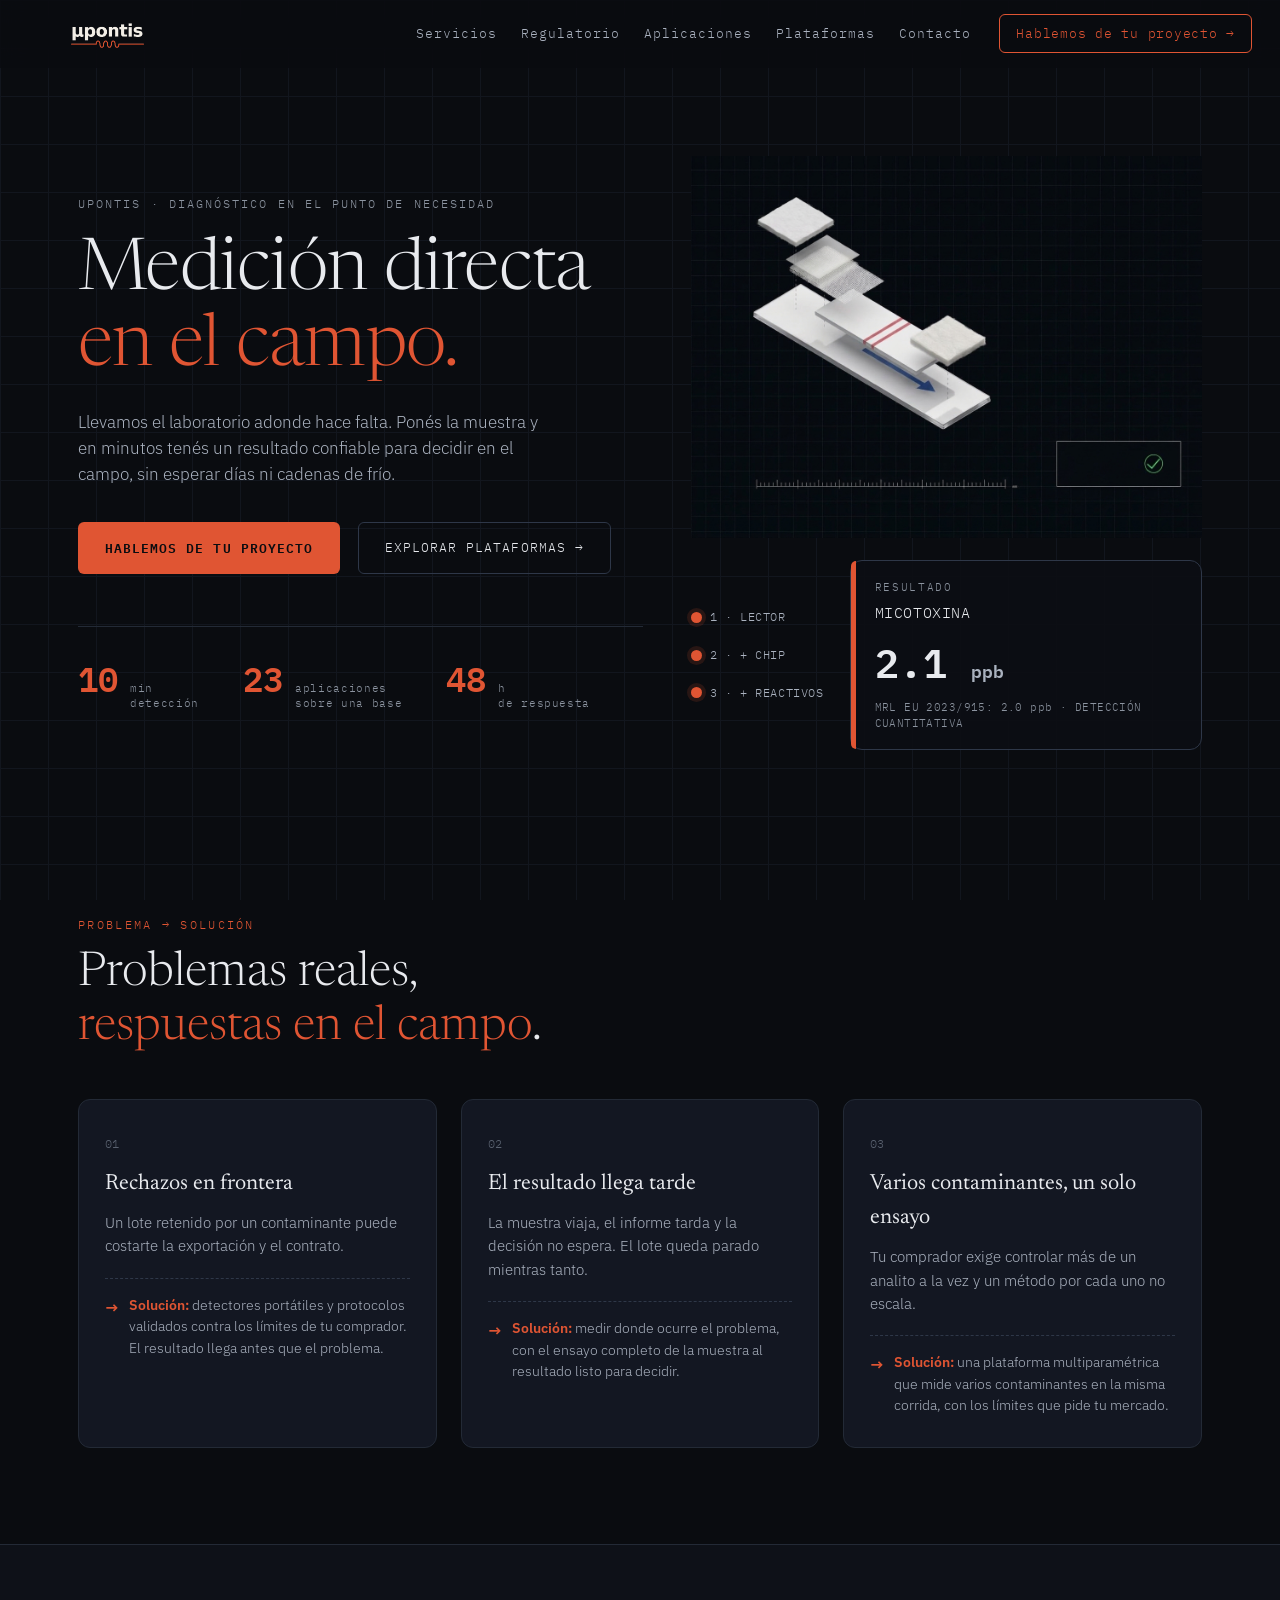
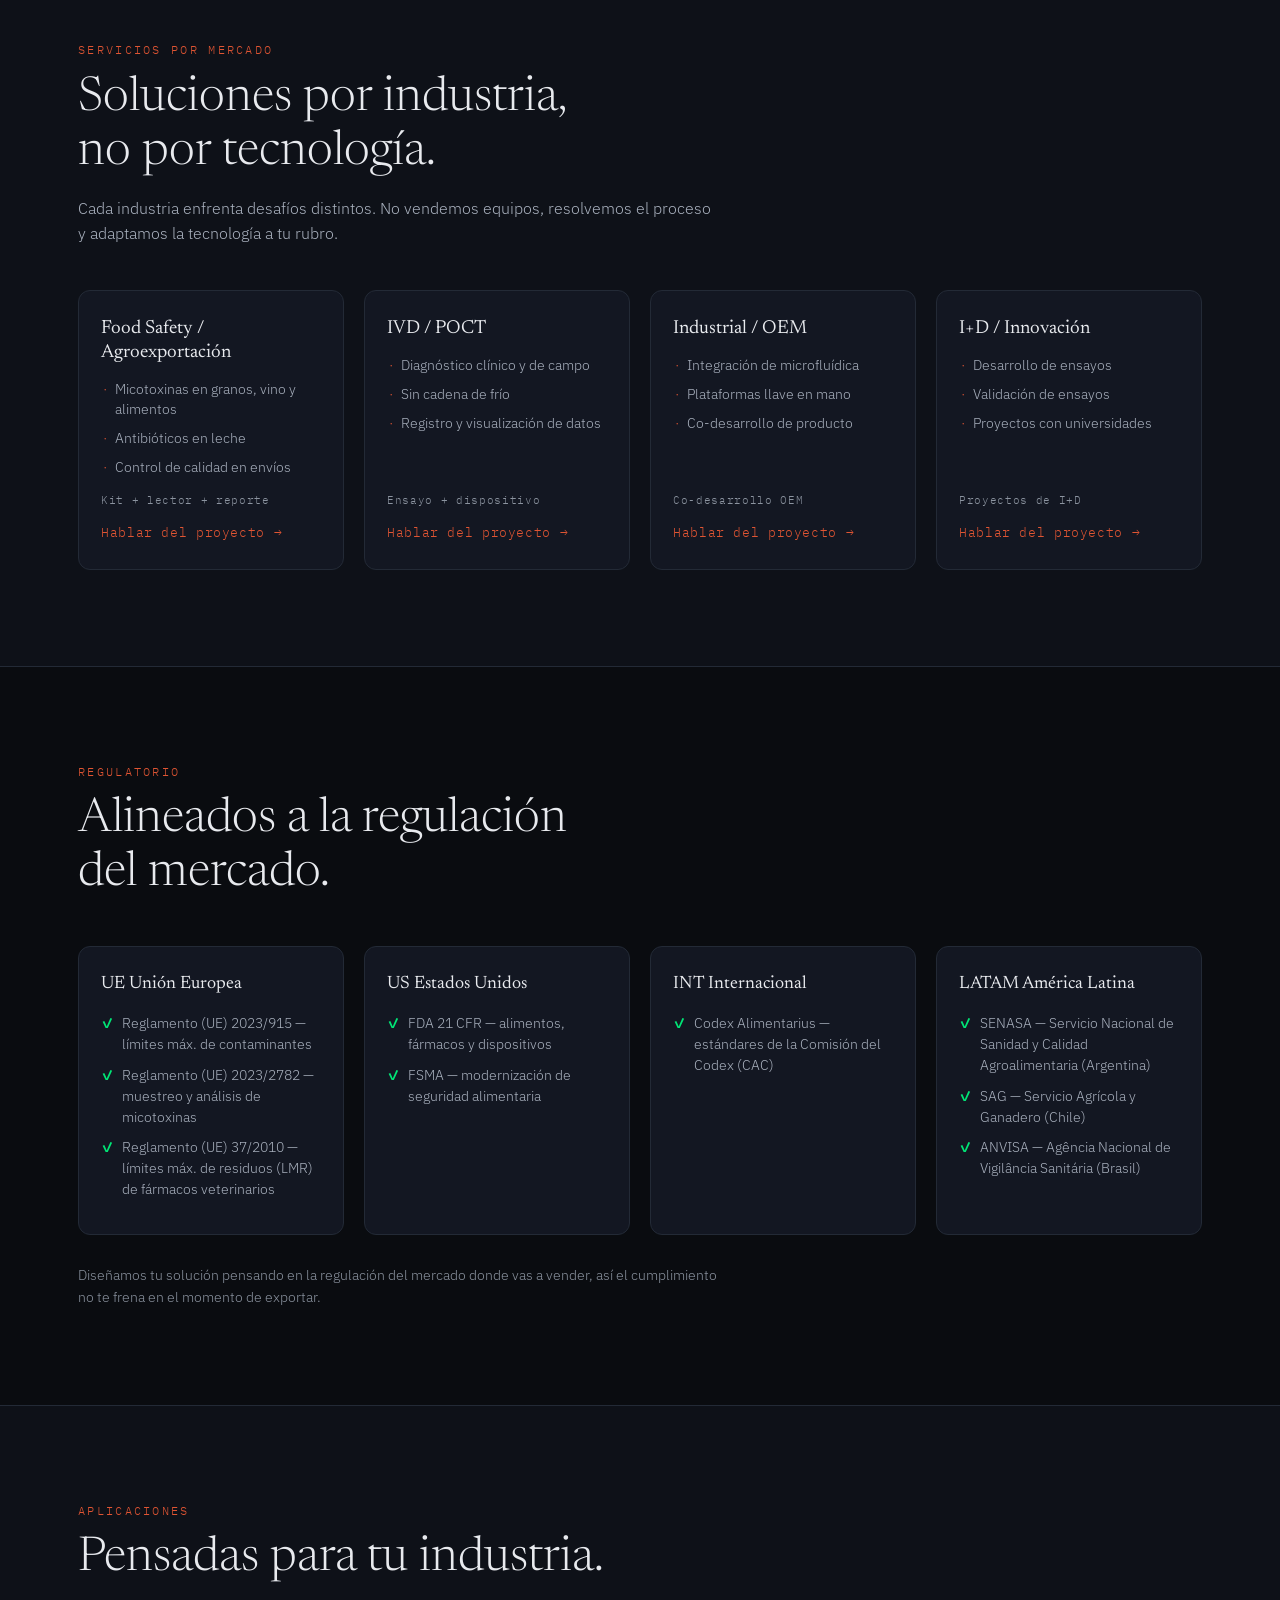
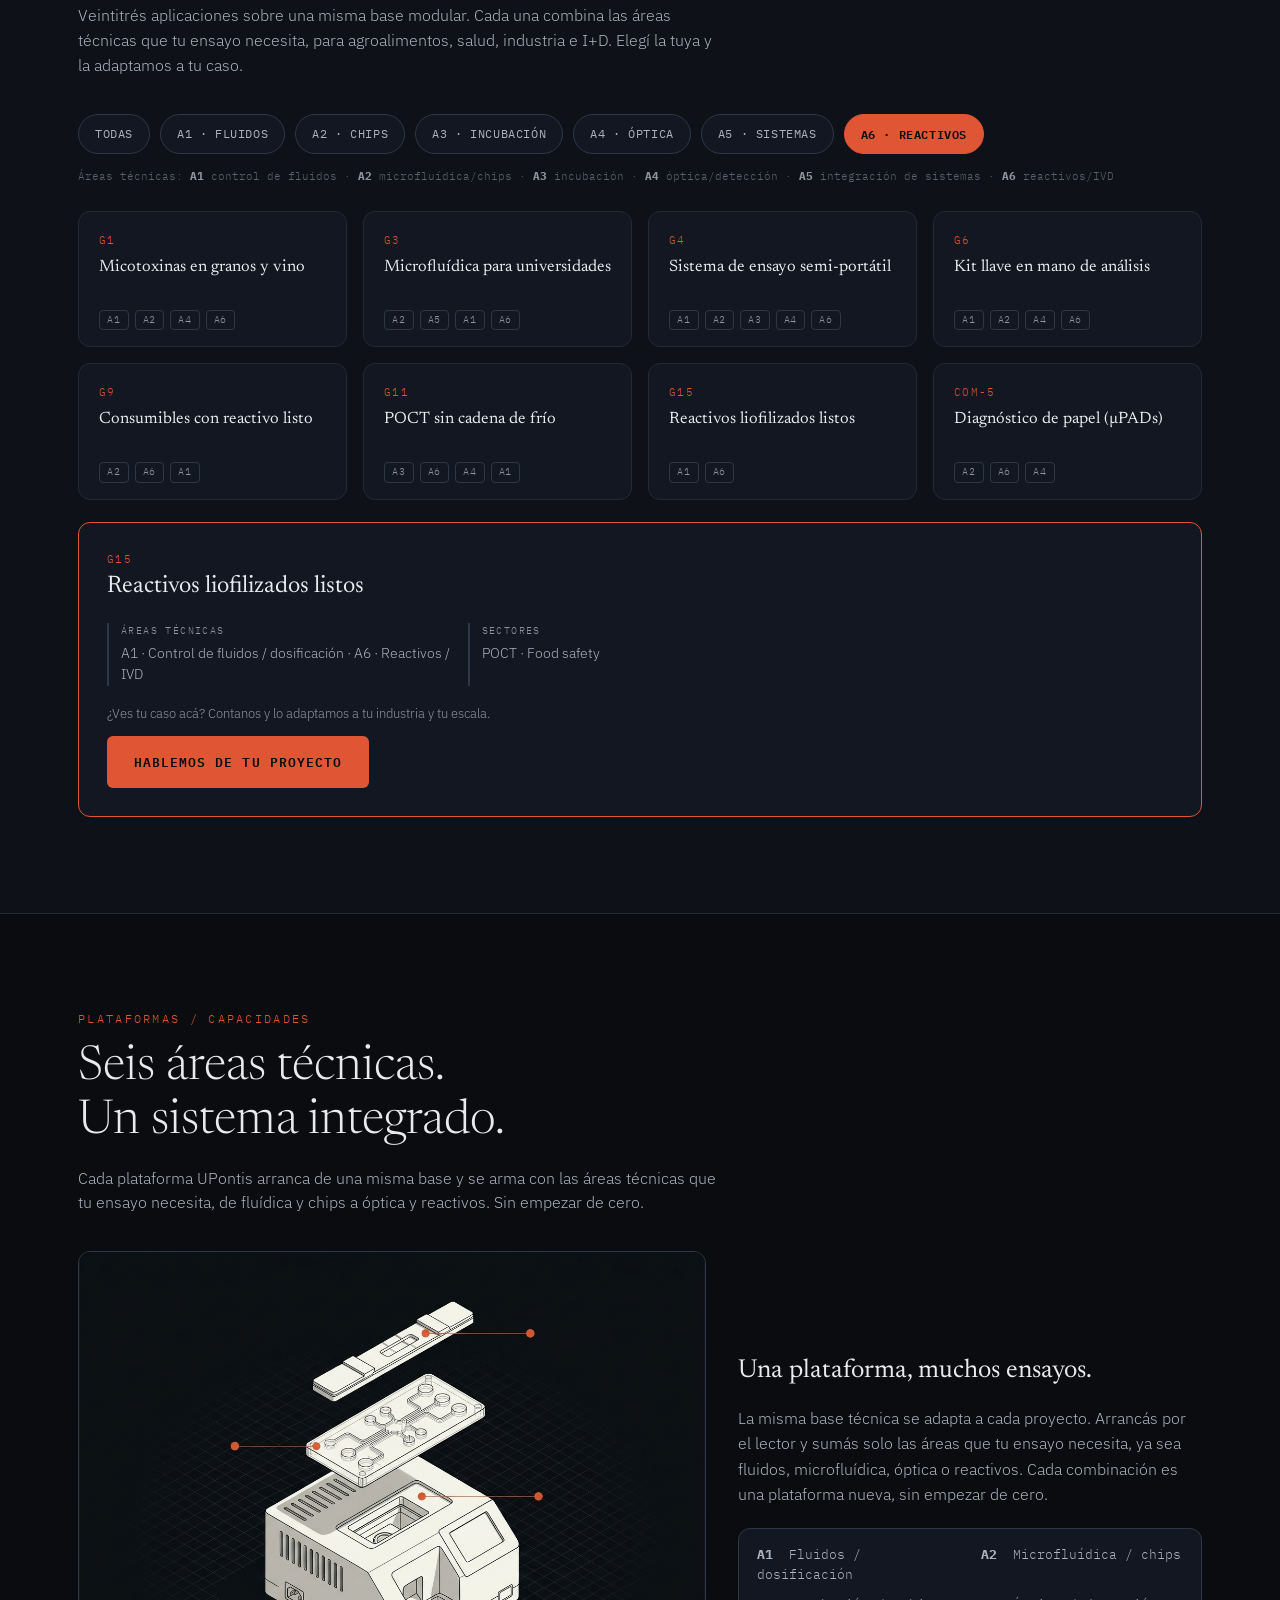
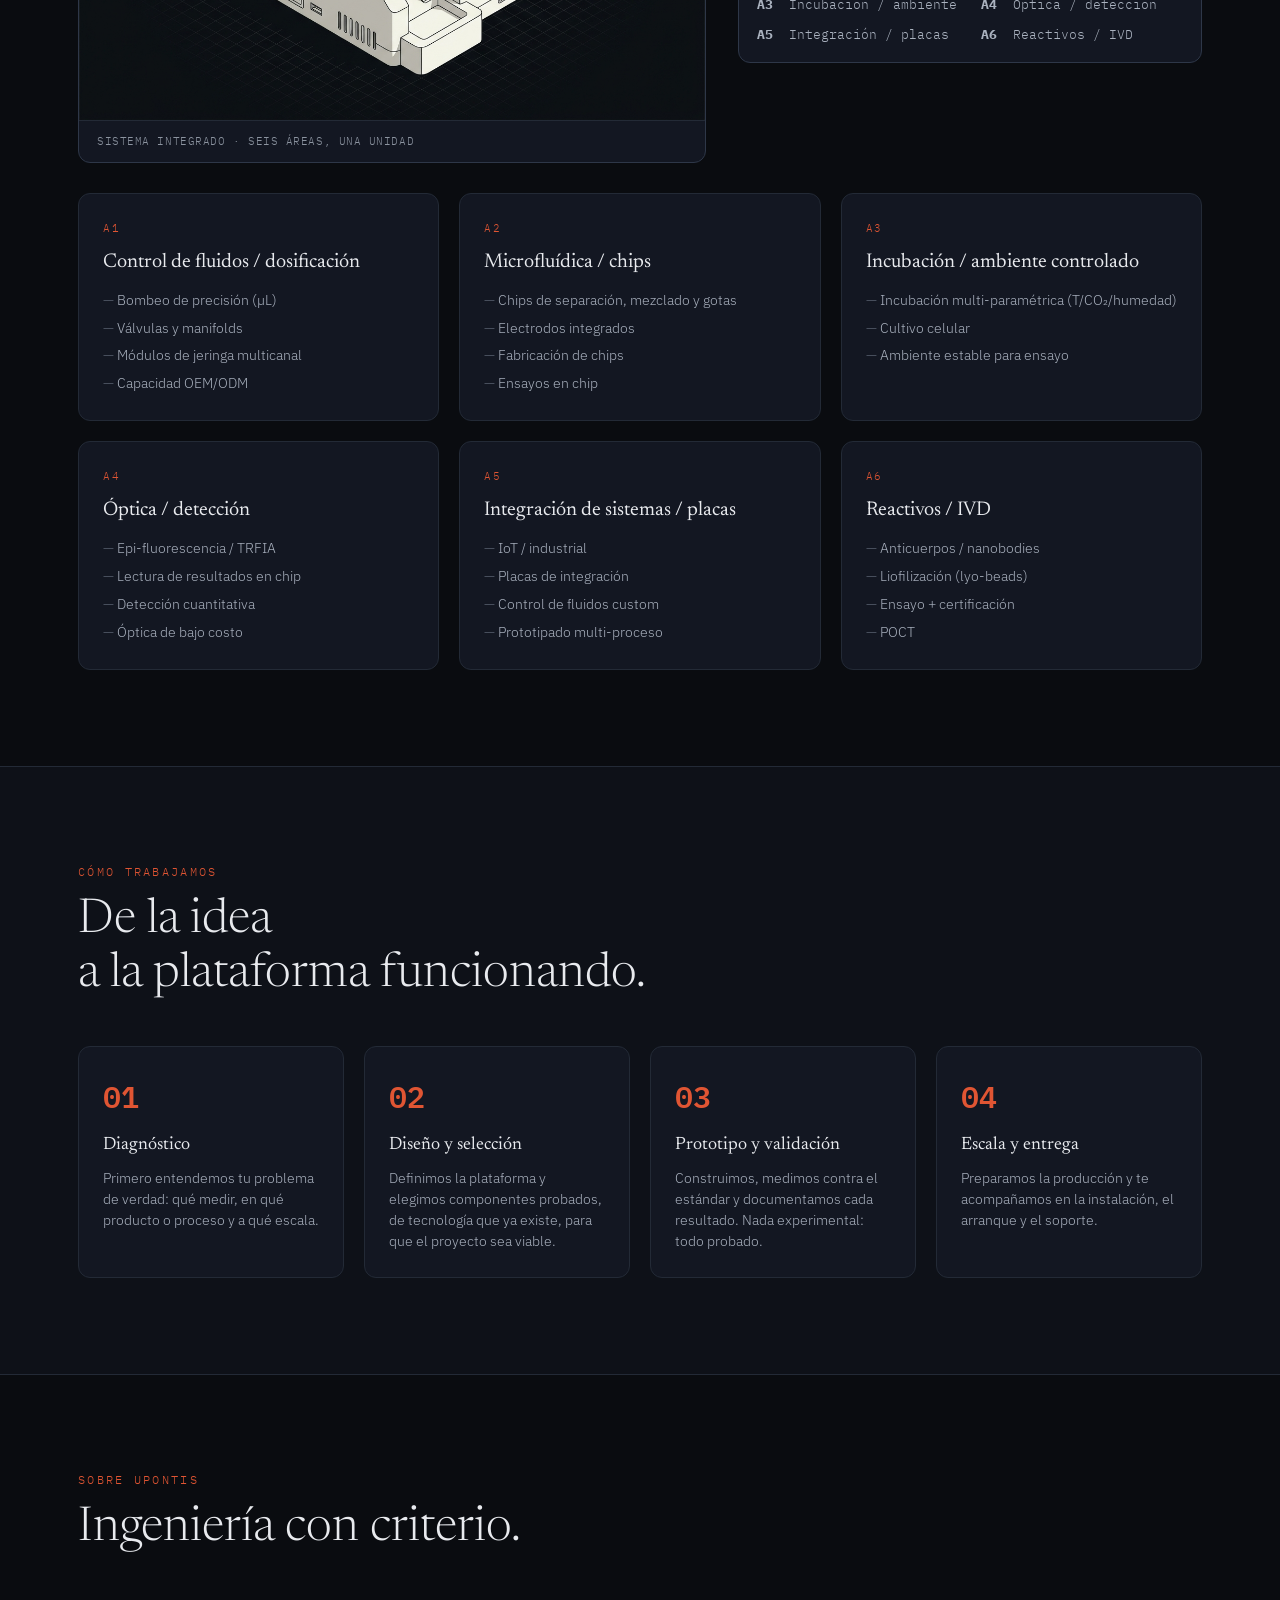
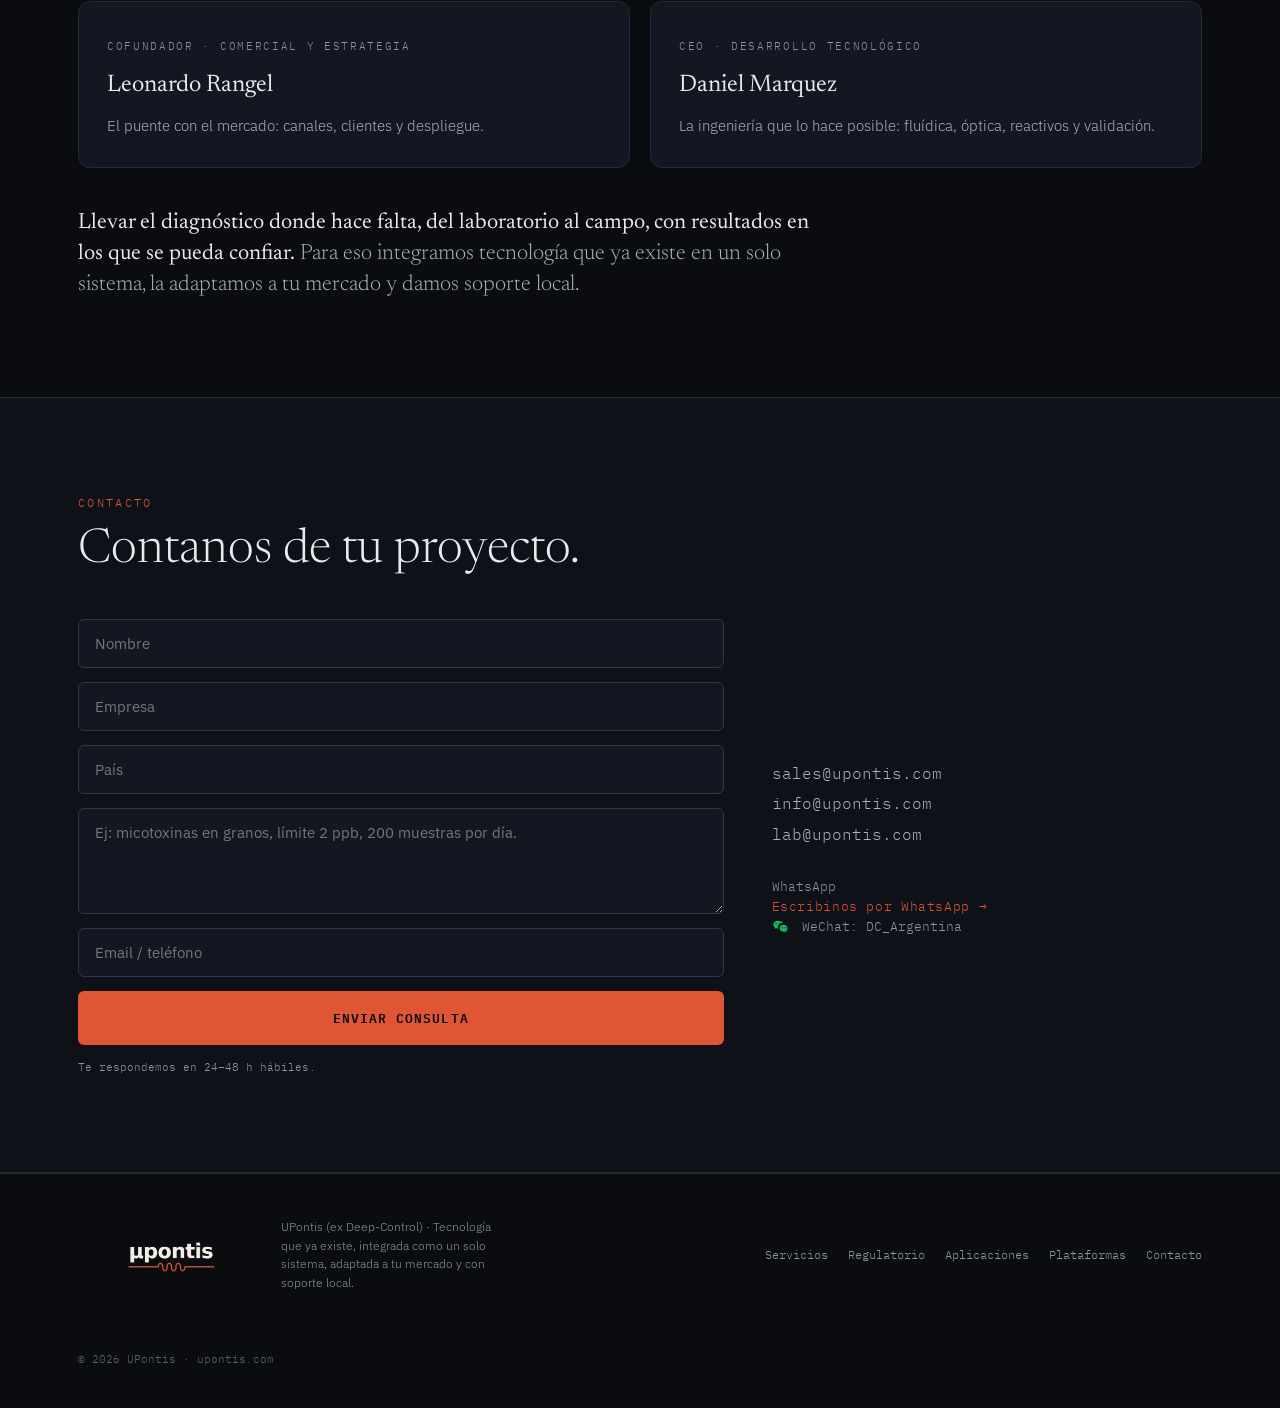
==== commit 678d3f40: "Sitio v2 R6: fixes Dominus — render hero limpio sin textos ilegibles, logo oficial μpontis (nav+foot" ====
--- a/deploy/index.html
+++ b/deploy/index.html
@@ -40,7 +40,7 @@
 
 <!-- ═══════════ NAV ═══════════ -->
 <header class="nav" id="nav">
-  <a class="nav-logo" href="#contenido"><img src="assets/img/logo-claro.png" alt="UPontis"></a>
+  <a class="nav-logo" href="#contenido"><img src="assets/img/logo-upontis-claro.png" alt="UPontis"></a>
   <nav class="nav-links" aria-label="Principal">
     <a href="#servicios">Servicios</a>
     <a href="#regulatorio">Regulatorio</a>
@@ -226,13 +226,13 @@
     <h2 class="sec-title">Pensadas para tu industria.</h2>
     <p class="sub">Veintitrés aplicaciones sobre una misma base modular. Cada una combina las áreas técnicas que tu ensayo necesita, para agroalimentos, salud, industria e I+D. Elegí la tuya y la adaptamos a tu caso.</p>
     <div class="filters" id="filtros" role="group" aria-label="Filtrar por área técnica">
-      <button class="f-chip active" data-area="TODAS">TODAS</button>
+      <button class="f-chip" data-area="TODAS">TODAS</button>
       <button class="f-chip" data-area="A1">A1 · FLUIDOS</button>
       <button class="f-chip" data-area="A2">A2 · CHIPS</button>
       <button class="f-chip" data-area="A3">A3 · INCUBACIÓN</button>
       <button class="f-chip" data-area="A4">A4 · ÓPTICA</button>
       <button class="f-chip" data-area="A5">A5 · SISTEMAS</button>
-      <button class="f-chip" data-area="A6">A6 · REACTIVOS</button>
+      <button class="f-chip active" data-area="A6">A6 · REACTIVOS</button>
     </div>
     <div class="f-leg" id="leg-areas">Áreas técnicas: <strong>A1</strong> control de fluidos · <strong>A2</strong> microfluídica/chips · <strong>A3</strong> incubación · <strong>A4</strong> óptica/detección · <strong>A5</strong> integración de sistemas · <strong>A6</strong> reactivos/IVD</div>
     <div class="apps-grid" id="apps">
@@ -352,7 +352,7 @@
   <div class="wrap">
     <div class="foot-grid">
       <div class="foot-brand">
-        <img src="assets/img/logo-claro.png" alt="UPontis">
+        <img src="assets/img/logo-upontis-claro.png" alt="UPontis">
         <p>UPontis (ex Deep-Control) · Tecnología que ya existe, integrada como un solo sistema, adaptada a tu mercado y con soporte local.</p>
       </div>
       <div class="foot-links">
--- a/deploy/assets/css/style.css
+++ b/deploy/assets/css/style.css
@@ -349,12 +349,18 @@
 @media (max-width:720px){
   .nav-links,.nav-cta{display:none}
   .nav-burger{display:block; margin-left:auto}
+  .nav-links.nav-open,.nav-cta.nav-open{display:flex; flex-direction:column; align-items:flex-start; gap:14px; position:fixed; top:64px; right:16px; left:16px; background:rgba(10,12,16,.97); border:1px solid rgba(224,85,51,.35); border-radius:14px; padding:20px; z-index:120; box-shadow:0 18px 50px rgba(0,0,0,.6); backdrop-filter:blur(10px)}
+  .nav-links.nav-open a{font-size:15px; padding:4px 0}
+  .nav-cta.nav-open{margin-left:0; margin-top:4px; width:auto}
   .cards3,.cards4,.reg-grid,.caps,.steps,.team{grid-template-columns:1fr}
   .hero{padding:56px 20px 50px}
   .hero-facts{gap:26px; display:grid; grid-template-columns:repeat(3,1fr)}
   .hero-facts li{flex-direction:column; align-items:flex-start; gap:4px}
-  .hero-under{grid-template-columns:1fr}
-  .hero-panel{position:static; margin-top:4px}
+  .hero-visual{max-width:420px; margin:0 auto}
+  .hero-strip{display:block; width:100%; max-width:380px; height:auto; margin:0 auto; border-radius:var(--r); box-shadow:0 18px 50px -20px rgba(0,0,0,.7)}
+  .hero-under{grid-template-columns:1fr; margin-top:20px; justify-items:center; text-align:center}
+  .hero-legend{justify-content:center}
+  .hero-panel{position:static; margin-top:18px; width:100%; max-width:380px; min-width:0}
   .sec{padding:70px 0}
   .foot-grid{gap:20px}
   .foot-brand{flex-direction:column; align-items:flex-start; gap:6px}
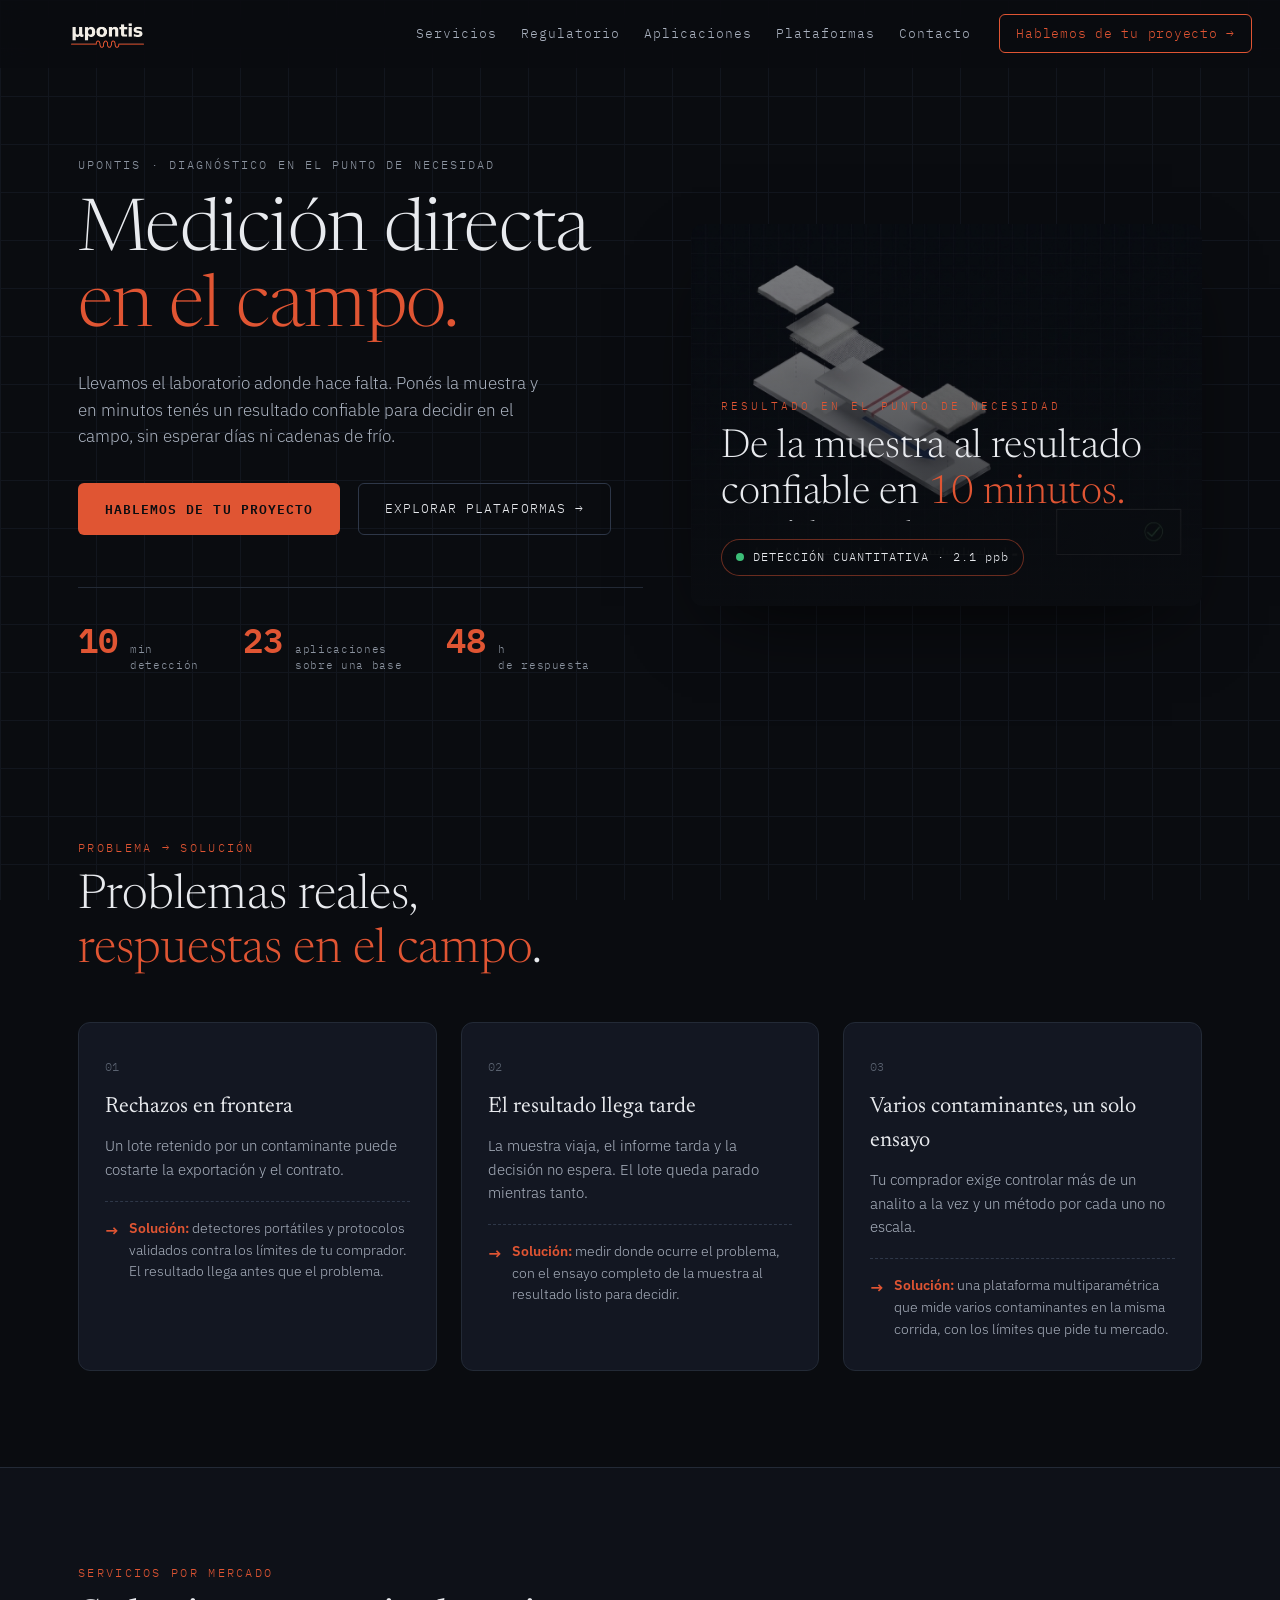
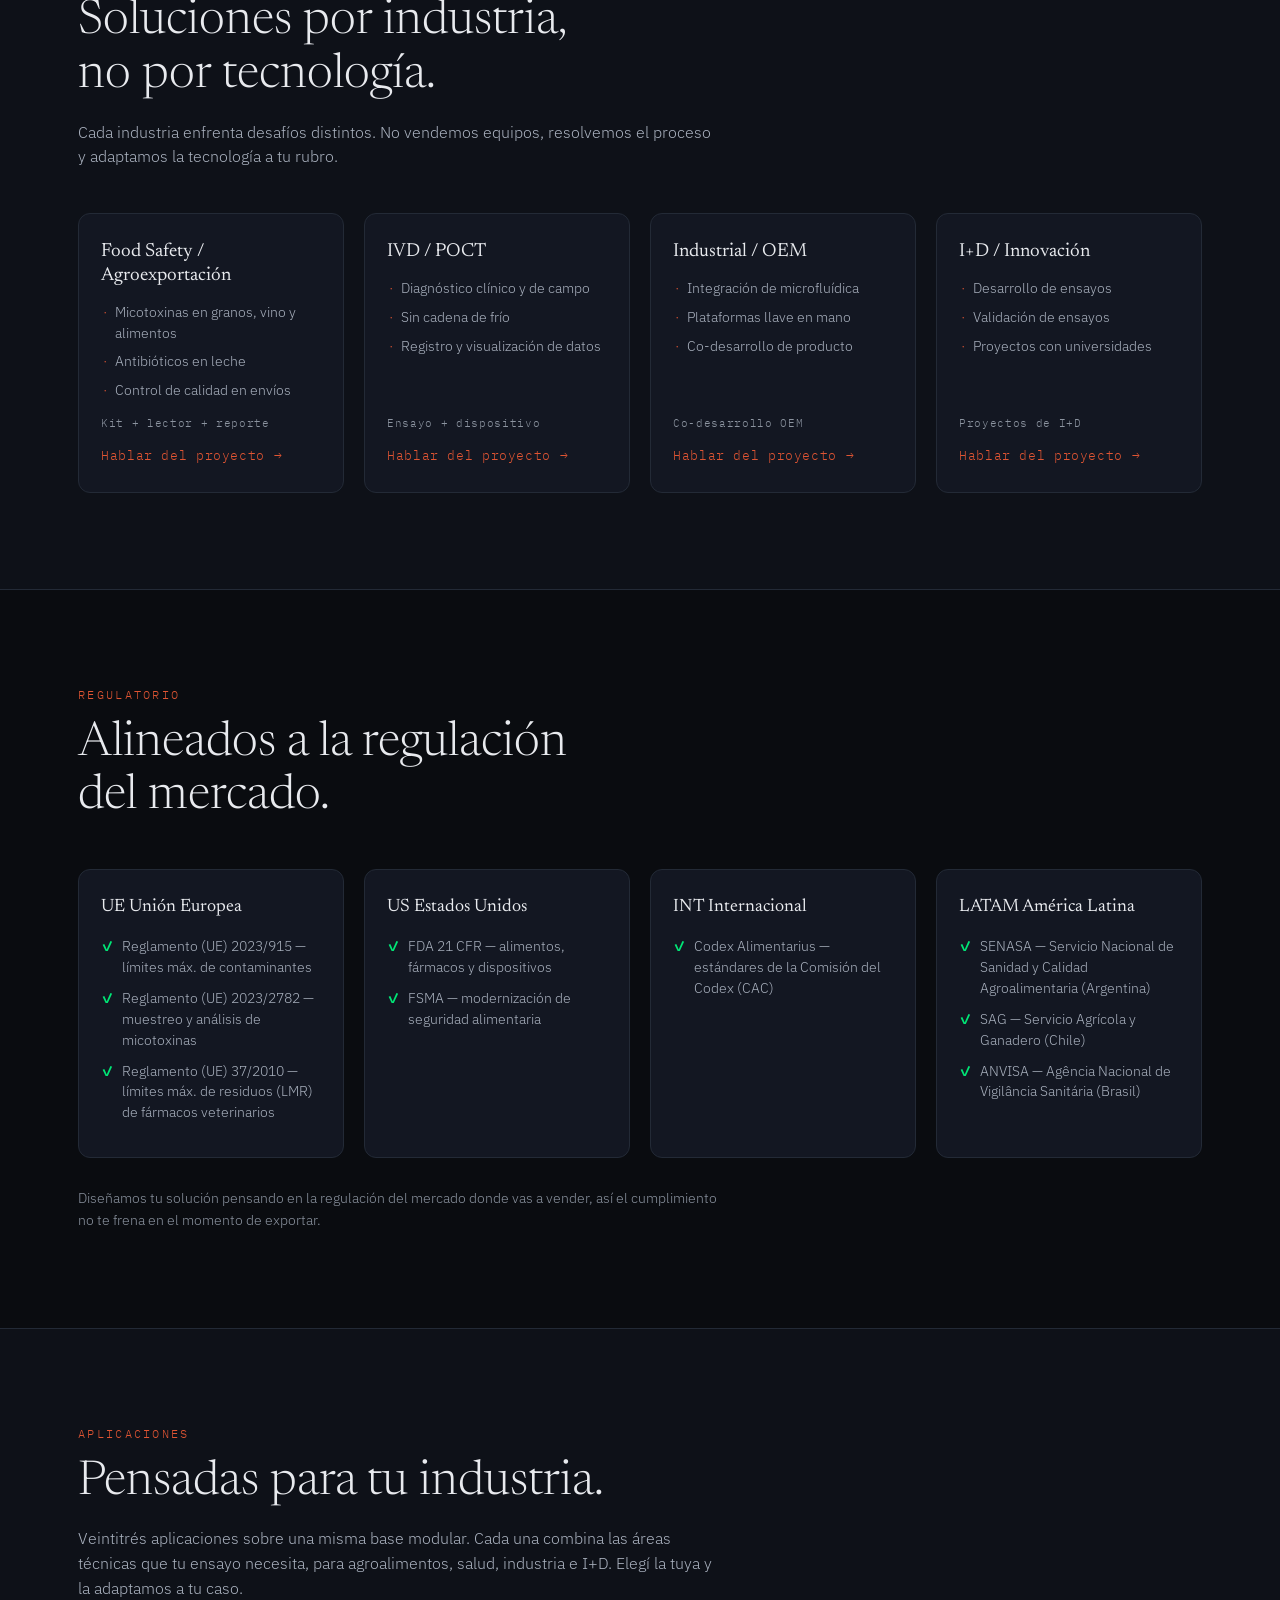
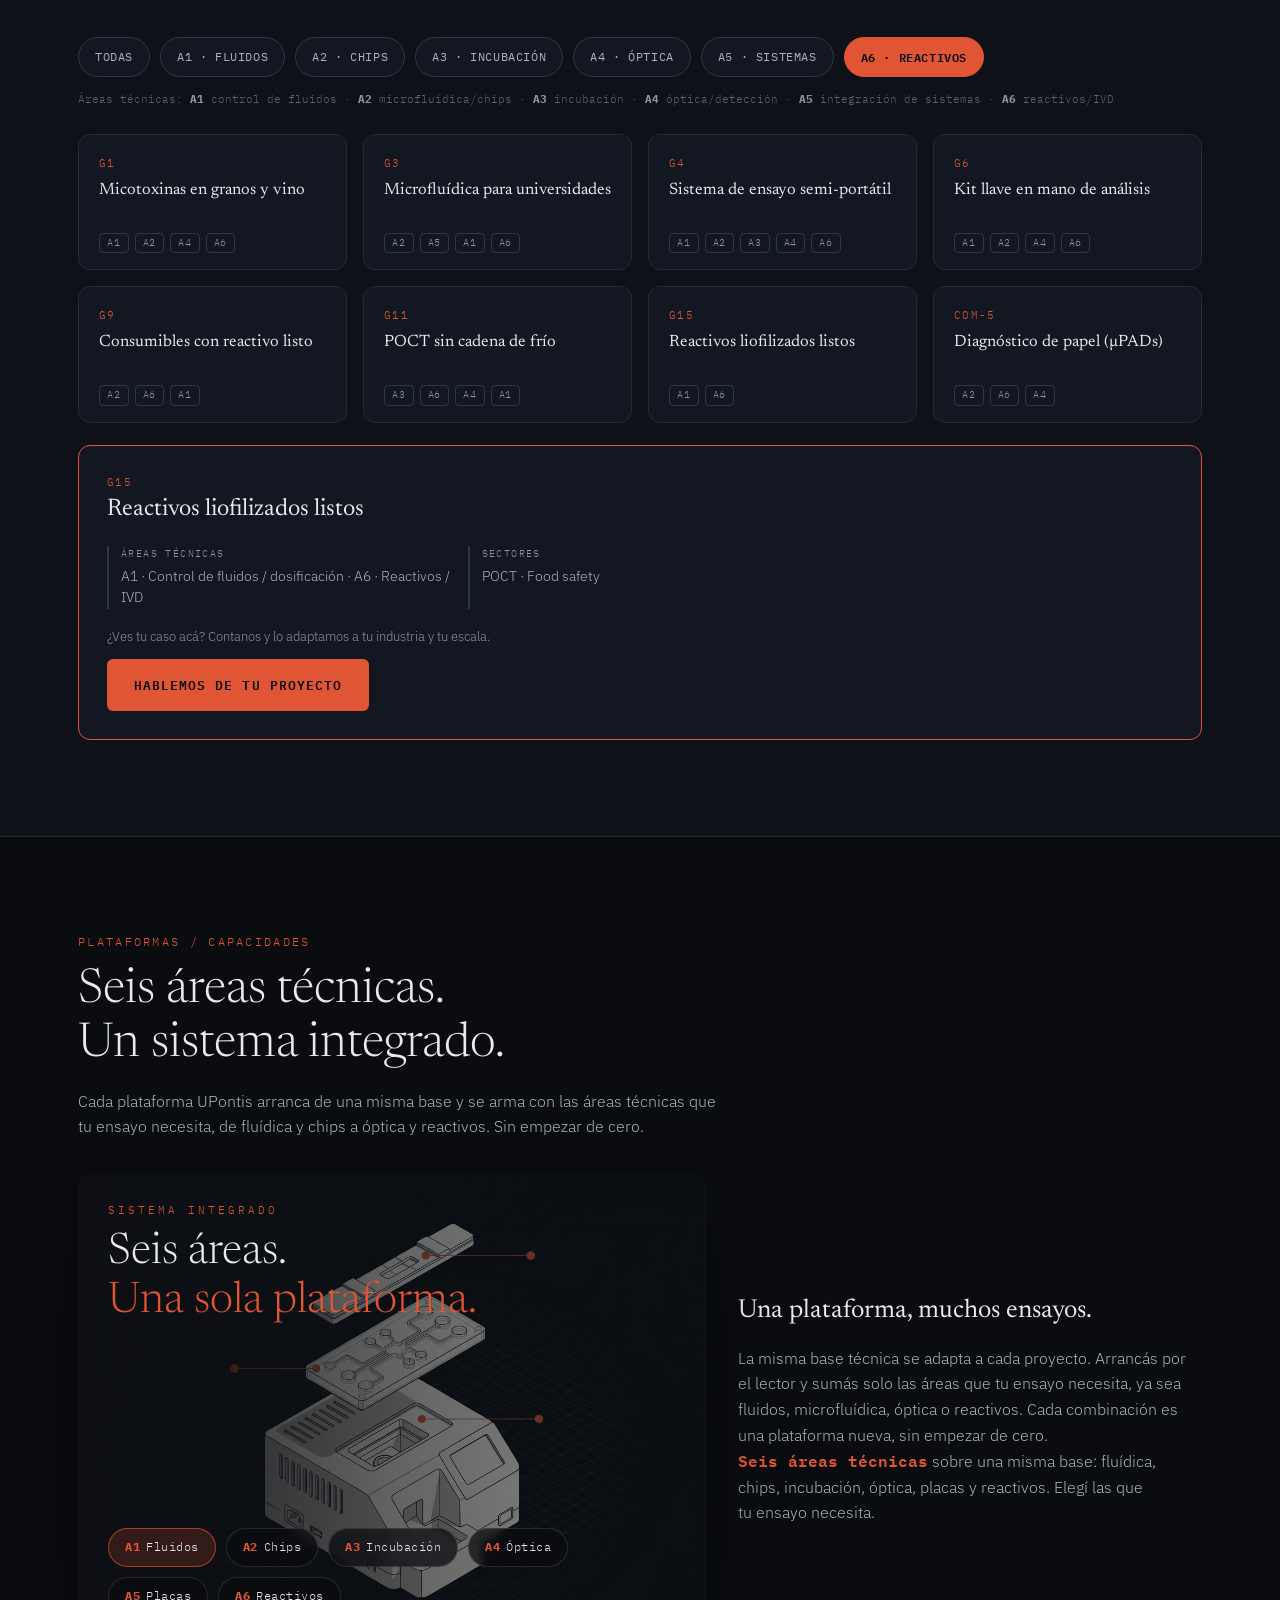
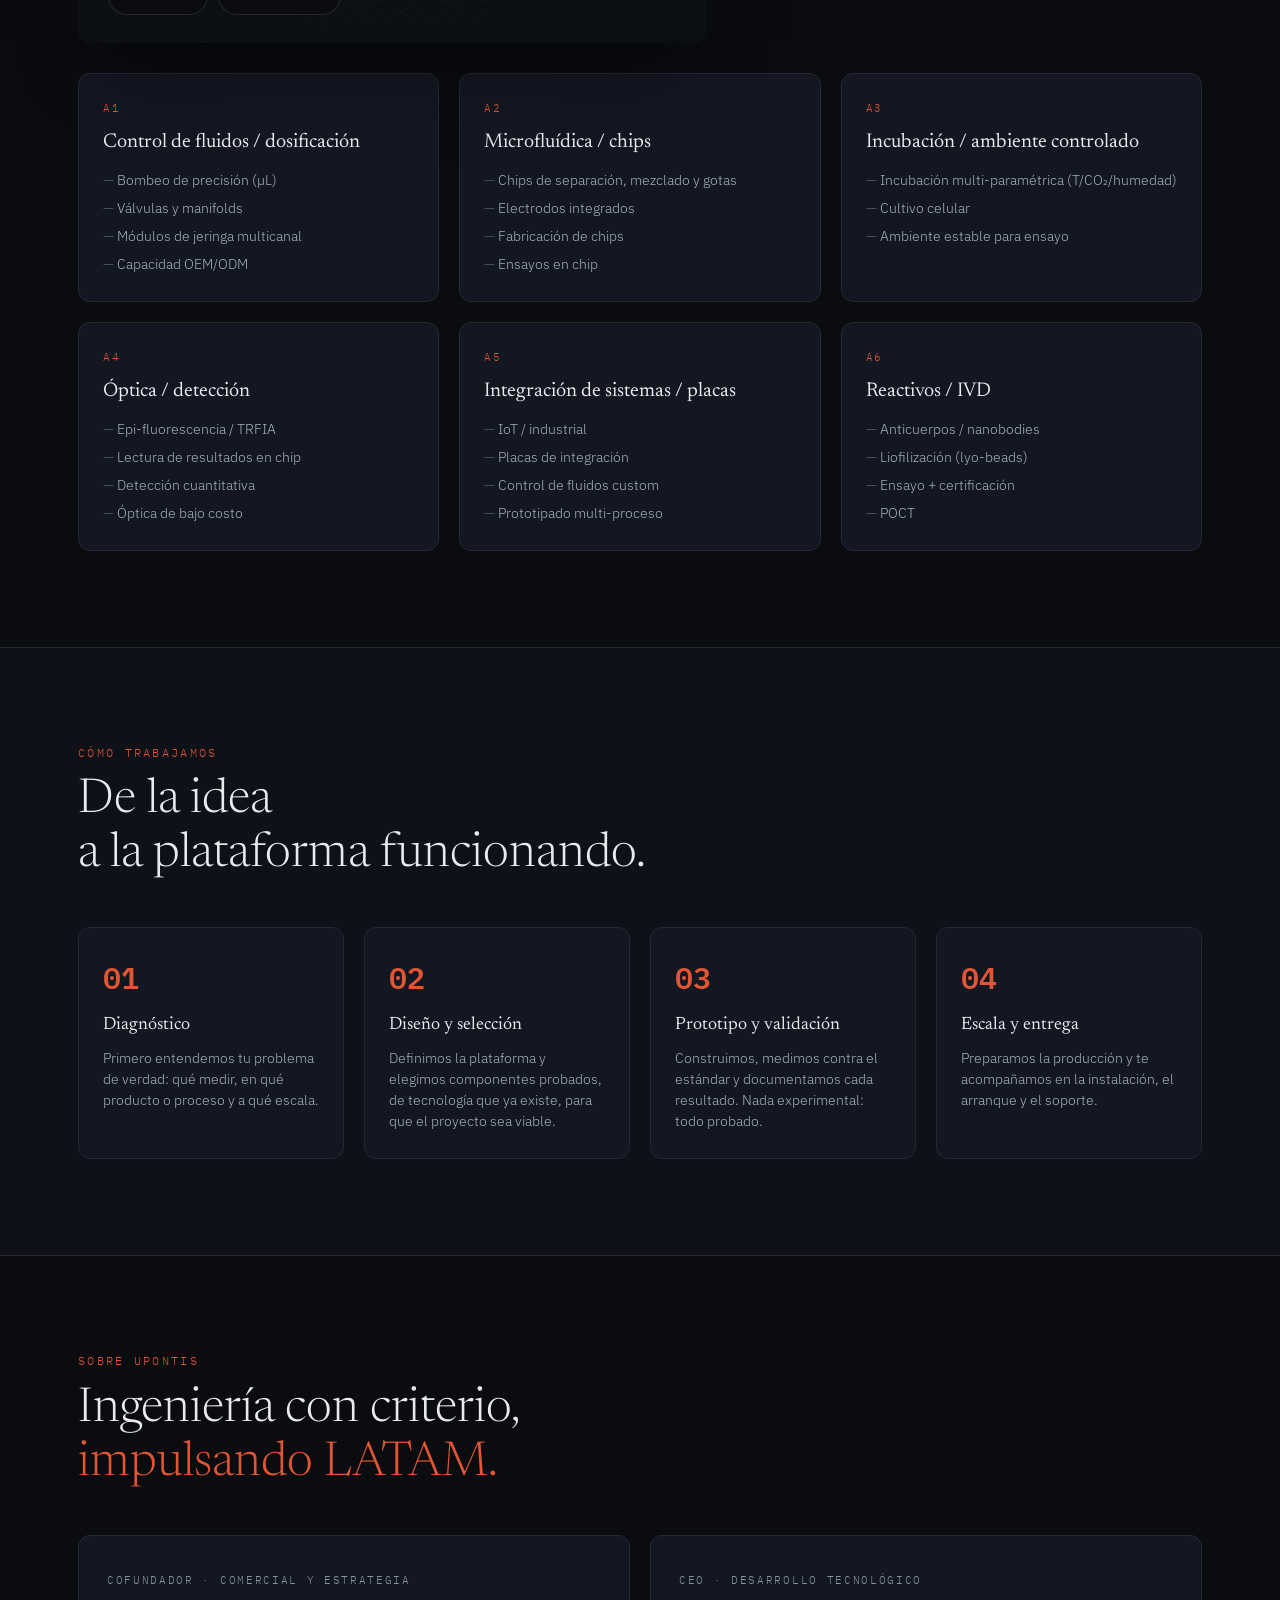
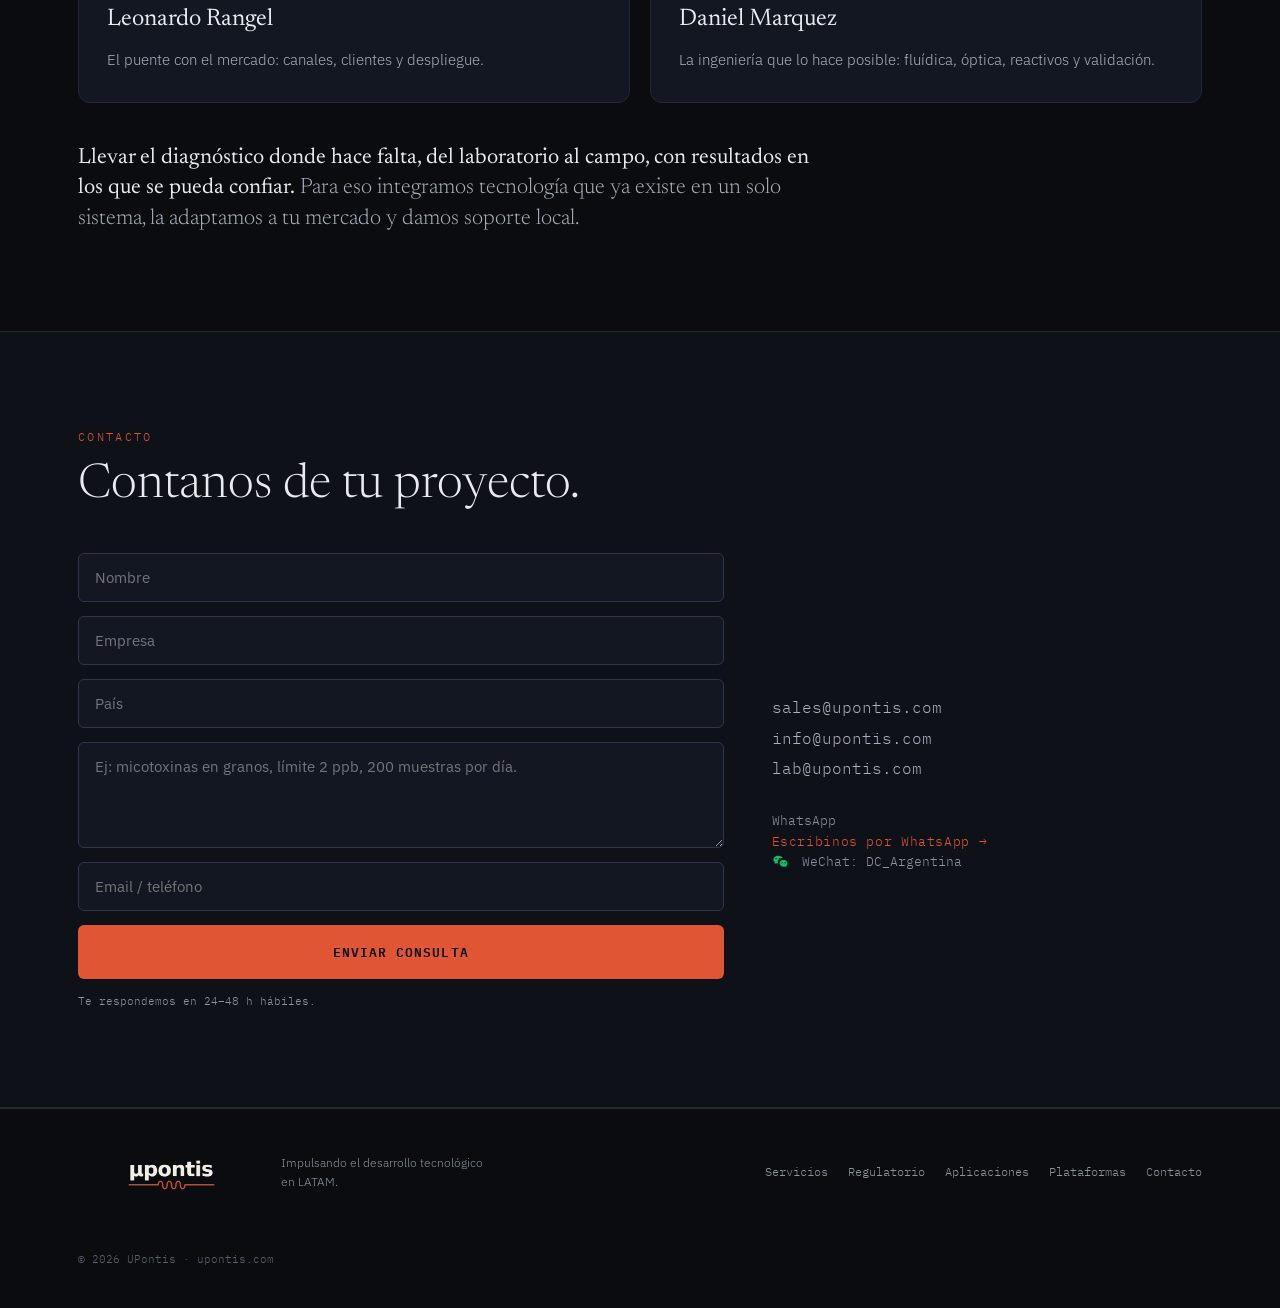
==== commit 82e1fa14: "Sitio v2 R7: capas sobre renders (prototipo 17-11 aprobado para eval) — hero = render de fondo + car" ====
--- a/deploy/index.html
+++ b/deploy/index.html
@@ -24,7 +24,7 @@
 <meta name="twitter:image" content="https://upontis.com/assets/img/logo.png">
 <!-- JSON-LD -->
 <script type="application/ld+json">
-{"@context":"https://schema.org","@type":"Organization","name":"UPontis","alternateName":"Deep-Control","url":"https://upontis.com/","email":"info@upontis.com","description":"Ingeniería de diagnóstico y microfluídica aplicada: de la muestra al resultado confiable, en el campo."}
+{"@context":"https://schema.org","@type":"Organization","name":"UPontis","url":"https://upontis.com/","email":"info@upontis.com","description":"Ingeniería de diagnóstico y microfluídica aplicada: de la muestra al resultado confiable, en el campo."}
 </script>
 <script type="application/ld+json">
 {"@context":"https://schema.org","@type":"WebSite","name":"UPontis","url":"https://upontis.com/","inLanguage":"es-AR","publisher":{"@type":"Organization","name":"UPontis","url":"https://upontis.com/"}}
@@ -71,21 +71,17 @@
         <li><strong class="num">48</strong><span>h<br>de respuesta</span></li>
       </ul>
     </div>
-    <div class="hero-visual">
-      <img src="assets/img/plataforma-core.jpg" alt="Tira de ensayo lateral flow isométrica con despiece de capas: medición directa en el campo con resultado cuantitativo" class="hero-strip">
-      <div class="hero-under">
-        <ul class="hero-legend">
-          <li><span class="lg-dot"></span>1 · LECTOR</li>
-          <li><span class="lg-dot"></span>2 · + CHIP</li>
-          <li><span class="lg-dot"></span>3 · + REACTIVOS</li>
-        </ul>
-        <div class="hero-panel">
-          <div class="hp-flag"></div>
-          <p class="hp-label">RESULTADO</p>
-          <p class="hp-analyte">MICOTOXINA</p>
-          <p class="hp-value">2.1 <span>ppb</span></p>
-          <p class="hp-mrl">MRL EU 2023/915: 2.0 ppb · DETECCIÓN CUANTITATIVA</p>
-        </div>
+    <div class="hero-visual hero-stage">
+      <img src="assets/img/plataforma-core.jpg" alt="Tira de ensayo lateral flow isométrica con despiece de capas: medición directa en el campo con resultado cuantitativo" class="hero-stage-bg">
+      <div class="hero-stage-grad"></div>
+      <div class="hero-stage-txt">
+        <div class="stage-k">RESULTADO EN EL PUNTO DE NECESIDAD</div>
+        <div class="stage-msg">
+          <span class="m">De la muestra al resultado<br>confiable en <em>10 minutos.</em></span>
+          <span class="m">Decidí en el campo,<br>no cuando el lote <em>ya paró.</em></span>
+          <span class="m">Micotoxinas, antibióticos<br>y POCT en <em>una sola plataforma.</em></span>
+        </div>
+        <span class="stage-tag"><i></i>DETECCIÓN CUANTITATIVA · 2.1 ppb</span>
       </div>
     </div>
   </div>
@@ -254,21 +250,28 @@
     <h2 class="sec-title">Seis áreas técnicas.<br>Un sistema integrado.</h2>
     <p class="sub">Cada plataforma UPontis arranca de una misma base y se arma con las áreas técnicas que tu ensayo necesita, de fluídica y chips a óptica y reactivos. Sin empezar de cero.</p>
     <div class="plat-show reveal">
-      <figure class="plat-fig">
-        <img src="assets/img/plataforma-sistema-integrado.jpg" alt="Plataforma UPontis: sistema integrado en despiece, lector con chip microfluídico y tira de ensayo ensamblados en una unidad">
-        <figcaption>SISTEMA INTEGRADO · SEIS ÁREAS, UNA UNIDAD</figcaption>
-      </figure>
+      <div class="plat-stage">
+        <img src="assets/img/plataforma-sistema-integrado.jpg" alt="Plataforma UPontis: sistema integrado en despiece, lector con chip microfluídico y tira de ensayo ensamblados en una unidad" class="plat-stage-bg">
+        <div class="plat-grad"></div>
+        <div class="plat-overlay">
+          <div>
+            <div class="plat-k">SISTEMA INTEGRADO</div>
+            <div class="plat-title">Seis áreas.<br><em>Una sola plataforma.</em></div>
+          </div>
+          <div class="plat-chips">
+            <span class="c hot"><b>A1</b>Fluidos</span>
+            <span class="c"><b>A2</b>Chips</span>
+            <span class="c"><b>A3</b>Incubación</span>
+            <span class="c"><b>A4</b>Óptica</span>
+            <span class="c"><b>A5</b>Placas</span>
+            <span class="c"><b>A6</b>Reactivos</span>
+          </div>
+        </div>
+      </div>
       <div class="plat-info">
         <h3>Una plataforma, muchos ensayos.</h3>
         <p>La misma base técnica se adapta a cada proyecto. Arrancás por el lector y sumás solo las áreas que tu ensayo necesita, ya sea fluidos, microfluídica, óptica o reactivos. Cada combinación es una plataforma nueva, sin empezar de cero.</p>
-        <ul class="plat-areas">
-          <li><strong>A1</strong> Fluidos / dosificación</li>
-          <li><strong>A2</strong> Microfluídica / chips</li>
-          <li><strong>A3</strong> Incubación / ambiente</li>
-          <li><strong>A4</strong> Óptica / detección</li>
-          <li><strong>A5</strong> Integración / placas</li>
-          <li><strong>A6</strong> Reactivos / IVD</li>
-        </ul>
+        <p class="plat-nota"><strong>Seis áreas técnicas</strong> sobre una misma base: fluídica, chips, incubación, óptica, placas y reactivos. Elegí las que tu ensayo necesita.</p>
       </div>
     </div>
     <div class="caps" id="caps">
@@ -300,7 +303,7 @@
 <section class="sec" id="sobre">
   <div class="wrap">
     <p class="sec-kicker">SOBRE UPONTIS</p>
-    <h2 class="sec-title">Ingeniería con criterio.</h2>
+    <h2 class="sec-title">Ingeniería con criterio,<br><em>impulsando LATAM.</em></h2>
     <div class="team">
       <article class="member">
         <span class="m-role">COFUNDADOR · COMERCIAL Y ESTRATEGIA</span>
@@ -323,7 +326,11 @@
     <p class="sec-kicker">CONTACTO</p>
     <h2 class="sec-title">Contanos de tu proyecto.</h2>
     <div class="contact-grid">
-      <form class="form" id="formContacto" action="mailto:contacto@upontis.com" method="post" enctype="text/plain">
+      <form class="form" id="formContacto" action="https://formsubmit.co/contacto@upontis.com" method="POST">
+        <input type="hidden" name="_subject" value="Nuevo mensaje desde upontis.com">
+        <input type="hidden" name="_template" value="table">
+        <input type="hidden" name="_captcha" value="false">
+        <input type="hidden" name="_next" value="https://upontis.com/gracias.html">
         <label class="sr-only" for="f-nombre">Nombre</label>
         <input type="text" id="f-nombre" name="nombre" placeholder="Nombre" required autocomplete="name">
         <label class="sr-only" for="f-empresa">Empresa</label>
@@ -353,7 +360,7 @@
     <div class="foot-grid">
       <div class="foot-brand">
         <img src="assets/img/logo-upontis-claro.png" alt="UPontis">
-        <p>UPontis (ex Deep-Control) · Tecnología que ya existe, integrada como un solo sistema, adaptada a tu mercado y con soporte local.</p>
+        <p>Impulsando el desarrollo tecnológico en LATAM.</p>
       </div>
       <div class="foot-links">
         <a href="#servicios">Servicios</a>
--- a/deploy/assets/css/style.css
+++ b/deploy/assets/css/style.css
@@ -332,6 +332,51 @@
 .foot-links a{color:var(--dim); transition:color .25s}
 .foot-links a:hover{color:var(--orange)}
 .foot-copy{font-family:var(--mono); font-size:11px; color:var(--dim2); width:100%; margin-top:26px}
+
+/* ═══════════ CAPAS SOBRE RENDERS (prototipo en evaluación) ═══════════ */
+.hero-stage{position:relative;overflow:hidden;border-radius:var(--r-lg);background:#0D0F14;box-shadow:0 30px 80px -30px rgba(0,0,0,.8)}
+.hero-stage-bg{display:block;width:100%;height:auto;opacity:.55}
+.hero-stage-grad{position:absolute;inset:0;background:linear-gradient(180deg,rgba(10,12,16,0) 0%,rgba(10,12,16,.35) 55%,rgba(10,12,16,.92) 100%)}
+.hero-stage-txt{position:absolute;left:0;right:0;bottom:0;padding:26px 30px 30px}
+.stage-k{font-family:var(--mono);font-size:11px;letter-spacing:3px;color:var(--orange);text-transform:uppercase;margin-bottom:10px}
+.stage-msg{font-family:var(--serif);font-size:clamp(24px,3.4vw,40px);font-weight:300;line-height:1.15;height:2.4em;overflow:hidden;color:var(--bone)}
+.stage-msg .m{display:block;animation:capRot 9s infinite}
+.stage-msg .m:nth-child(2){animation-delay:3s}
+.stage-msg .m:nth-child(3){animation-delay:6s}
+@keyframes capRot{
+  0%{transform:translateY(0);opacity:1}
+  8%{transform:translateY(0);opacity:1}
+  33%{transform:translateY(-2.4em);opacity:1}
+  42%{transform:translateY(-2.4em)}
+  66%{transform:translateY(-4.8em);opacity:1}
+  75%{transform:translateY(-4.8em)}
+  100%{transform:translateY(-4.8em)}
+}
+.stage-msg em{color:var(--orange);font-style:normal}
+.stage-tag{display:inline-flex;align-items:center;margin-top:18px;font-family:var(--mono);font-size:12px;letter-spacing:1px;padding:8px 14px;border:1px solid rgba(224,85,51,.45);border-radius:999px;color:var(--bone);background:rgba(10,12,16,.35)}
+.stage-tag i{width:8px;height:8px;border-radius:50%;background:#3CBE78;display:inline-block;margin-right:9px;flex:none}
+.plat-stage{position:relative;overflow:hidden;border-radius:var(--r-lg);background:#0D0F14;box-shadow:0 30px 80px -30px rgba(0,0,0,.8)}
+.plat-stage-bg{display:block;width:100%;height:auto;opacity:.62}
+.plat-grad{position:absolute;inset:0;background:linear-gradient(90deg,rgba(13,15,20,.9) 0%,rgba(13,15,20,.4) 50%,rgba(13,15,20,.05) 100%)}
+.plat-overlay{position:absolute;top:0;left:0;right:0;bottom:0;padding:28px 30px;display:flex;flex-direction:column;justify-content:space-between}
+.plat-k{font-family:var(--mono);font-size:11px;letter-spacing:3px;color:var(--orange);text-transform:uppercase;margin-bottom:10px}
+.plat-title{font-family:var(--serif);font-size:clamp(26px,3.4vw,44px);font-weight:300;line-height:1.12;max-width:500px;color:var(--bone)}
+.plat-title em{color:var(--orange);font-style:normal}
+.plat-chips{display:flex;flex-wrap:wrap;gap:10px;max-width:560px}
+.plat-chips .c{font-family:var(--mono);font-size:12px;letter-spacing:.5px;padding:9px 16px;border-radius:999px;background:rgba(10,12,16,.72);border:1px solid rgba(255,255,255,.12);color:var(--bone);backdrop-filter:blur(4px)}
+.plat-chips .c b{color:var(--orange);margin-right:6px}
+.plat-chips .c.hot{border-color:rgba(224,85,51,.65);background:rgba(224,85,51,.18)}
+.plat-nota{font-size:13px;color:var(--bone-dim);max-width:420px}
+.plat-nota strong{color:var(--orange);font-family:var(--mono);font-weight:600}
+/* móvil: capas → texto al pie, degradado vertical */
+@media (max-width:720px){
+  .hero-stage-txt{padding:20px 22px 24px}
+  .stage-msg{font-size:24px}
+  .plat-grad{background:linear-gradient(180deg,rgba(13,15,20,0) 0%,rgba(13,15,20,.92) 100%)}
+  .plat-overlay{justify-content:flex-end;gap:16px;padding:20px 22px 24px}
+  .plat-chips{gap:8px}
+  .plat-chips .c{font-size:11px;padding:7px 12px}
+}
 
 /* ─────────── REVEAL (scroll) ─────────── */
 .reveal{opacity:0; transform:translateY(24px); transition:opacity .65s var(--ease), transform .65s var(--ease)}
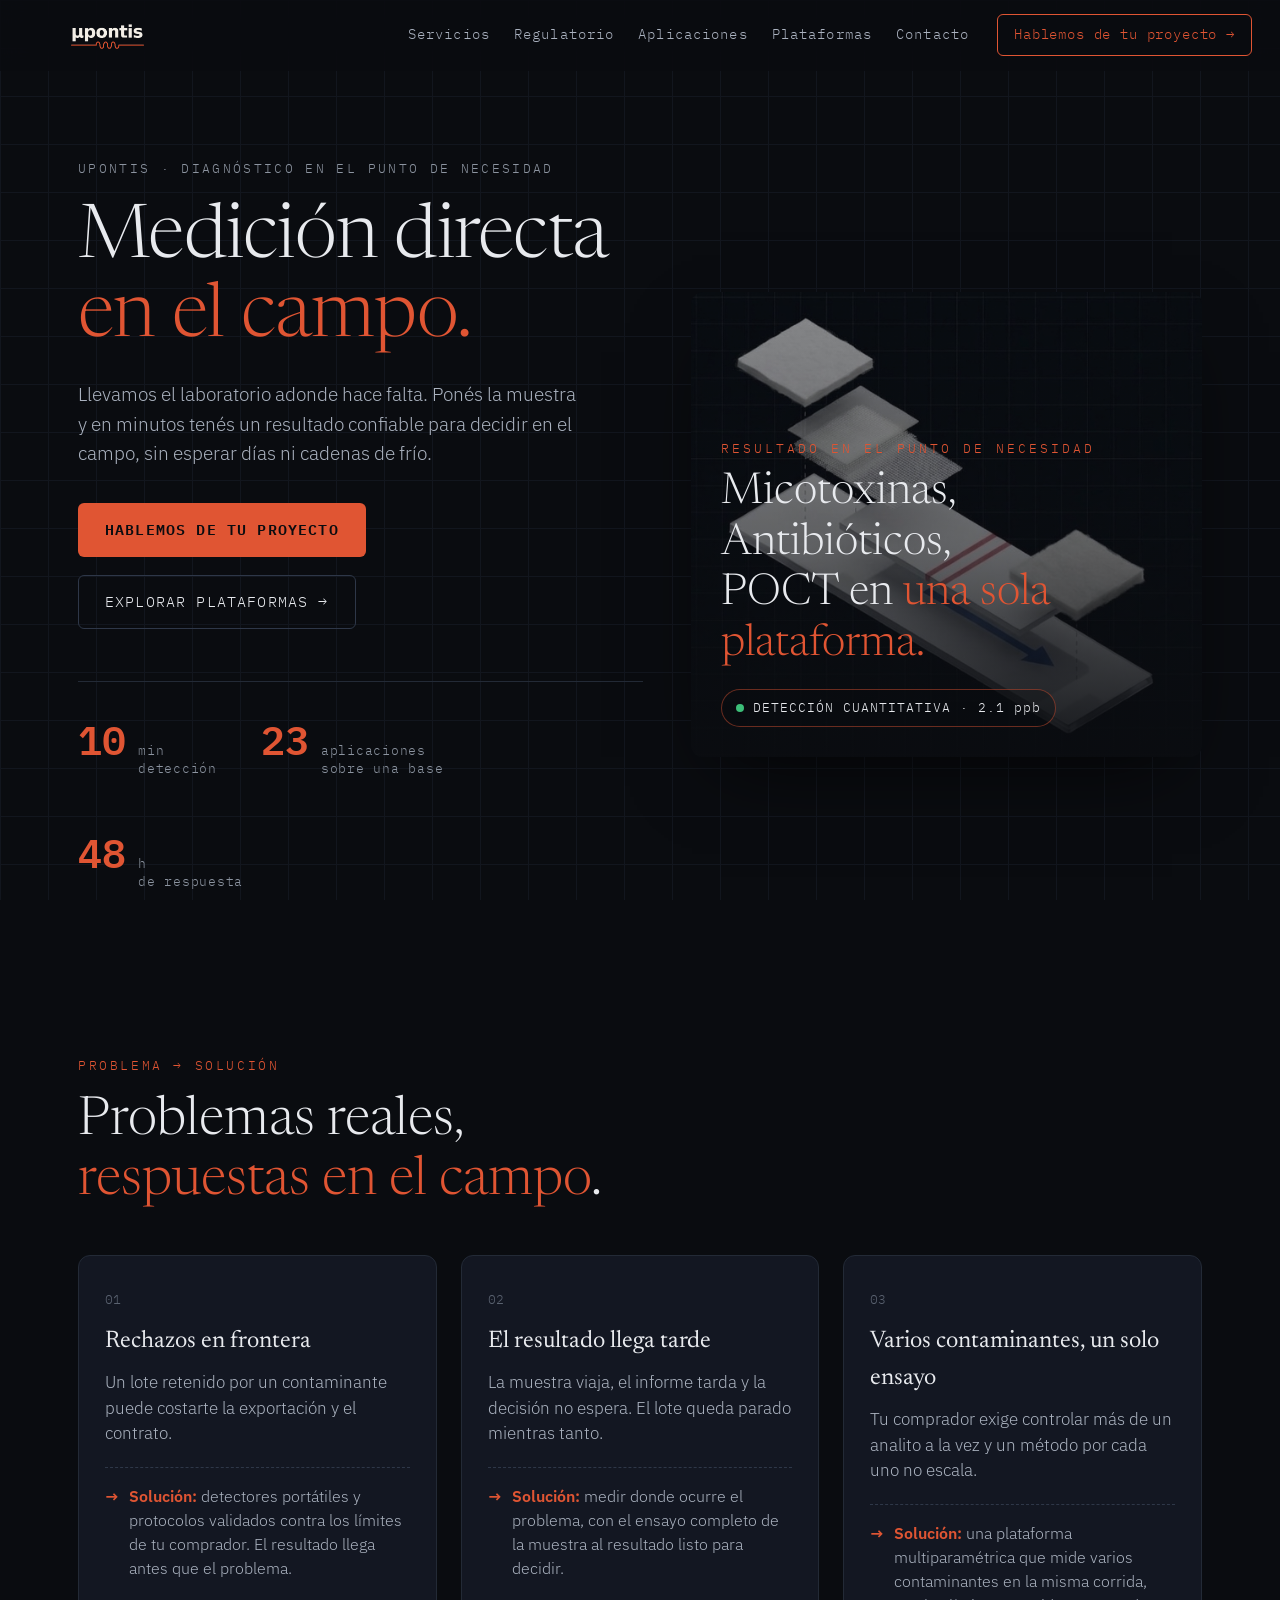
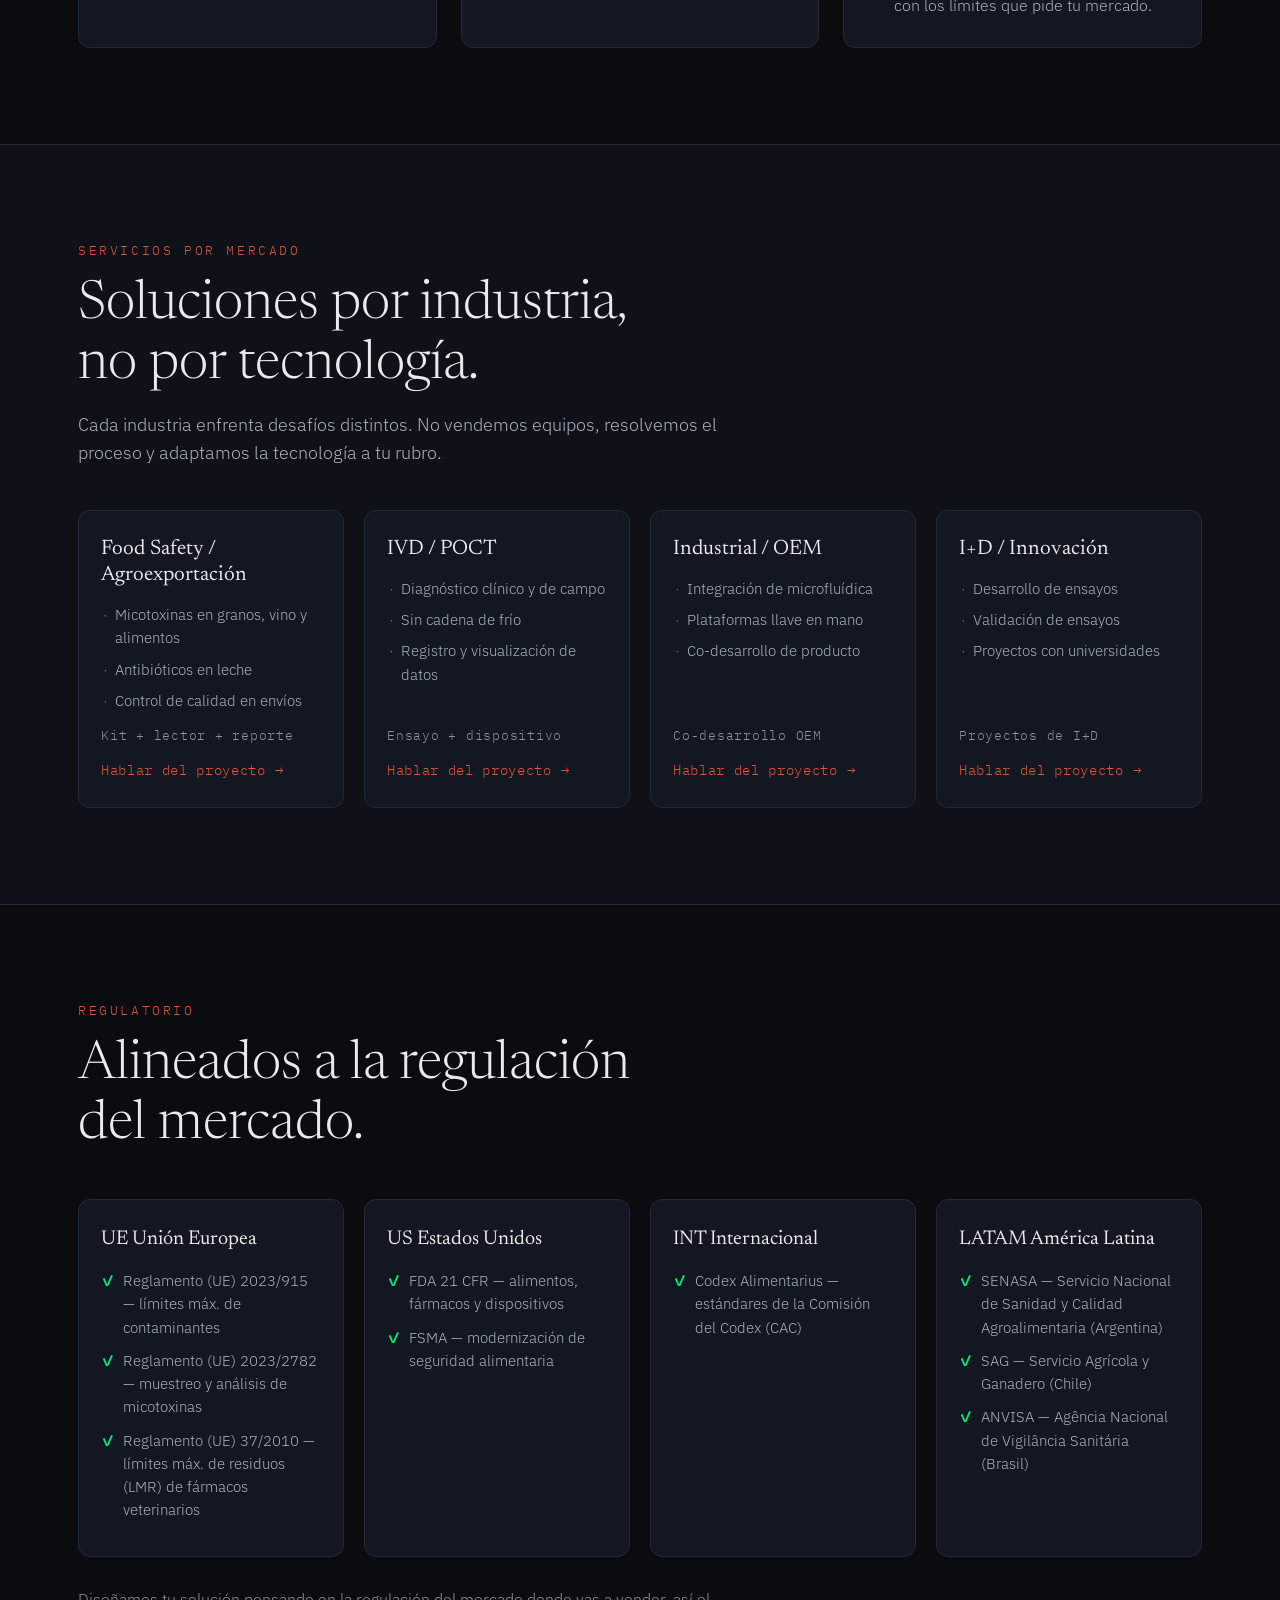
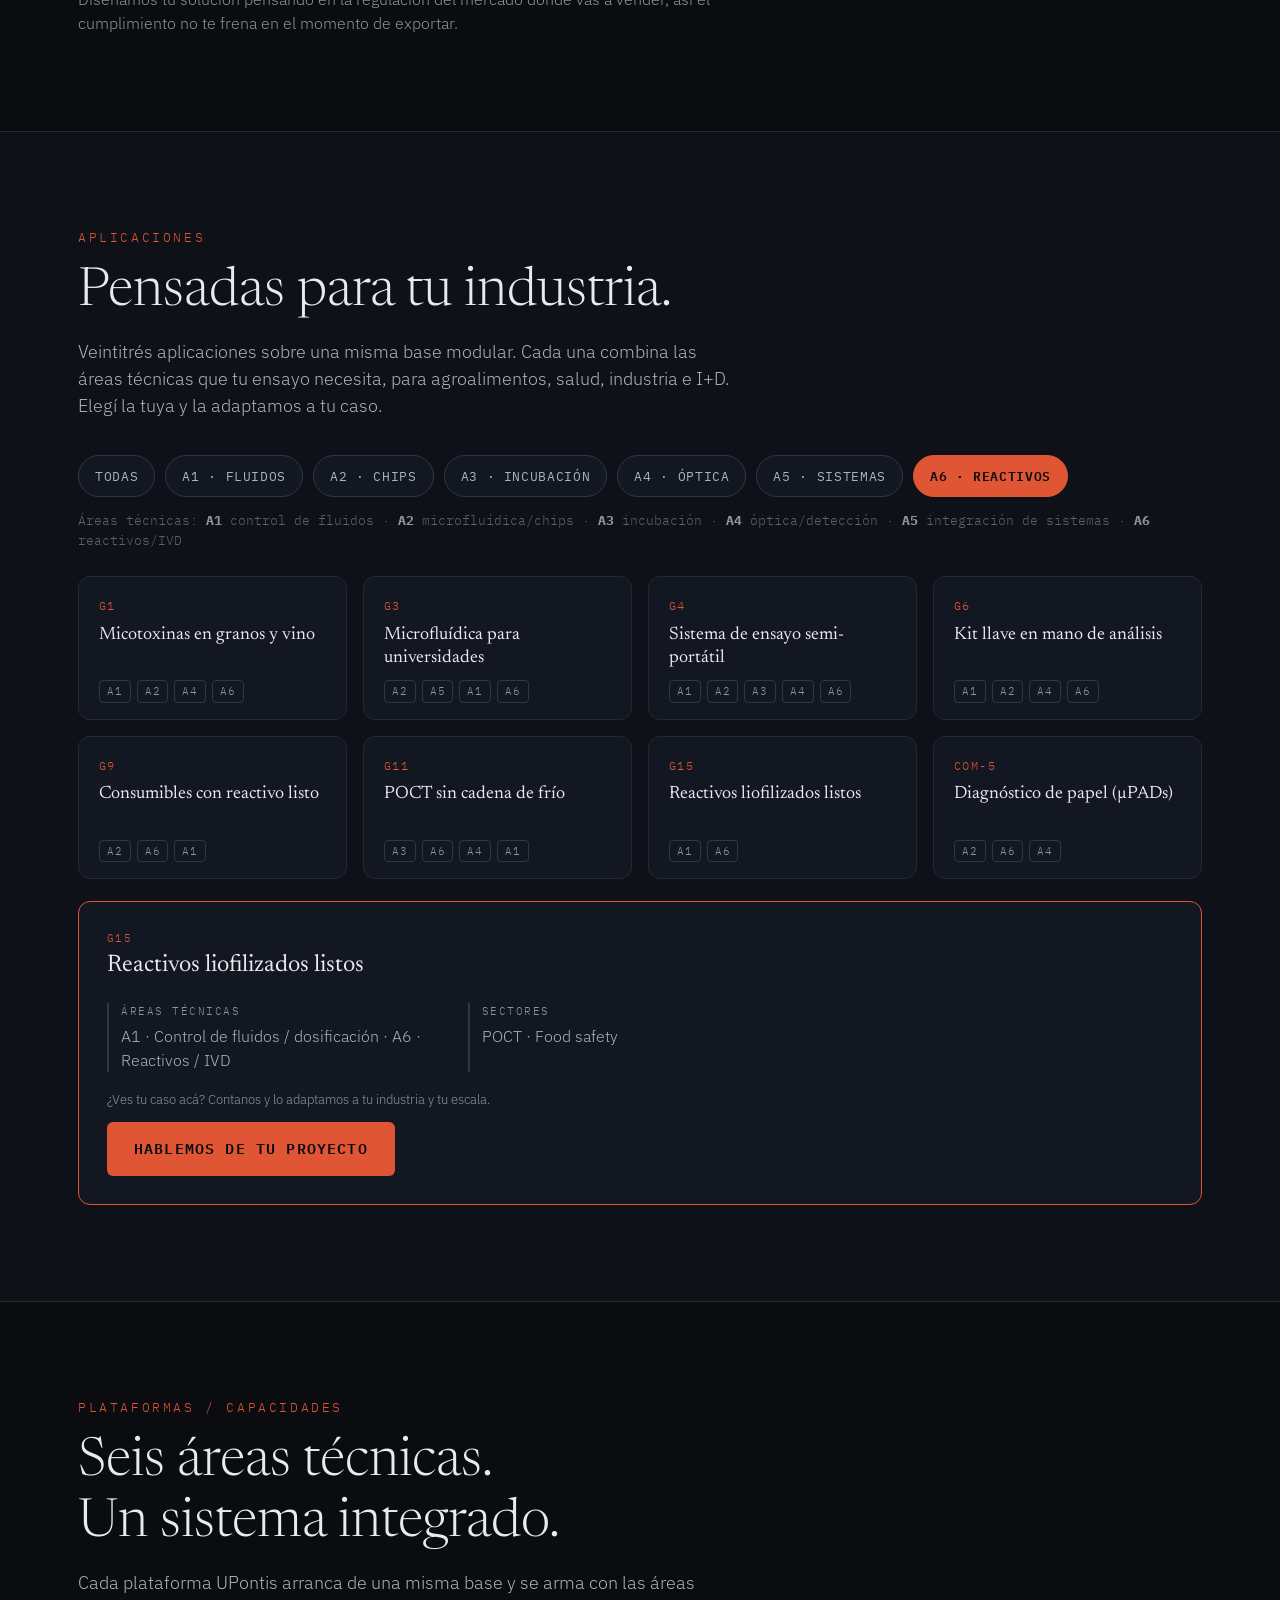
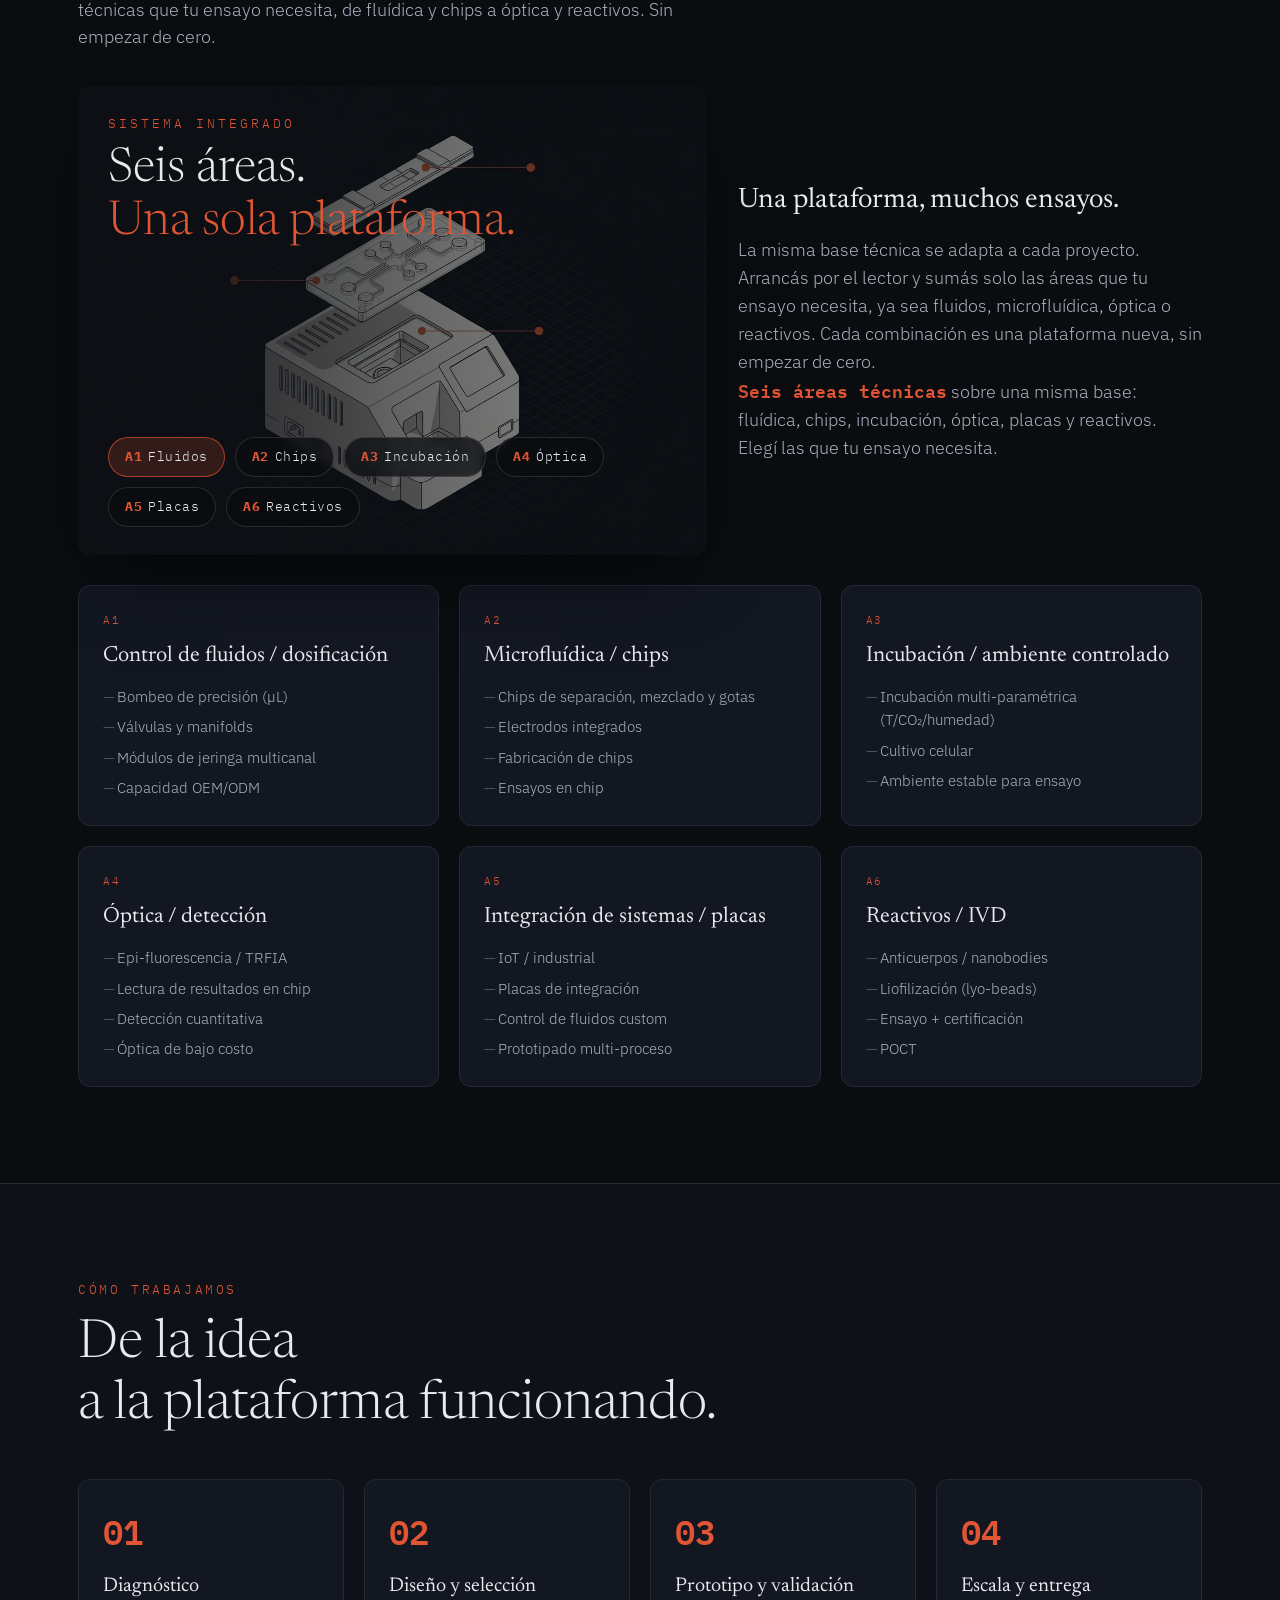
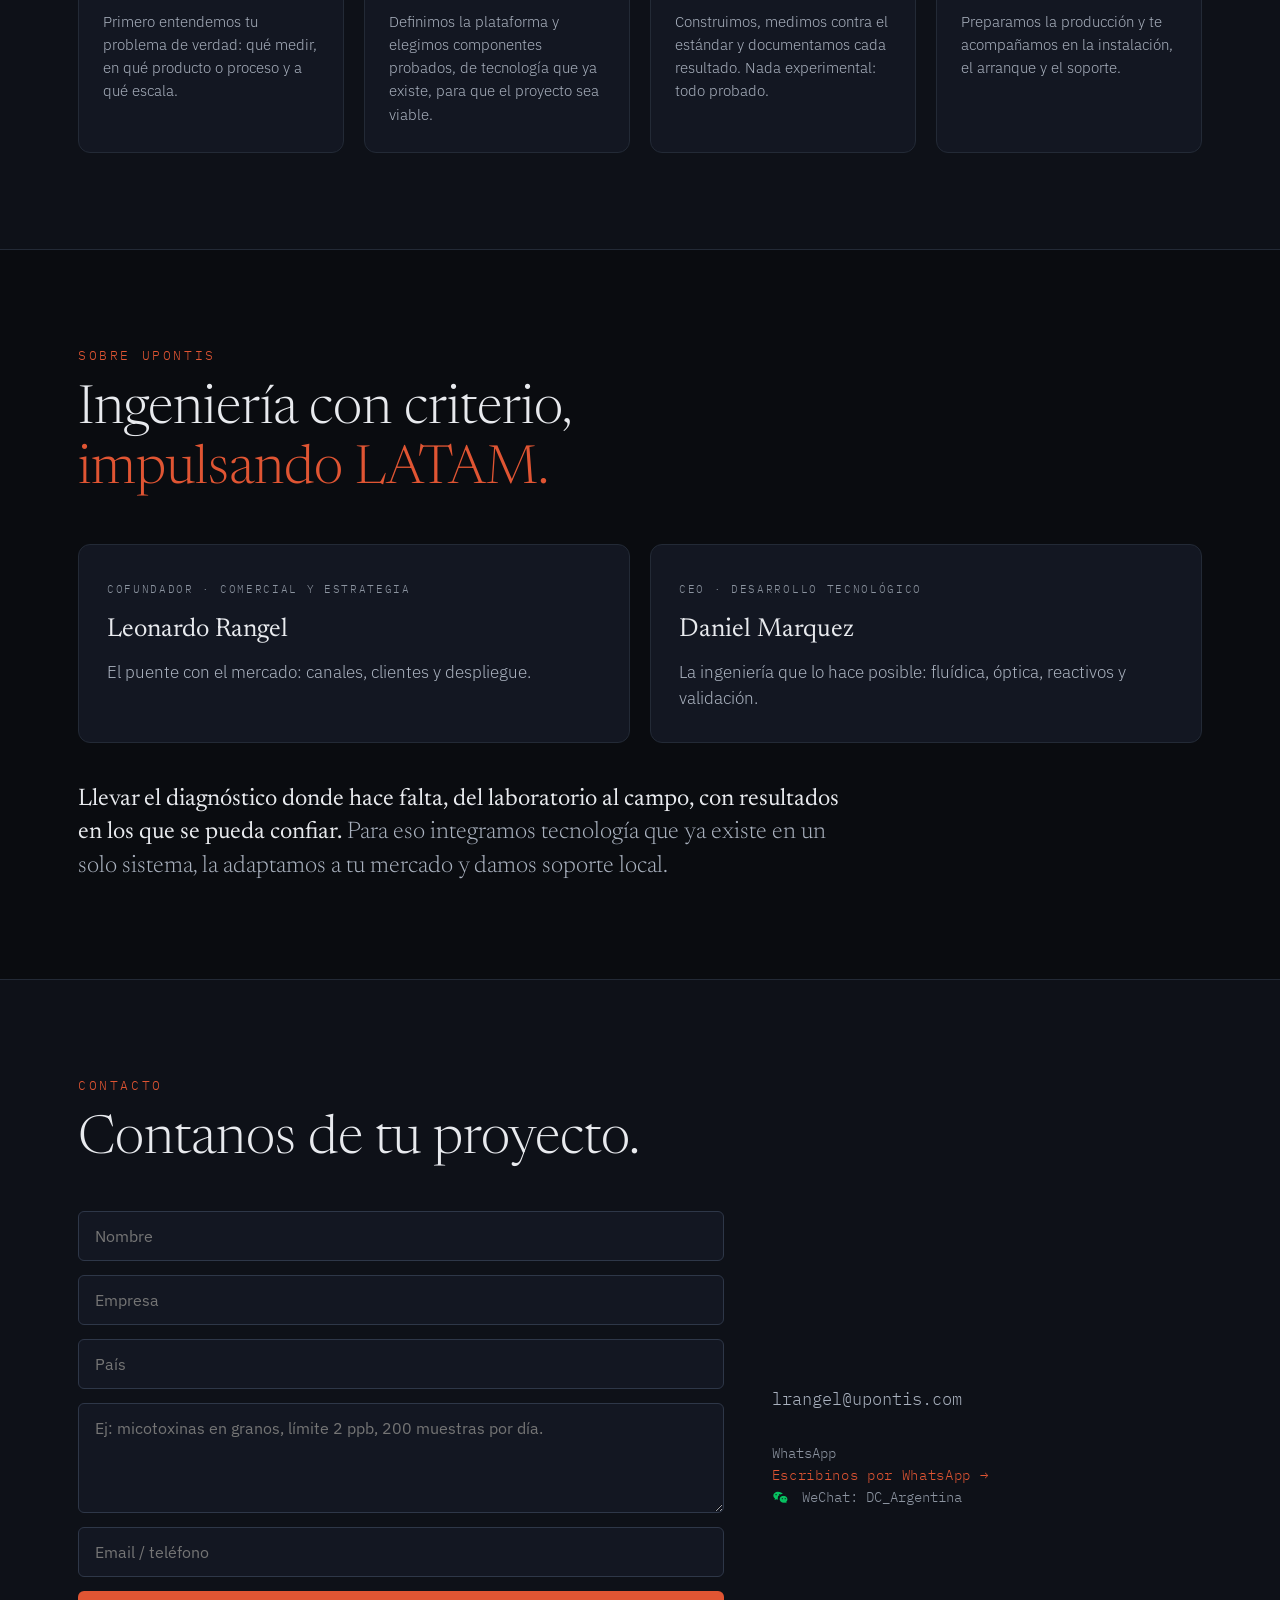
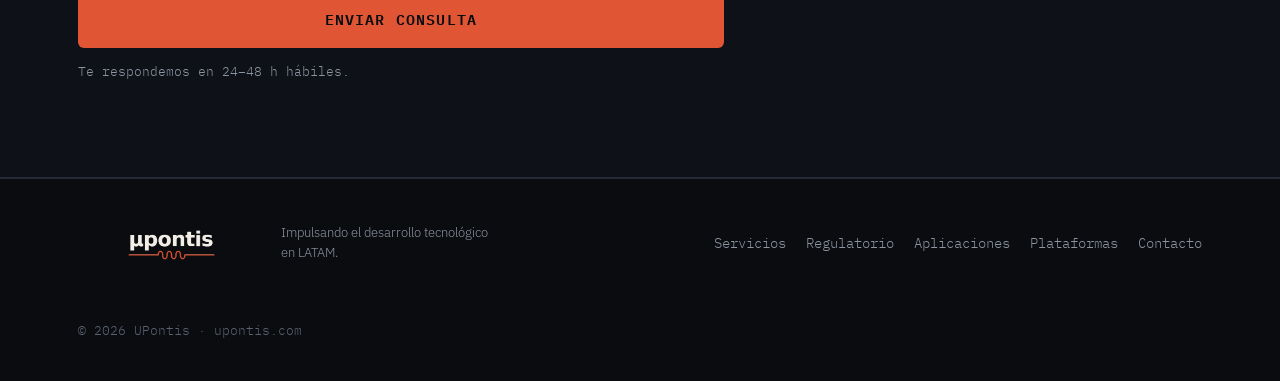
==== commit 2b8298ae: "Sitio v2 R8: feedback Dominus — legibilidad (fuentes +10-20% en toda la pagina), hero sin carrusel c" ====
--- a/deploy/index.html
+++ b/deploy/index.html
@@ -24,7 +24,7 @@
 <meta name="twitter:image" content="https://upontis.com/assets/img/logo.png">
 <!-- JSON-LD -->
 <script type="application/ld+json">
-{"@context":"https://schema.org","@type":"Organization","name":"UPontis","url":"https://upontis.com/","email":"info@upontis.com","description":"Ingeniería de diagnóstico y microfluídica aplicada: de la muestra al resultado confiable, en el campo."}
+{"@context":"https://schema.org","@type":"Organization","name":"UPontis","url":"https://upontis.com/","email":"lrangel@upontis.com","description":"Ingeniería de diagnóstico y microfluídica aplicada: de la muestra al resultado confiable, en el campo."}
 </script>
 <script type="application/ld+json">
 {"@context":"https://schema.org","@type":"WebSite","name":"UPontis","url":"https://upontis.com/","inLanguage":"es-AR","publisher":{"@type":"Organization","name":"UPontis","url":"https://upontis.com/"}}
@@ -72,14 +72,12 @@
       </ul>
     </div>
     <div class="hero-visual hero-stage">
-      <img src="assets/img/plataforma-core.jpg" alt="Tira de ensayo lateral flow isométrica con despiece de capas: medición directa en el campo con resultado cuantitativo" class="hero-stage-bg">
+      <img src="assets/img/plataforma-core-hero.jpg" alt="Tira de ensayo lateral flow isométrica con despiece de capas: medición directa en el campo con resultado cuantitativo" class="hero-stage-bg">
       <div class="hero-stage-grad"></div>
       <div class="hero-stage-txt">
         <div class="stage-k">RESULTADO EN EL PUNTO DE NECESIDAD</div>
         <div class="stage-msg">
-          <span class="m">De la muestra al resultado<br>confiable en <em>10 minutos.</em></span>
-          <span class="m">Decidí en el campo,<br>no cuando el lote <em>ya paró.</em></span>
-          <span class="m">Micotoxinas, antibióticos<br>y POCT en <em>una sola plataforma.</em></span>
+          <span class="m">Micotoxinas, Antibióticos,<br>POCT en <em>una sola plataforma.</em></span>
         </div>
         <span class="stage-tag"><i></i>DETECCIÓN CUANTITATIVA · 2.1 ppb</span>
       </div>
@@ -326,7 +324,7 @@
     <p class="sec-kicker">CONTACTO</p>
     <h2 class="sec-title">Contanos de tu proyecto.</h2>
     <div class="contact-grid">
-      <form class="form" id="formContacto" action="https://formsubmit.co/contacto@upontis.com" method="POST">
+      <form class="form" id="formContacto" action="https://formsubmit.co/lrangel@upontis.com" method="POST">
         <input type="hidden" name="_subject" value="Nuevo mensaje desde upontis.com">
         <input type="hidden" name="_template" value="table">
         <input type="hidden" name="_captcha" value="false">
@@ -345,7 +343,7 @@
         <p class="form-note">Te respondemos en 24–48 h hábiles.</p>
       </form>
       <div class="contact-info">
-        <p class="ci-mail"><a href="mailto:sales@upontis.com">sales@upontis.com</a><br><a href="mailto:info@upontis.com">info@upontis.com</a><br><a href="mailto:lab@upontis.com">lab@upontis.com</a></p>
+        <p class="ci-mail"><a href="mailto:lrangel@upontis.com">lrangel@upontis.com</a></p>
         <p class="ci-line">WhatsApp<br><a class="link" href="https://wa.me/5491165608593?text=I%27m%20interested%20in%20your%20UPontis%20Platforms" target="_blank" rel="noopener">Escribinos por WhatsApp →</a><br><span class="ci-wechat"><svg class="wx-icon" viewBox="0 0 24 24" width="16" height="16" aria-hidden="true"><path fill="currentColor" d="M8.69 4.05C4.93 4.05 2 6.66 2 9.87c0 1.79.96 3.4 2.46 4.45l-.63 2.2 2.35-1.2c.83.23 1.71.35 2.51.35.13 0 .26 0 .39-.01-.28-.73-.43-1.52-.43-2.33 0-3.2 3.07-5.8 6.86-5.8.25 0 .5.01.75.03C15.63 6.05 12.35 4.05 8.69 4.05zM6.1 7.5c.55 0 1 .45 1 1s-.45 1-1 1-1-.45-1-1 .45-1 1-1zm5.2 0c.55 0 1 .45 1 1s-.45 1-1 1-1-.45-1-1 .45-1 1-1zM17.62 10.28c-3.39 0-6.13 2.3-6.13 5.13 0 2.83 2.74 5.13 6.13 5.13.72 0 1.4-.11 2.05-.3l2.23 1.14-.59-2.06c1.11-.87 1.82-2.15 1.82-3.91 0-2.83-2.74-5.13-6.51-5.13zm-2.2 3.35c.46 0 .84.38.84.84s-.38.84-.84.84-.84-.38-.84-.84.38-.84.84-.84zm4.4 0c.46 0 .84.38.84.84s-.38.84-.84.84-.84-.38-.84-.84.38-.84.84-.84z"/></svg> WeChat: DC_Argentina</span></p>
       </div>
     </div>
--- a/deploy/assets/css/style.css
+++ b/deploy/assets/css/style.css
@@ -77,12 +77,12 @@
 .nav-logo img{height:34px; width:auto}
 .nav-links{display:flex; gap:24px; margin-left:auto}
 .nav-links a{
-  font-family:var(--mono); font-size:12.5px; letter-spacing:.08em;
+  font-family:var(--mono); font-size:14px; letter-spacing:.08em;
   color:var(--bone-dim); transition:color .25s ease;
 }
 .nav-links a:hover{color:var(--orange)}
 .nav-cta{
-  font-family:var(--mono); font-size:12.5px; letter-spacing:.06em;
+  font-family:var(--mono); font-size:14px; letter-spacing:.06em;
   color:var(--orange); border:1px solid var(--orange); border-radius:var(--r);
   padding:9px 16px; transition:background .25s ease, color .25s ease;
 }
@@ -97,20 +97,20 @@
   display:grid; grid-template-columns:1.05fr .95fr; gap:48px; align-items:center;
 }
 .kicker{
-  font-family:var(--mono); font-size:11.5px; letter-spacing:.18em; color:var(--dim);
+  font-family:var(--mono); font-size:13px; letter-spacing:.18em; color:var(--dim);
   margin-bottom:22px;
 }
 .hero-title{
   font-family:var(--serif); font-weight:300;
-  font-size:clamp(44px,5.6vw,72px); line-height:1.06; letter-spacing:-.01em;
+  font-size:clamp(50px,5.8vw,78px); line-height:1.06; letter-spacing:-.01em;
 }
 .hero-sub{
-  margin-top:22px; max-width:480px;
-  color:var(--bone-dim); font-size:17px;
+  margin-top:22px; max-width:500px;
+  color:var(--bone-dim); font-size:19px;
 }
 .hero-cta-row{display:flex; gap:18px; margin-top:34px; flex-wrap:wrap}
 .btn{
-  font-family:var(--mono); font-size:13px; letter-spacing:.08em;
+  font-family:var(--mono); font-size:14.5px; letter-spacing:.08em;
   padding:15px 26px; border-radius:var(--r);
   transition:all .3s var(--ease); cursor:pointer; border:1px solid transparent;
 }
@@ -124,9 +124,9 @@
 }
 .hero-facts li{display:flex; align-items:baseline; gap:12px}
 .hero-facts .num{
-  font-family:var(--mono); font-weight:600; font-size:34px; color:var(--orange);
-}
-.hero-facts span{font-family:var(--mono); font-size:11px; letter-spacing:.06em; color:var(--dim); line-height:1.4}
+  font-family:var(--mono); font-weight:600; font-size:40px; color:var(--orange);
+}
+.hero-facts span{font-family:var(--mono); font-size:12.5px; letter-spacing:.06em; color:var(--dim); line-height:1.4}
 
 .hero-visual{position:relative}
 .hero-strip{width:100%; height:auto}
@@ -157,9 +157,9 @@
 /* ─────────── SECCIONES ─────────── */
 .sec{padding:96px 0}
 .sec-alt{background:var(--bg2); border-top:1px solid var(--line); border-bottom:1px solid var(--line)}
-.sec-kicker{font-family:var(--mono); font-size:11.5px; letter-spacing:.2em; color:var(--orange); margin-bottom:14px}
-.sec-title{font-family:var(--serif); font-weight:300; font-size:clamp(32px,3.8vw,48px); line-height:1.12; margin-bottom:16px}
-.sub{color:var(--bone-dim); max-width:640px; margin-bottom:36px}
+.sec-kicker{font-family:var(--mono); font-size:13px; letter-spacing:.2em; color:var(--orange); margin-bottom:14px}
+.sec-title{font-family:var(--serif); font-weight:300; font-size:clamp(36px,4.2vw,54px); line-height:1.12; margin-bottom:16px}
+.sub{color:var(--bone-dim); max-width:660px; margin-bottom:36px; font-size:17.5px}
 
 /* ─────────── CARDS 3 (problema→solución) ─────────── */
 .cards3{display:grid; grid-template-columns:repeat(3,1fr); gap:24px; margin-top:44px}
@@ -168,12 +168,12 @@
   padding:30px 26px; position:relative; transition:border-color .3s ease, transform .3s var(--ease);
 }
 .card:hover{border-color:var(--orange); transform:translateY(-4px)}
-.card-n{font-family:var(--mono); font-size:12px; color:var(--dim2)}
-.card h3{font-family:var(--serif); font-weight:400; font-size:22px; margin:12px 0 10px}
-.card p{color:var(--bone-dim); font-size:15px}
+.card-n{font-family:var(--mono); font-size:13px; color:var(--dim2)}
+.card h3{font-family:var(--serif); font-weight:400; font-size:24px; margin:12px 0 10px}
+.card p{color:var(--bone-dim); font-size:16.5px}
 .card-sol{margin-top:20px; padding-top:16px; border-top:1px dashed var(--line2); display:flex; gap:10px}
 .card-sol .arrow{color:var(--orange); font-weight:600}
-.card-sol p{color:var(--bone-dim); font-size:14px}
+.card-sol p{color:var(--bone-dim); font-size:15.5px}
 .card-sol strong{color:var(--orange); font-weight:600}
 
 /* ─────────── CARDS 4 (servicios por mercado) ─────────── */
@@ -184,13 +184,13 @@
   transition:border-color .3s ease, transform .3s var(--ease);
 }
 .card4:hover{border-color:var(--orange); transform:translateY(-4px)}
-.c4-code{font-family:var(--mono); font-size:11px; letter-spacing:.14em; color:var(--dim2)}
-.card4 h3{font-family:var(--serif); font-weight:400; font-size:19px; line-height:1.25}
+.c4-code{font-family:var(--mono); font-size:12.5px; letter-spacing:.14em; color:var(--dim2)}
+.card4 h3{font-family:var(--serif); font-weight:400; font-size:21px; line-height:1.25}
 .card4 ul{display:flex; flex-direction:column; gap:8px; flex:1}
-.card4 li{color:var(--bone-dim); font-size:13.5px; padding-left:14px; position:relative}
+.card4 li{color:var(--bone-dim); font-size:15px; padding-left:14px; position:relative}
 .card4 li::before{content:"·"; position:absolute; left:2px; color:var(--orange)}
-.c4-out{font-family:var(--mono); font-size:11px; letter-spacing:.06em; color:var(--dim)}
-.link{font-family:var(--mono); font-size:12.5px; color:var(--orange); letter-spacing:.05em; transition:opacity .25s}
+.c4-out{font-family:var(--mono); font-size:12.5px; letter-spacing:.06em; color:var(--dim)}
+.link{font-family:var(--mono); font-size:13.5px; color:var(--orange); letter-spacing:.05em; transition:opacity .25s}
 .link:hover{opacity:.75}
 
 /* ─────────── REGULATORIO ─────────── */
@@ -198,23 +198,23 @@
 .reg-block{
   background:var(--bg3); border:1px solid var(--line); border-radius:var(--r-lg); padding:24px 22px;
 }
-.reg-block h3{font-family:var(--serif); font-weight:400; font-size:18px; margin-bottom:14px}
-.reg-block li{font-size:13.5px; color:var(--bone-dim); margin-bottom:10px; display:flex; gap:8px; align-items:flex-start}
+.reg-block h3{font-family:var(--serif); font-weight:400; font-size:20px; margin-bottom:14px}
+.reg-block li{font-size:15px; color:var(--bone-dim); margin-bottom:10px; display:flex; gap:8px; align-items:flex-start}
 .reg-block .ok{color:var(--green); font-weight:600}
 .reg-block .wip{color:var(--dim2)}
-.reg-note{margin-top:30px; color:var(--dim); font-size:14px; max-width:640px}
+.reg-note{margin-top:30px; color:var(--dim); font-size:15.5px; max-width:660px}
 
 /* ─────────── APLICACIONES (filtros + grid) ─────────── */
 .filters{display:flex; gap:10px; flex-wrap:wrap; margin-top:32px}
 .f-chip{
-  font-family:var(--mono); font-size:12px; letter-spacing:.05em;
+  font-family:var(--mono); font-size:13px; letter-spacing:.05em;
   color:var(--bone-dim); background:var(--bg3);
   border:1px solid var(--line2); border-radius:100px; padding:9px 16px;
   cursor:pointer; transition:all .25s ease;
 }
 .f-chip:hover{border-color:var(--orange); color:var(--orange)}
 .f-chip.active{background:var(--orange); border-color:var(--orange); color:var(--bg); font-weight:600}
-.f-leg{margin-top:14px; font-family:var(--mono); font-size:11px; color:var(--dim2)}
+.f-leg{margin-top:14px; font-family:var(--mono); font-size:12.5px; color:var(--dim2)}
 .f-leg strong{color:var(--dim)}
 .apps-grid{display:grid; grid-template-columns:repeat(auto-fill,minmax(250px,1fr)); gap:16px; margin-top:26px}
 .app-card{
@@ -224,15 +224,15 @@
   transition:border-color .25s ease, transform .25s var(--ease);
 }
 .app-card:hover{border-color:var(--orange); transform:translateY(-3px)}
-.app-code{font-family:var(--mono); font-size:11px; letter-spacing:.12em; color:var(--orange)}
-.app-name{font-family:var(--serif); font-weight:400; font-size:16.5px; margin:8px 0 10px; line-height:1.3; min-height:2.6em}
+.app-code{font-family:var(--mono); font-size:12px; letter-spacing:.12em; color:var(--orange)}
+.app-name{font-family:var(--serif); font-weight:400; font-size:18px; margin:8px 0 10px; line-height:1.3; min-height:2.6em}
 .app-meta{display:flex; gap:6px; flex-wrap:wrap; margin-top:auto}
 .area-tag{
-  font-family:var(--mono); font-size:9.5px; letter-spacing:.08em;
+  font-family:var(--mono); font-size:10.5px; letter-spacing:.08em;
   border:1px solid var(--line2); color:var(--dim);
   border-radius:4px; padding:2px 7px;
 }
-.fact-tag{font-family:var(--mono); font-size:9.5px; letter-spacing:.08em; border-radius:4px; padding:2px 7px}
+.fact-tag{font-family:var(--mono); font-size:10.5px; letter-spacing:.08em; border-radius:4px; padding:2px 7px}
 .fact-ALTA{background:rgba(0,230,118,.12); color:var(--green); border:1px solid rgba(0,230,118,.35)}
 .fact-MEDIA{background:rgba(242,177,52,.12); color:#F2B134; border:1px solid rgba(242,177,52,.35)}
 .app-detail{
@@ -244,8 +244,8 @@
 .app-detail h3{font-family:var(--serif); font-weight:400; font-size:24px}
 .app-detail .dd-grid{display:grid; grid-template-columns:repeat(3,1fr); gap:16px; margin-top:18px}
 .app-detail .dd-item{border-left:2px solid var(--line2); padding-left:12px}
-.app-detail .dd-item p:first-child{font-family:var(--mono); font-size:10px; letter-spacing:.14em; color:var(--dim); margin-bottom:4px}
-.app-detail .dd-item p:last-child{font-size:14px; color:var(--bone-dim)}
+.app-detail .dd-item p:first-child{font-family:var(--mono); font-size:11px; letter-spacing:.14em; color:var(--dim); margin-bottom:4px}
+.app-detail .dd-item p:last-child{font-size:15.5px; color:var(--bone-dim)}
 
 /* ─────────── PLATAFORMAS / CAPACIDADES ─────────── */
 .plat-show{
@@ -262,10 +262,10 @@
   padding:12px 18px; border-top:1px solid var(--line);
   font-family:var(--mono); font-size:11px; letter-spacing:.05em; color:var(--dim);
 }
-.plat-info h3{font-family:var(--serif); font-weight:400; font-size:26px; margin-bottom:14px}
-.plat-info p{color:var(--bone-dim); font-size:16px; line-height:1.6}
+.plat-info h3{font-family:var(--serif); font-weight:400; font-size:28px; margin-bottom:14px}
+.plat-info p{color:var(--bone-dim); font-size:17.5px; line-height:1.6}
 .plat-areas{list-style:none; margin:20px 0 0; padding:16px 18px; display:grid; grid-template-columns:1fr 1fr; gap:10px 22px; background:var(--bg3); border:1px solid var(--line2); border-radius:var(--r-lg)}
-.plat-areas li{font-family:var(--mono); font-size:13px; color:var(--bone-dim)}
+.plat-areas li{font-family:var(--mono); font-size:14.5px; color:var(--bone-dim)}
 .plat-areas li strong{color:var(--accent);margin-right:8px}
 .como-fig{margin:0 0 28px}
 .como-fig img{width:100%; height:auto; display:block; border:1px solid var(--line2); border-radius:var(--r-lg)}
@@ -277,25 +277,25 @@
 }
 .cap:hover{border-color:var(--orange)}
 .cap-code{font-family:var(--mono); font-size:11px; letter-spacing:.14em; color:var(--orange)}
-.cap h3{font-family:var(--serif); font-weight:400; font-size:20px; margin:10px 0 12px}
+.cap h3{font-family:var(--serif); font-weight:400; font-size:22px; margin:10px 0 12px}
 .cap ul{display:flex; flex-direction:column; gap:7px}
-.cap li{font-size:13.5px; color:var(--bone-dim); padding-left:14px; position:relative}
+.cap li{font-size:15px; color:var(--bone-dim); padding-left:14px; position:relative}
 .cap li::before{content:"—"; position:absolute; left:0; color:var(--dim2)}
 
 /* ─────────── CÓMO TRABAJAMOS ─────────── */
 .steps{display:grid; grid-template-columns:repeat(4,1fr); gap:20px; margin-top:44px; list-style:none; padding:0; counter-reset:step}
 .steps li{background:var(--bg3); border:1px solid var(--line); border-radius:var(--r-lg); padding:26px 24px; position:relative}
-.st-n{font-family:var(--mono); font-size:30px; font-weight:600; color:var(--orange)}
-.steps h3{font-family:var(--serif); font-weight:400; font-size:18px; margin:12px 0 8px}
-.steps p{font-size:13.5px; color:var(--bone-dim)}
+.st-n{font-family:var(--mono); font-size:34px; font-weight:600; color:var(--orange)}
+.steps h3{font-family:var(--serif); font-weight:400; font-size:20px; margin:12px 0 8px}
+.steps p{font-size:15px; color:var(--bone-dim)}
 
 /* ─────────── SOBRE / EQUIPO ─────────── */
 .team{display:grid; grid-template-columns:repeat(2,1fr); gap:20px; margin-top:44px}
 .member{background:var(--bg3); border:1px solid var(--line); border-radius:var(--r-lg); padding:30px 28px}
 .m-role{font-family:var(--mono); font-size:10.5px; letter-spacing:.16em; color:var(--dim)}
-.member h3{font-family:var(--serif); font-weight:400; font-size:24px; margin:10px 0}
-.member p{color:var(--bone-dim); font-size:15px}
-.mission{margin-top:40px; max-width:760px; font-family:var(--serif); font-size:22px; line-height:1.4; color:var(--bone-dim)}
+.member h3{font-family:var(--serif); font-weight:400; font-size:26px; margin:10px 0}
+.member p{color:var(--bone-dim); font-size:16.5px}
+.mission{margin-top:40px; max-width:780px; font-family:var(--serif); font-size:24px; line-height:1.4; color:var(--bone-dim)}
 .mission strong{color:var(--bone); font-weight:400}
 
 /* ─────────── CONTACTO ─────────── */
@@ -303,22 +303,22 @@
 .form{display:flex; flex-direction:column; gap:14px}
 .form input,.form textarea{
   background:var(--bg3); border:1px solid var(--line2); border-radius:var(--r);
-  color:var(--bone); font-family:var(--sans); font-size:15px;
+  color:var(--bone); font-family:var(--sans); font-size:16px;
   padding:14px 16px; outline:none; transition:border-color .25s ease;
 }
 .form input:focus,.form textarea:focus{border-color:var(--orange)}
 .form textarea{resize:vertical}
-.form-note{font-family:var(--mono); font-size:11px; color:var(--dim)}
+.form-note{font-family:var(--mono); font-size:12.5px; color:var(--dim)}
 .contact-info{display:flex; flex-direction:column; gap:28px; justify-content:center}
-.ci-mail{font-family:var(--mono); font-size:16px; line-height:1.9; color:var(--bone-dim)}
+.ci-mail{font-family:var(--mono); font-size:17px; line-height:1.9; color:var(--bone-dim)}
 .ci-mail a{color:var(--bone-dim); transition:color .25s}
 .ci-mail a:hover{color:var(--orange)}
-.ci-line{font-family:var(--mono); font-size:13px; color:var(--dim)}
+.ci-line{font-family:var(--mono); font-size:14px; color:var(--dim)}
 /* fallback sin JS: listas estáticas de apps y plataformas */
 html.no-js .filters, html.no-js .f-leg{display:none}
-.ns-note{font-family:var(--mono); font-size:12px; color:var(--dim); margin-bottom:12px}
+.ns-note{font-family:var(--mono); font-size:13px; color:var(--dim); margin-bottom:12px}
 .ns-list{display:grid; grid-template-columns:repeat(auto-fill,minmax(250px,1fr)); gap:8px 16px}
-.ns-list li{font-size:13.5px; color:var(--bone-dim); padding-left:14px; position:relative}
+.ns-list li{font-size:15px; color:var(--bone-dim); padding-left:14px; position:relative}
 .ns-list li::before{content:"—"; position:absolute; left:0; color:var(--dim2)}
 .ns-list strong{color:var(--orange); font-family:var(--mono); font-weight:600}
 
@@ -327,55 +327,44 @@
 .foot-grid{display:flex; align-items:center; gap:32px; flex-wrap:wrap}
 .foot-brand{display:flex; align-items:center; gap:16px; max-width:420px}
 .foot-brand img{height:40px}
-.foot-brand p{font-size:12px; color:var(--dim)}
-.foot-links{display:flex; gap:20px; margin-left:auto; font-family:var(--mono); font-size:12px}
+.foot-brand p{font-size:13px; color:var(--dim)}
+.foot-links{display:flex; gap:20px; margin-left:auto; font-family:var(--mono); font-size:13.5px}
 .foot-links a{color:var(--dim); transition:color .25s}
 .foot-links a:hover{color:var(--orange)}
-.foot-copy{font-family:var(--mono); font-size:11px; color:var(--dim2); width:100%; margin-top:26px}
+.foot-copy{font-family:var(--mono); font-size:12.5px; color:var(--dim2); width:100%; margin-top:26px}
 
 /* ═══════════ CAPAS SOBRE RENDERS (prototipo en evaluación) ═══════════ */
 .hero-stage{position:relative;overflow:hidden;border-radius:var(--r-lg);background:#0D0F14;box-shadow:0 30px 80px -30px rgba(0,0,0,.8)}
-.hero-stage-bg{display:block;width:100%;height:auto;opacity:.55}
+.hero-stage-bg{display:block;width:100%;height:auto;opacity:.6}
 .hero-stage-grad{position:absolute;inset:0;background:linear-gradient(180deg,rgba(10,12,16,0) 0%,rgba(10,12,16,.35) 55%,rgba(10,12,16,.92) 100%)}
 .hero-stage-txt{position:absolute;left:0;right:0;bottom:0;padding:26px 30px 30px}
-.stage-k{font-family:var(--mono);font-size:11px;letter-spacing:3px;color:var(--orange);text-transform:uppercase;margin-bottom:10px}
-.stage-msg{font-family:var(--serif);font-size:clamp(24px,3.4vw,40px);font-weight:300;line-height:1.15;height:2.4em;overflow:hidden;color:var(--bone)}
-.stage-msg .m{display:block;animation:capRot 9s infinite}
-.stage-msg .m:nth-child(2){animation-delay:3s}
-.stage-msg .m:nth-child(3){animation-delay:6s}
-@keyframes capRot{
-  0%{transform:translateY(0);opacity:1}
-  8%{transform:translateY(0);opacity:1}
-  33%{transform:translateY(-2.4em);opacity:1}
-  42%{transform:translateY(-2.4em)}
-  66%{transform:translateY(-4.8em);opacity:1}
-  75%{transform:translateY(-4.8em)}
-  100%{transform:translateY(-4.8em)}
-}
+.stage-k{font-family:var(--mono);font-size:12.5px;letter-spacing:3px;color:var(--orange);text-transform:uppercase;margin-bottom:10px}
+.stage-msg{font-family:var(--serif);font-size:clamp(27px,3.6vw,44px);font-weight:300;line-height:1.15;color:var(--bone)}
+.stage-msg .m{display:block}
 .stage-msg em{color:var(--orange);font-style:normal}
-.stage-tag{display:inline-flex;align-items:center;margin-top:18px;font-family:var(--mono);font-size:12px;letter-spacing:1px;padding:8px 14px;border:1px solid rgba(224,85,51,.45);border-radius:999px;color:var(--bone);background:rgba(10,12,16,.35)}
+.stage-tag{display:inline-flex;align-items:center;margin-top:18px;font-family:var(--mono);font-size:13px;letter-spacing:1px;padding:8px 14px;border:1px solid rgba(224,85,51,.45);border-radius:999px;color:var(--bone);background:rgba(10,12,16,.35)}
 .stage-tag i{width:8px;height:8px;border-radius:50%;background:#3CBE78;display:inline-block;margin-right:9px;flex:none}
 .plat-stage{position:relative;overflow:hidden;border-radius:var(--r-lg);background:#0D0F14;box-shadow:0 30px 80px -30px rgba(0,0,0,.8)}
 .plat-stage-bg{display:block;width:100%;height:auto;opacity:.62}
 .plat-grad{position:absolute;inset:0;background:linear-gradient(90deg,rgba(13,15,20,.9) 0%,rgba(13,15,20,.4) 50%,rgba(13,15,20,.05) 100%)}
 .plat-overlay{position:absolute;top:0;left:0;right:0;bottom:0;padding:28px 30px;display:flex;flex-direction:column;justify-content:space-between}
-.plat-k{font-family:var(--mono);font-size:11px;letter-spacing:3px;color:var(--orange);text-transform:uppercase;margin-bottom:10px}
-.plat-title{font-family:var(--serif);font-size:clamp(26px,3.4vw,44px);font-weight:300;line-height:1.12;max-width:500px;color:var(--bone)}
+.plat-k{font-family:var(--mono);font-size:12.5px;letter-spacing:3px;color:var(--orange);text-transform:uppercase;margin-bottom:10px}
+.plat-title{font-family:var(--serif);font-size:clamp(30px,3.8vw,48px);font-weight:300;line-height:1.12;max-width:520px;color:var(--bone)}
 .plat-title em{color:var(--orange);font-style:normal}
 .plat-chips{display:flex;flex-wrap:wrap;gap:10px;max-width:560px}
-.plat-chips .c{font-family:var(--mono);font-size:12px;letter-spacing:.5px;padding:9px 16px;border-radius:999px;background:rgba(10,12,16,.72);border:1px solid rgba(255,255,255,.12);color:var(--bone);backdrop-filter:blur(4px)}
+.plat-chips .c{font-family:var(--mono);font-size:13px;letter-spacing:.5px;padding:9px 16px;border-radius:999px;background:rgba(10,12,16,.72);border:1px solid rgba(255,255,255,.12);color:var(--bone);backdrop-filter:blur(4px)}
 .plat-chips .c b{color:var(--orange);margin-right:6px}
 .plat-chips .c.hot{border-color:rgba(224,85,51,.65);background:rgba(224,85,51,.18)}
-.plat-nota{font-size:13px;color:var(--bone-dim);max-width:420px}
+.plat-nota{font-size:14.5px;color:var(--bone-dim);max-width:440px}
 .plat-nota strong{color:var(--orange);font-family:var(--mono);font-weight:600}
 /* móvil: capas → texto al pie, degradado vertical */
 @media (max-width:720px){
   .hero-stage-txt{padding:20px 22px 24px}
-  .stage-msg{font-size:24px}
+  .stage-msg{font-size:28px}
   .plat-grad{background:linear-gradient(180deg,rgba(13,15,20,0) 0%,rgba(13,15,20,.92) 100%)}
   .plat-overlay{justify-content:flex-end;gap:16px;padding:20px 22px 24px}
   .plat-chips{gap:8px}
-  .plat-chips .c{font-size:11px;padding:7px 12px}
+  .plat-chips .c{font-size:12px;padding:7px 12px}
 }
 
 /* ─────────── REVEAL (scroll) ─────────── */
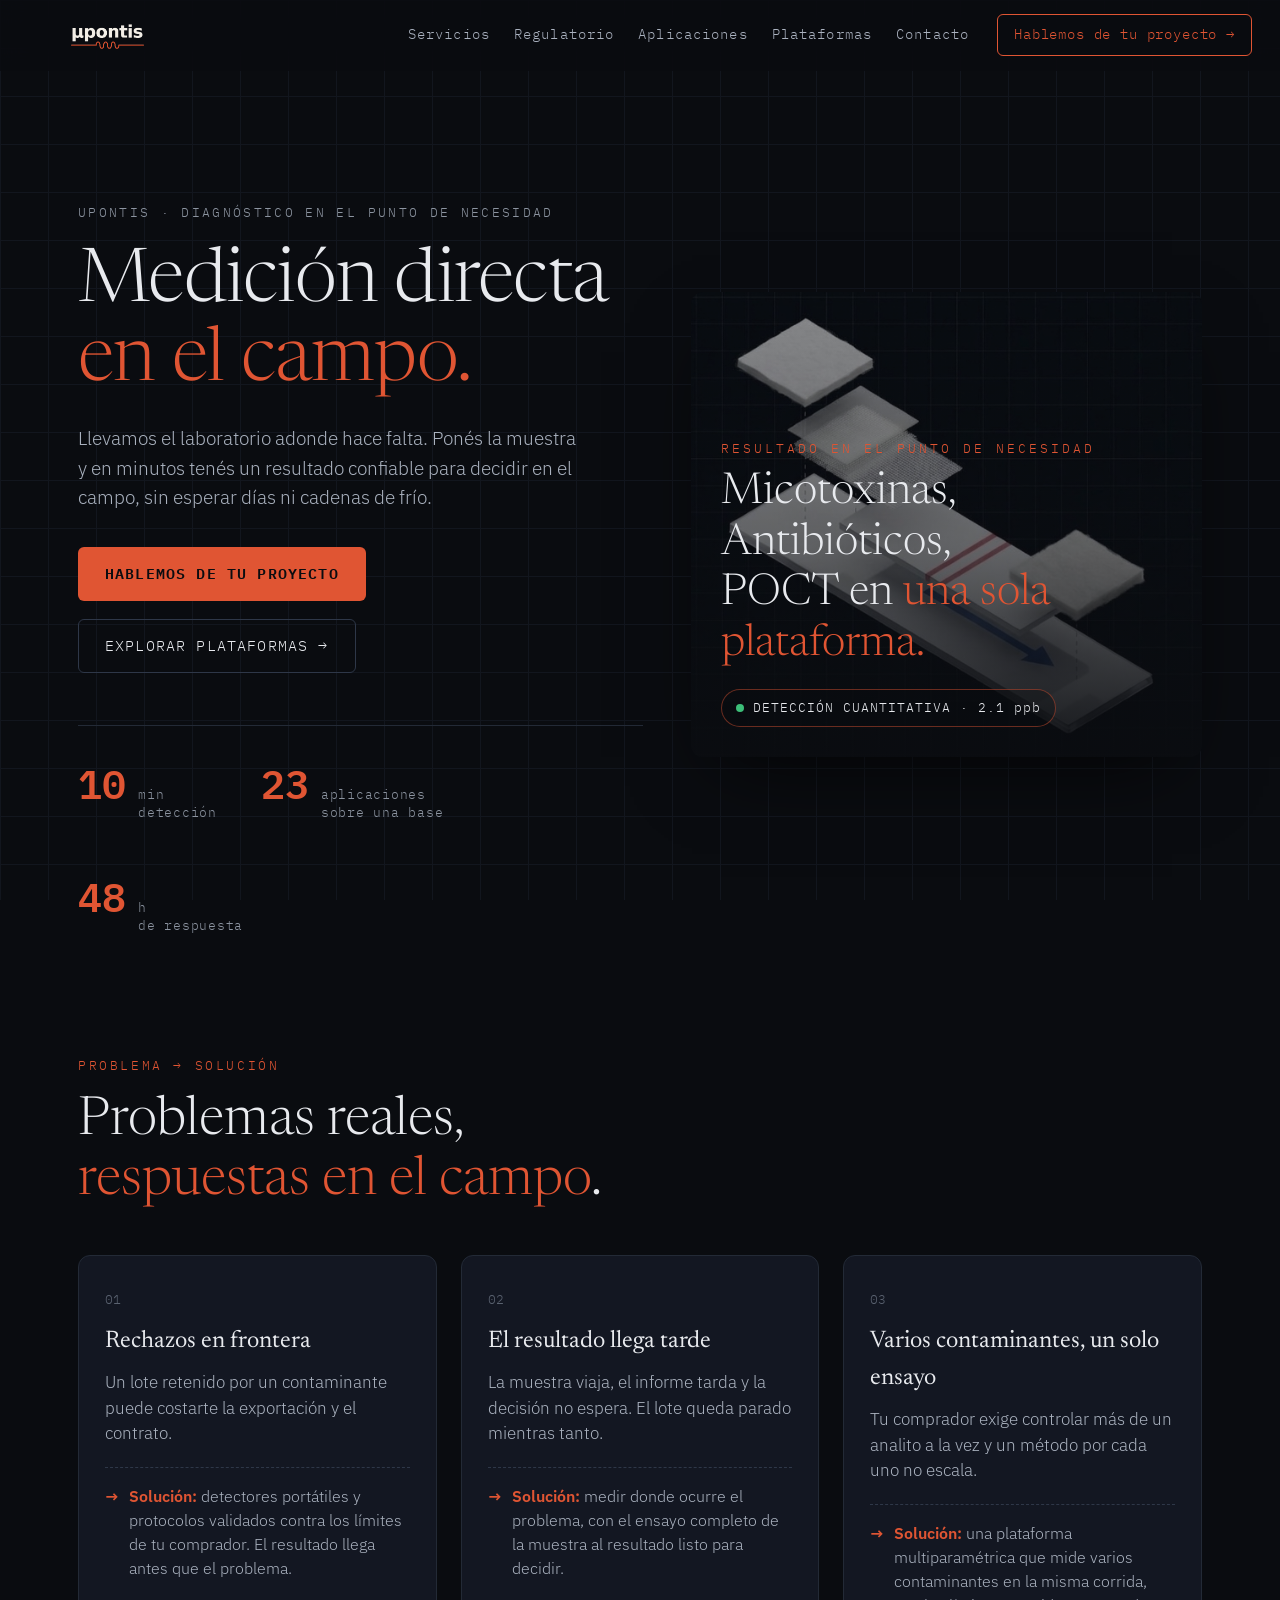
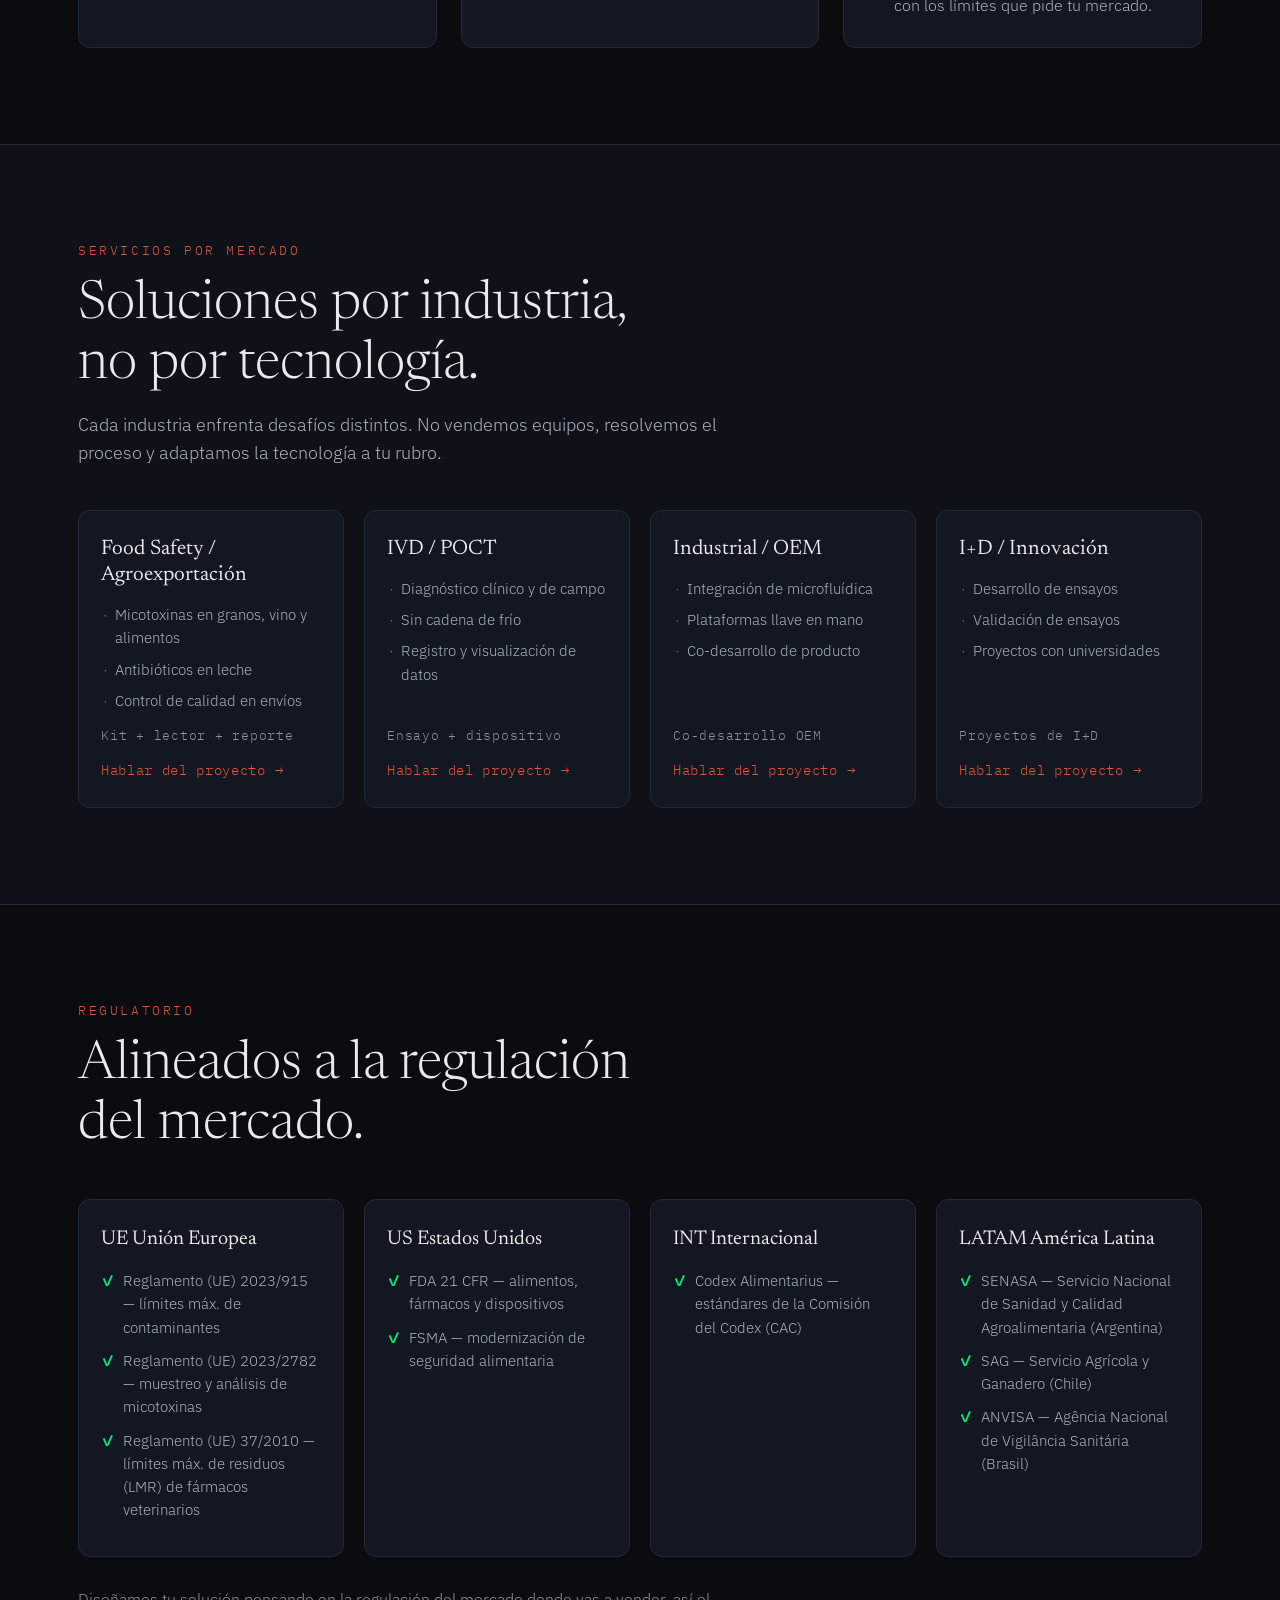
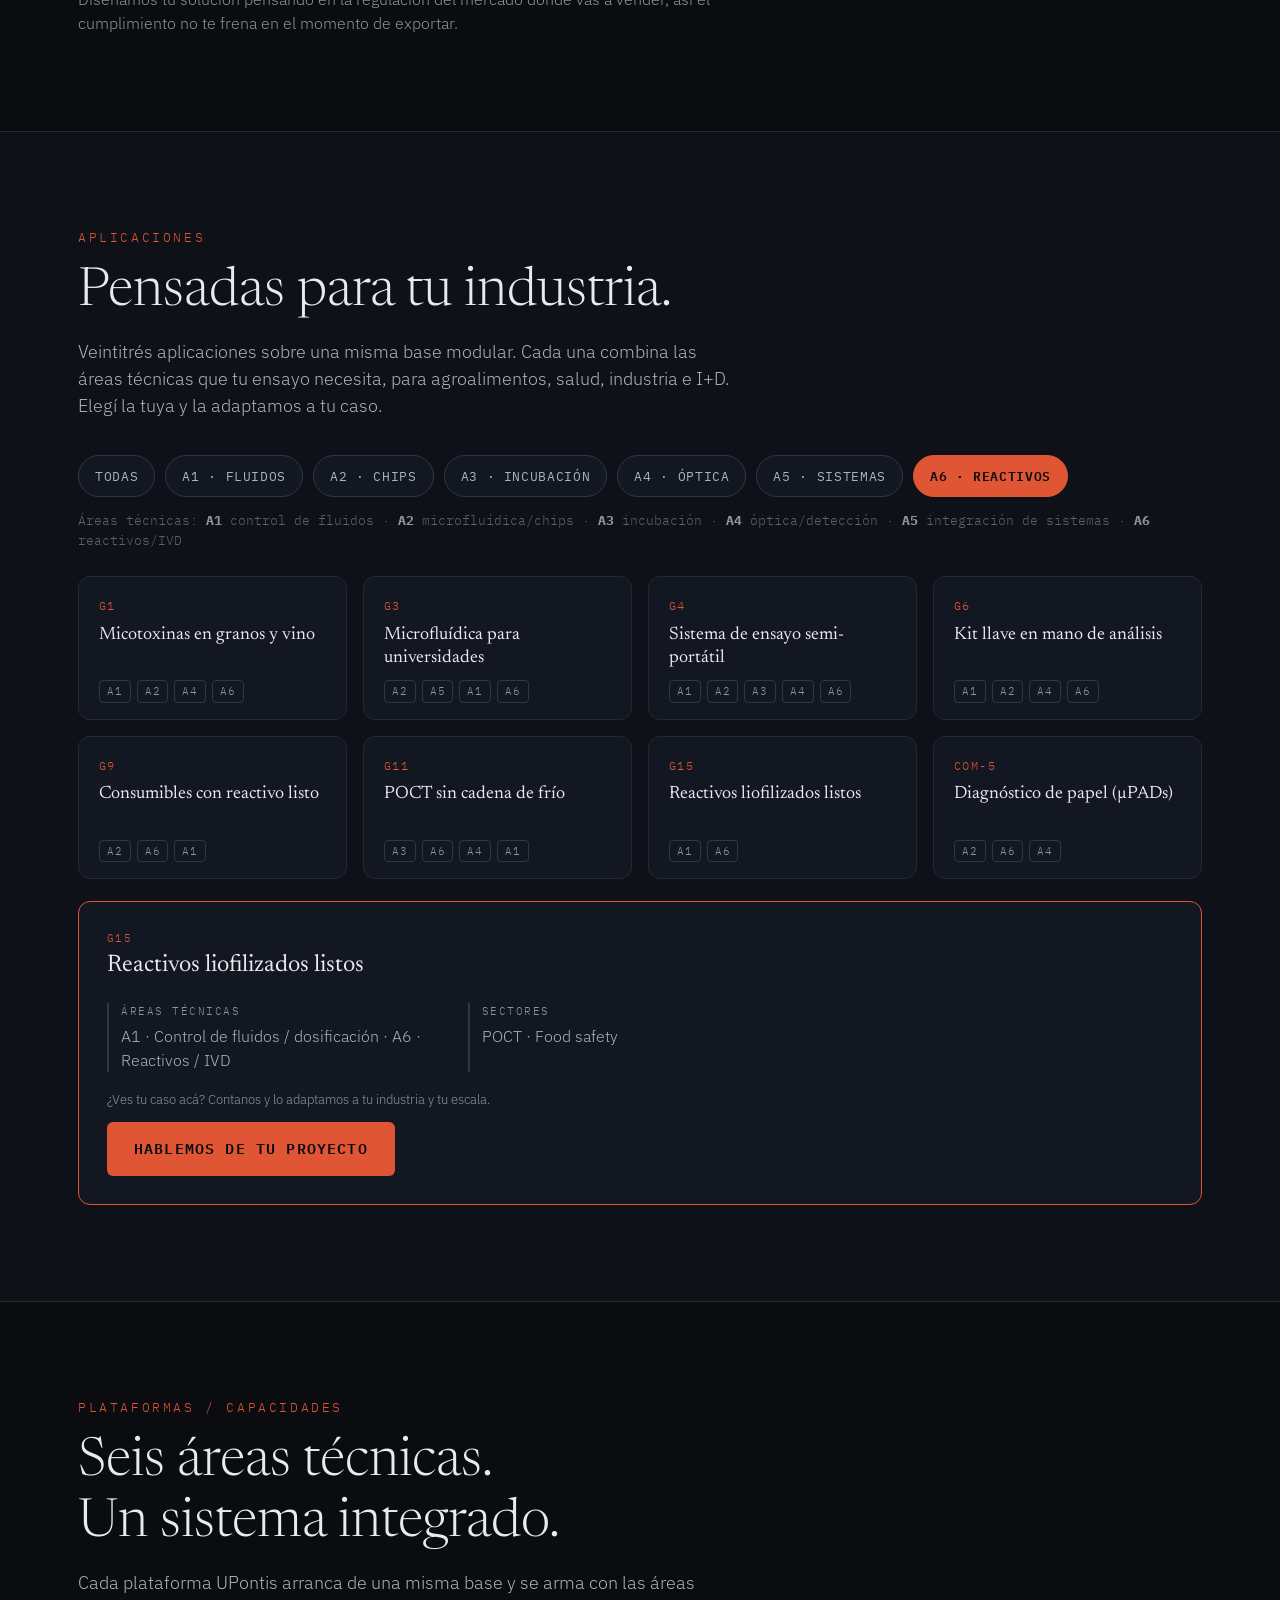
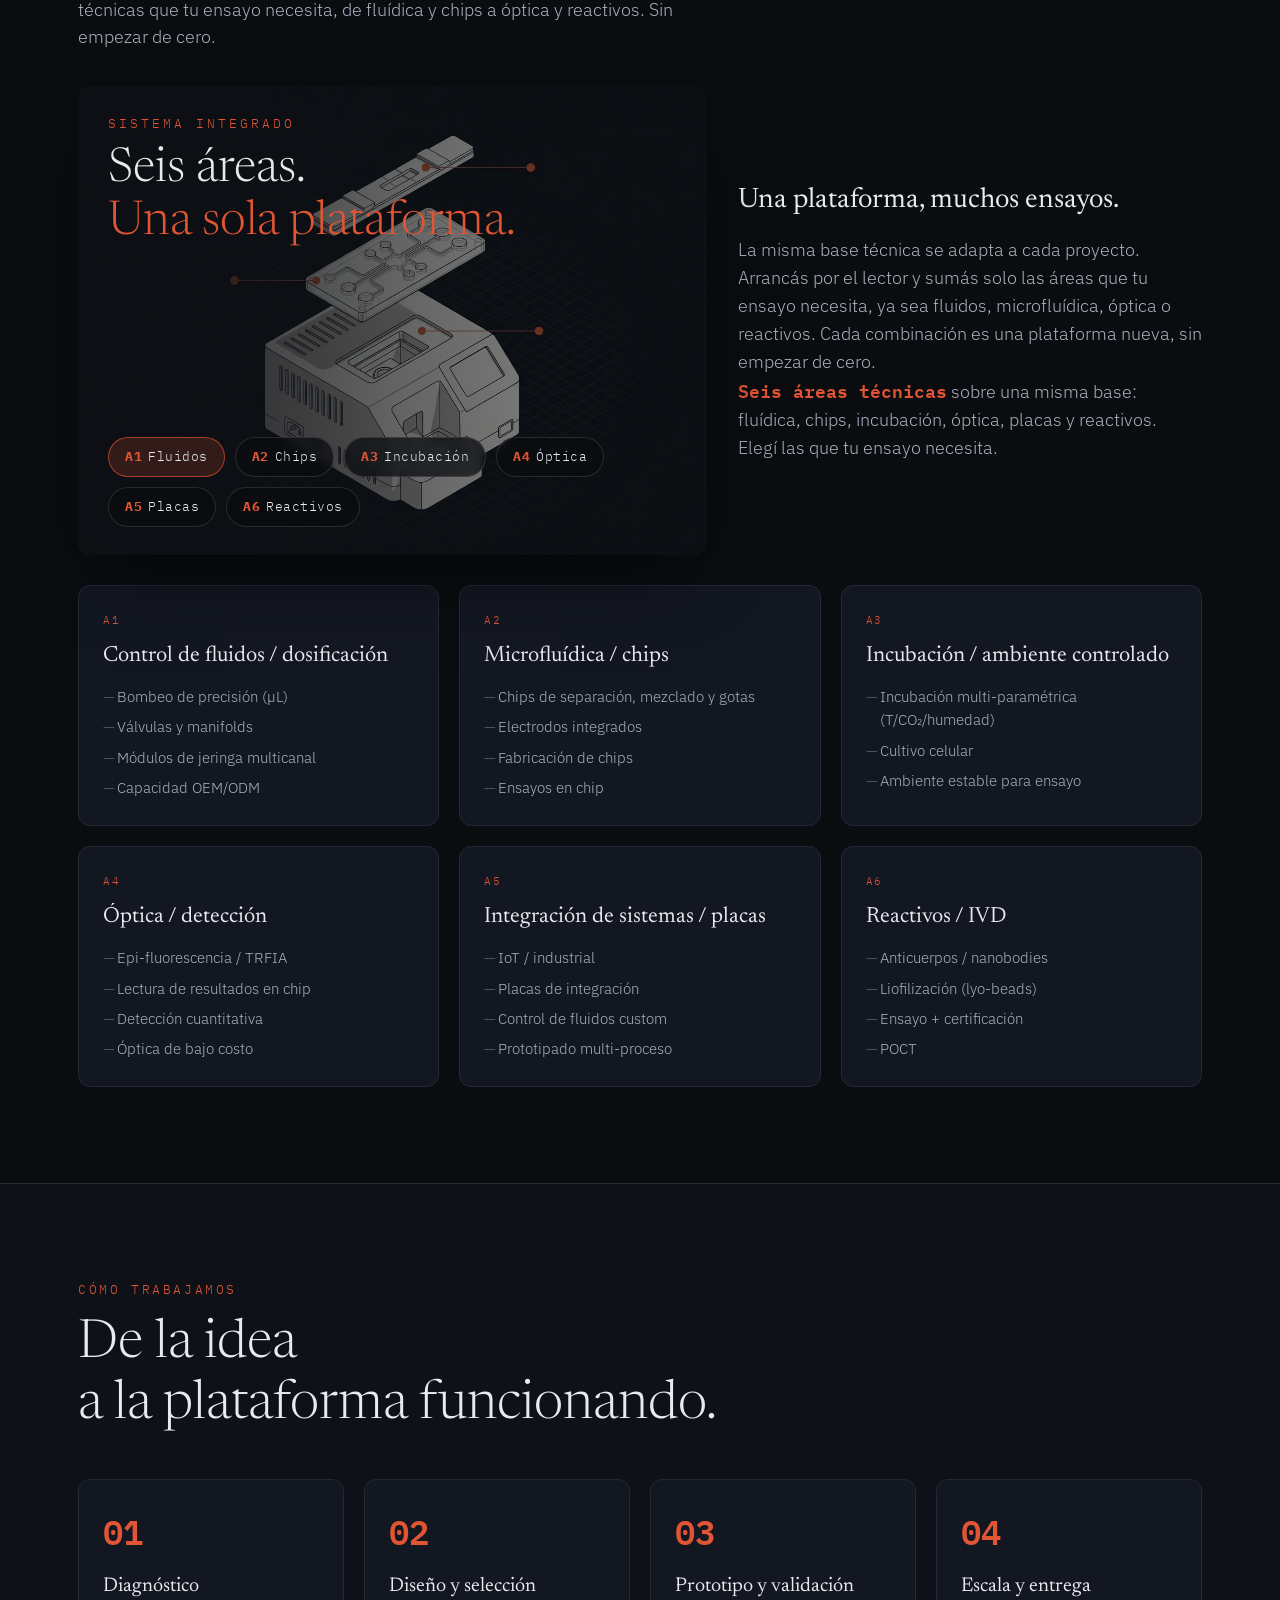
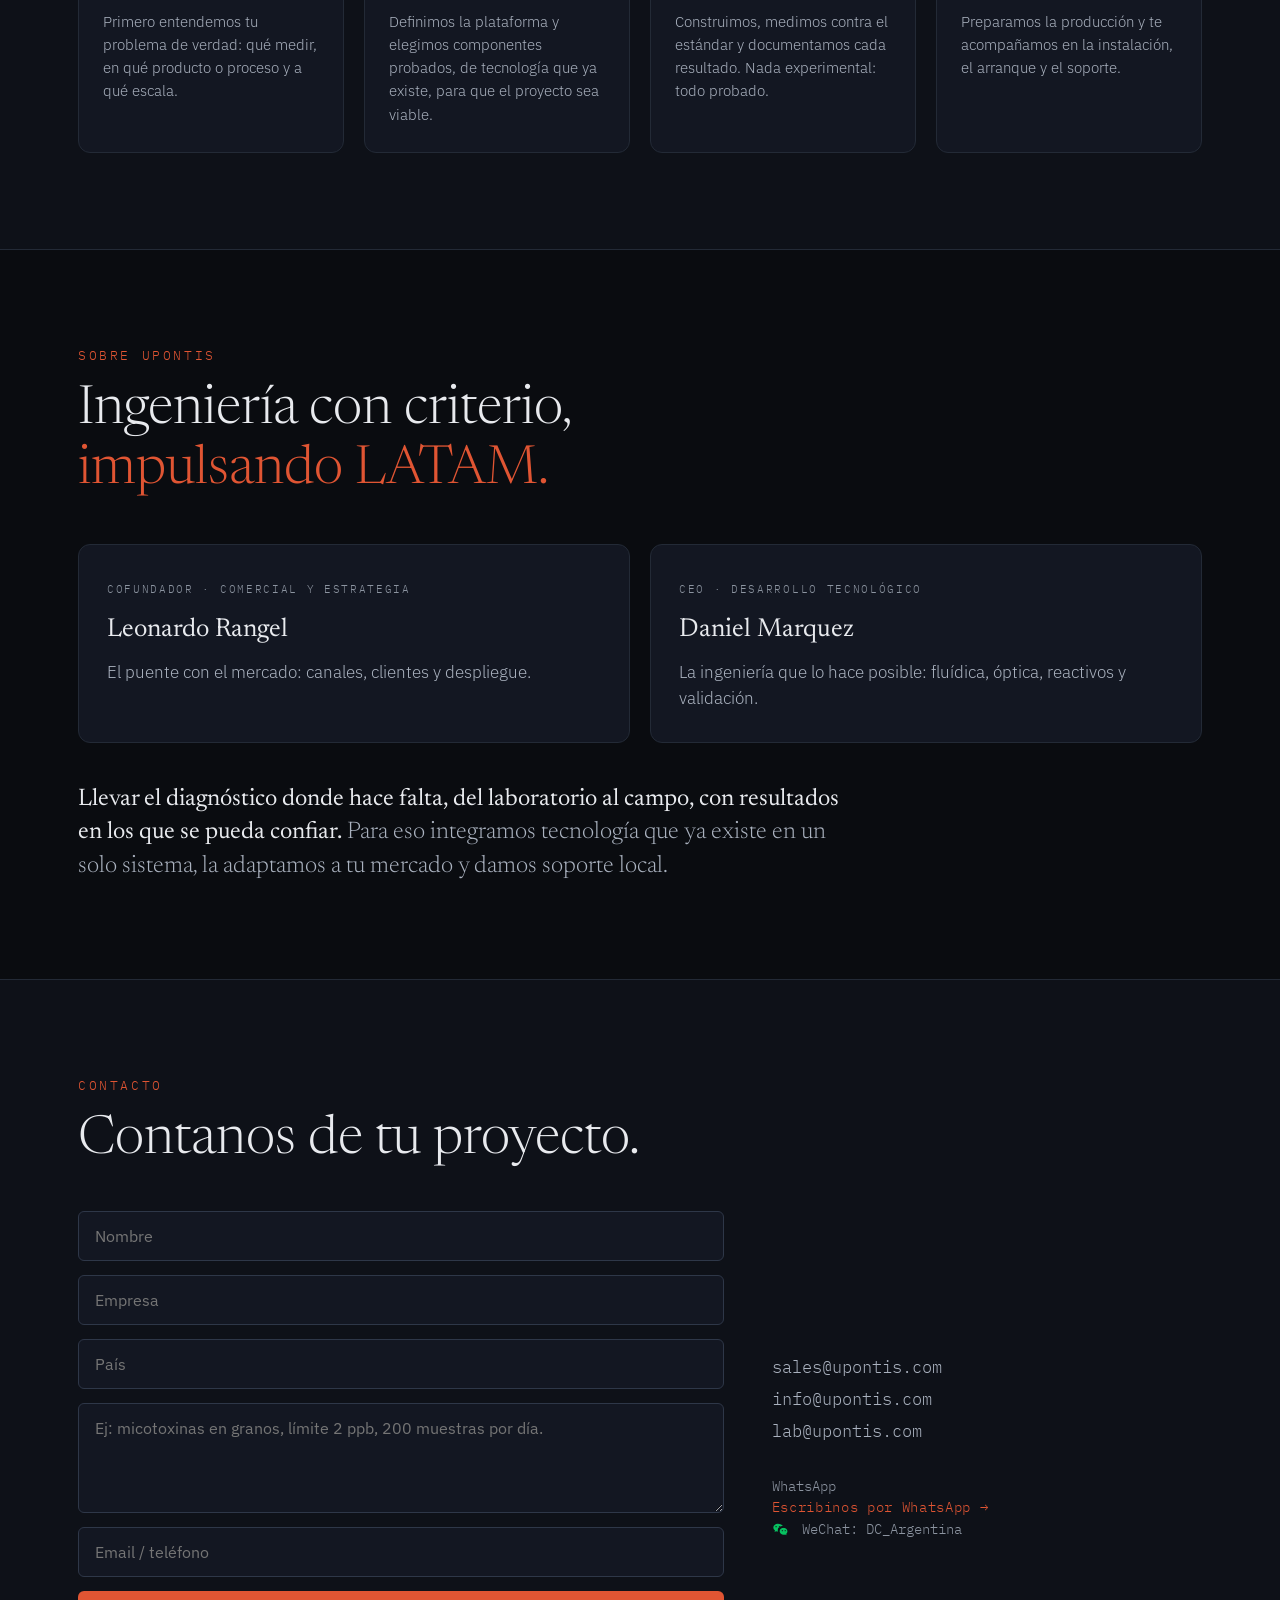
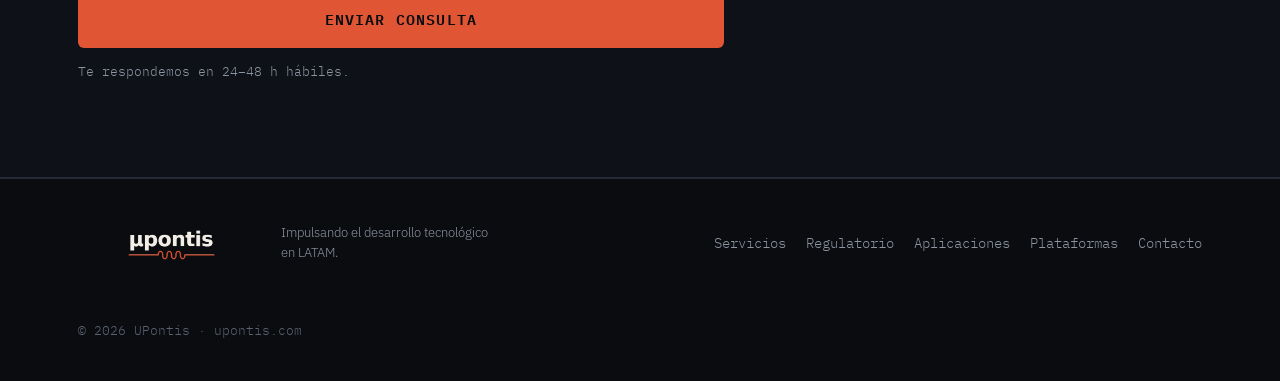
==== commit b76a4b74: "Sitio v2 R9: feedback Dominus — reponer mails en contacto (sales/info/lab), form -> sales@upontis.co" ====
--- a/deploy/index.html
+++ b/deploy/index.html
@@ -24,7 +24,7 @@
 <meta name="twitter:image" content="https://upontis.com/assets/img/logo.png">
 <!-- JSON-LD -->
 <script type="application/ld+json">
-{"@context":"https://schema.org","@type":"Organization","name":"UPontis","url":"https://upontis.com/","email":"lrangel@upontis.com","description":"Ingeniería de diagnóstico y microfluídica aplicada: de la muestra al resultado confiable, en el campo."}
+{"@context":"https://schema.org","@type":"Organization","name":"UPontis","url":"https://upontis.com/","email":"info@upontis.com","description":"Ingeniería de diagnóstico y microfluídica aplicada: de la muestra al resultado confiable, en el campo."}
 </script>
 <script type="application/ld+json">
 {"@context":"https://schema.org","@type":"WebSite","name":"UPontis","url":"https://upontis.com/","inLanguage":"es-AR","publisher":{"@type":"Organization","name":"UPontis","url":"https://upontis.com/"}}
@@ -324,7 +324,7 @@
     <p class="sec-kicker">CONTACTO</p>
     <h2 class="sec-title">Contanos de tu proyecto.</h2>
     <div class="contact-grid">
-      <form class="form" id="formContacto" action="https://formsubmit.co/lrangel@upontis.com" method="POST">
+      <form class="form" id="formContacto" action="https://formsubmit.co/sales@upontis.com" method="POST">
         <input type="hidden" name="_subject" value="Nuevo mensaje desde upontis.com">
         <input type="hidden" name="_template" value="table">
         <input type="hidden" name="_captcha" value="false">
@@ -343,7 +343,7 @@
         <p class="form-note">Te respondemos en 24–48 h hábiles.</p>
       </form>
       <div class="contact-info">
-        <p class="ci-mail"><a href="mailto:lrangel@upontis.com">lrangel@upontis.com</a></p>
+        <p class="ci-mail"><a href="mailto:sales@upontis.com">sales@upontis.com</a><br><a href="mailto:info@upontis.com">info@upontis.com</a><br><a href="mailto:lab@upontis.com">lab@upontis.com</a></p>
         <p class="ci-line">WhatsApp<br><a class="link" href="https://wa.me/5491165608593?text=I%27m%20interested%20in%20your%20UPontis%20Platforms" target="_blank" rel="noopener">Escribinos por WhatsApp →</a><br><span class="ci-wechat"><svg class="wx-icon" viewBox="0 0 24 24" width="16" height="16" aria-hidden="true"><path fill="currentColor" d="M8.69 4.05C4.93 4.05 2 6.66 2 9.87c0 1.79.96 3.4 2.46 4.45l-.63 2.2 2.35-1.2c.83.23 1.71.35 2.51.35.13 0 .26 0 .39-.01-.28-.73-.43-1.52-.43-2.33 0-3.2 3.07-5.8 6.86-5.8.25 0 .5.01.75.03C15.63 6.05 12.35 4.05 8.69 4.05zM6.1 7.5c.55 0 1 .45 1 1s-.45 1-1 1-1-.45-1-1 .45-1 1-1zm5.2 0c.55 0 1 .45 1 1s-.45 1-1 1-1-.45-1-1 .45-1 1-1zM17.62 10.28c-3.39 0-6.13 2.3-6.13 5.13 0 2.83 2.74 5.13 6.13 5.13.72 0 1.4-.11 2.05-.3l2.23 1.14-.59-2.06c1.11-.87 1.82-2.15 1.82-3.91 0-2.83-2.74-5.13-6.51-5.13zm-2.2 3.35c.46 0 .84.38.84.84s-.38.84-.84.84-.84-.38-.84-.84.38-.84.84-.84zm4.4 0c.46 0 .84.38.84.84s-.38.84-.84.84-.84-.38-.84-.84.38-.84.84-.84z"/></svg> WeChat: DC_Argentina</span></p>
       </div>
     </div>
--- a/deploy/assets/css/style.css
+++ b/deploy/assets/css/style.css
@@ -95,6 +95,10 @@
 .hero-grid{
   max-width:1180px; margin:0 auto; padding:0 28px;
   display:grid; grid-template-columns:1.05fr .95fr; gap:48px; align-items:center;
+}
+.hero-copy{position:relative}
+@media (min-width:1025px){
+  .hero-copy{top:44px}
 }
 .kicker{
   font-family:var(--mono); font-size:13px; letter-spacing:.18em; color:var(--dim);
